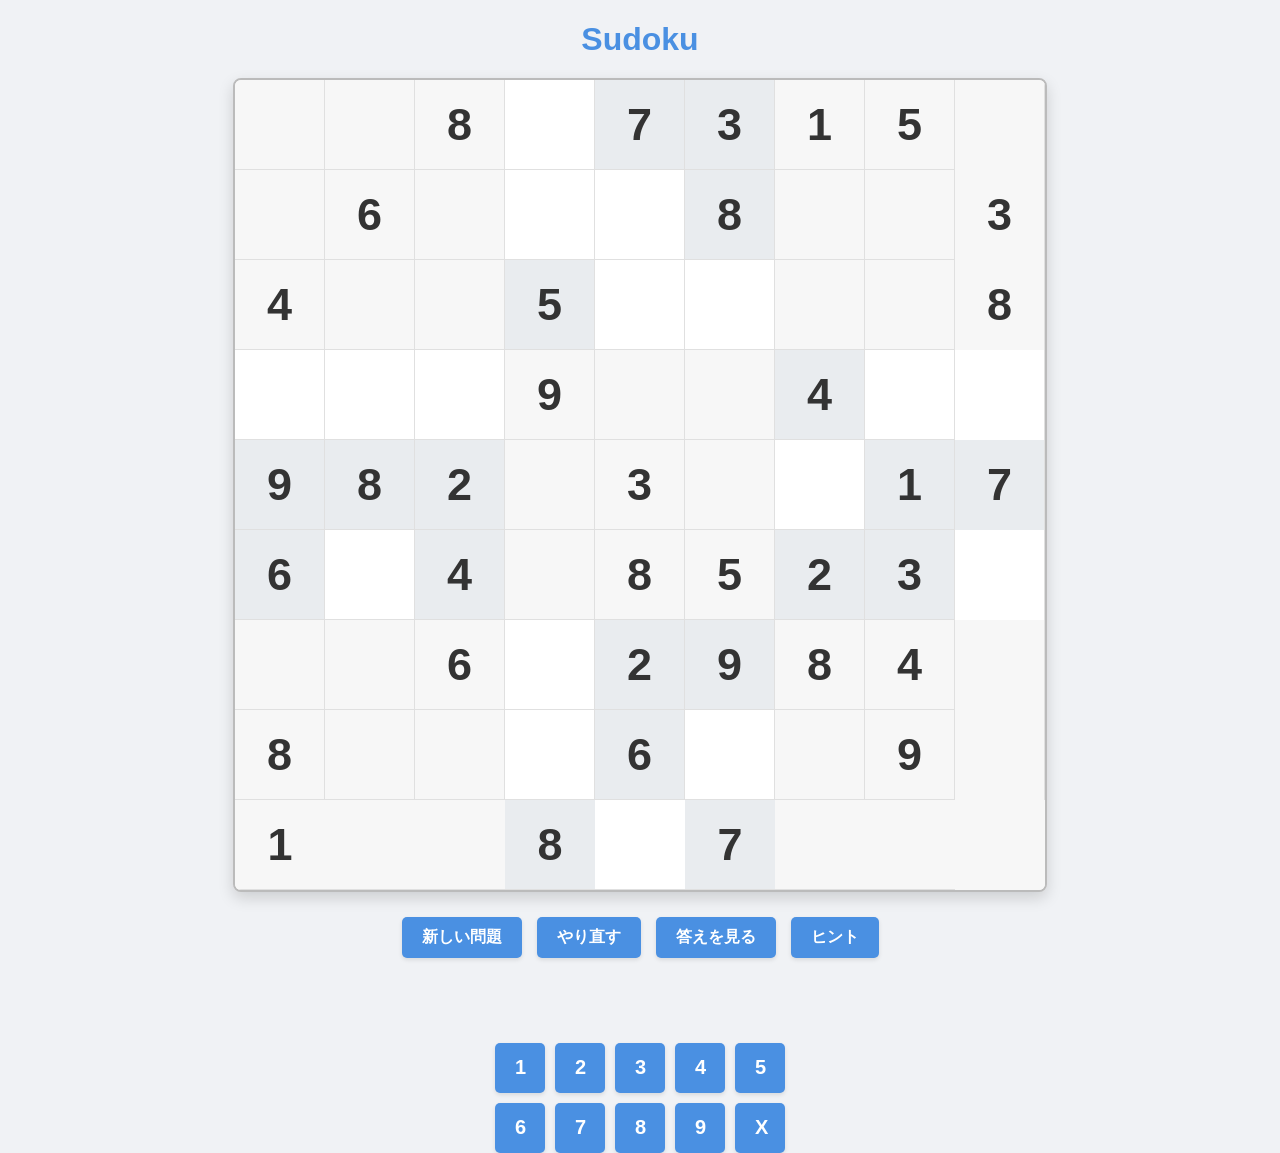
==== index.html @ c07cf0af "Fix file structure for GitHub Pages" ====
<!DOCTYPE html>
<html lang="en">
<head>
    <meta charset="UTF-8">
    <meta name="viewport" content="width=device-width, initial-scale=1.0">
    <title>Sudoku</title>
    <link rel="stylesheet" href="style.css">
</head>
<body>
    <h1>Sudoku</h1>
    <div id="game-board"></div>
    <div id="menu">
        <button id="new-game-btn">新しい問題</button>
        <button id="reset-btn">やり直す</button>
        <button id="solve-btn">答えを見る</button>
        <button id="hint-btn">ヒント</button>
    </div>
    <p id="message"></p>
    <div id="numpad"></div>
    <script src="script.js"></script>
</body>
</html>
---- style.css ----
:root {
    --board-size: 90vmin;
    --cell-size: calc(var(--board-size) / 9);
    --border-color: #e0e0e0; /* A light, clean grey */
    --board-border-color: #bbbbbb; /* A stronger grey for the main border */
    --primary-color: #4a90e2;
    --user-input-color: #28a745; /* A distinct color for user input, e.g., green */
    --background-color: #f0f2f5;
    --font-color: #333;
    --pre-filled-bg: #e9ecef;
    --error-color: #d9534f;
    --shaded-bg: #f7f7f7; /* A very subtle grey for alternating blocks */
}

body {
    font-family: 'Helvetica Neue', Arial, sans-serif;
    display: flex;
    flex-direction: column;
    align-items: center;
    justify-content: center;
    min-height: 100vh;
    margin: 0;
    background-color: var(--background-color);
    color: var(--font-color);
}

h1 {
    color: var(--primary-color);
    margin-bottom: 20px;
}

#game-board {
    display: grid;
    grid-template-columns: repeat(9, 1fr);
    width: var(--board-size);
    height: var(--board-size);
    border: 2px solid var(--board-border-color);
    border-radius: 8px;
    box-shadow: 0 6px 15px rgba(0, 0, 0, 0.15);
    background-color: white;
    overflow: hidden; /* Ensures inner cells conform to border-radius */
}

.cell {
    width: var(--cell-size);
    height: var(--cell-size);
    border-right: 1px solid var(--border-color);
    border-bottom: 1px solid var(--border-color);
    display: flex;
    align-items: center;
    justify-content: center;
    font-size: calc(var(--cell-size) * 0.5);
    box-sizing: border-box;
    position: relative;
}

/* Remove all special border handling for 3x3 sections */

/* Remove outer borders */
.cell[data-col='8'] {
    border-right: none;
}
.row:last-child .cell {
    border-bottom: none;
}

/* The new shading style for blocks */
.cell.shaded-block {
    background-color: var(--shaded-bg);
}

.pre-filled {
    font-weight: bold;
    background-color: var(--pre-filled-bg);
}

.main-value {
    color: var(--font-color); /* Default color for main value */
}

.main-value.user-input {
    color: var(--user-input-color); /* Color for user-entered numbers */
}

input {
    width: 100%;
    height: 100%;
    padding: 0;
    border: none;
    text-align: center;
    font-size: inherit;
    font-family: inherit;
    background-color: transparent;
    outline: none;
}

.note-grid {
    display: grid;
    grid-template-columns: repeat(3, 1fr);
    grid-template-rows: repeat(3, 1fr);
    width: 100%;
    height: 100%;
    position: absolute;
    top: 0;
    left: 0;
    font-size: calc(var(--cell-size) * 0.25);
    color: #666;
    pointer-events: none; /* Allows clicking through to the input */
}

.note-cell {
    display: flex;
    align-items: center;
    justify-content: center;
}

input:focus {
    background-color: rgba(74, 144, 226, 0.1);
}

.cell.selected {
    background-color: #a8c7fa;
}

.cell.highlighted {
    background-color: #dce9fd;
}

.cell.highlighted-number {
    font-weight: bold;
}

/* Ensure pre-filled cells also get highlighted */
.pre-filled.highlighted, .cell.highlighted .pre-filled {
    background-color: #dce9fd;
}
.pre-filled.selected, .cell.selected .pre-filled {
    background-color: #a8c7fa;
}

input.error {
    color: var(--error-color);
    font-weight: bold;
}

#menu {
    margin-top: 25px;
    display: flex;
    flex-wrap: wrap; /* Allow buttons to wrap on smaller screens */
    justify-content: center;
    gap: 15px;
}

button {
    padding: 10px 20px;
    font-size: 16px;
    font-weight: bold;
    color: white;
    background-color: var(--primary-color);
    border: none;
    border-radius: 5px;
    cursor: pointer;
    transition: background-color 0.2s, box-shadow 0.2s;
    box-shadow: 0 2px 4px rgba(0,0,0,0.1);
}

button:hover, button:focus {
    background-color: #357abd;
    box-shadow: 0 4px 8px rgba(0,0,0,0.15);
    outline: none;
}

.cell.hint {
    background-color: #ffe0b2; /* Light orange for hint */
    animation: hint-flash 1s ease-out;
}

@keyframes hint-flash {
    0% { background-color: #ffe0b2; }
    100% { background-color: transparent; }
}

#message {
    margin-top: 20px;
    font-size: 1.2em;
    font-weight: bold;
    color: var(--primary-color);
    height: 25px;
}

#numpad {
    margin-top: 20px;
    display: grid;
    grid-template-columns: repeat(5, 1fr);
    gap: 10px;
}

#numpad button {
    width: 50px;
    height: 50px;
    font-size: 20px;
}
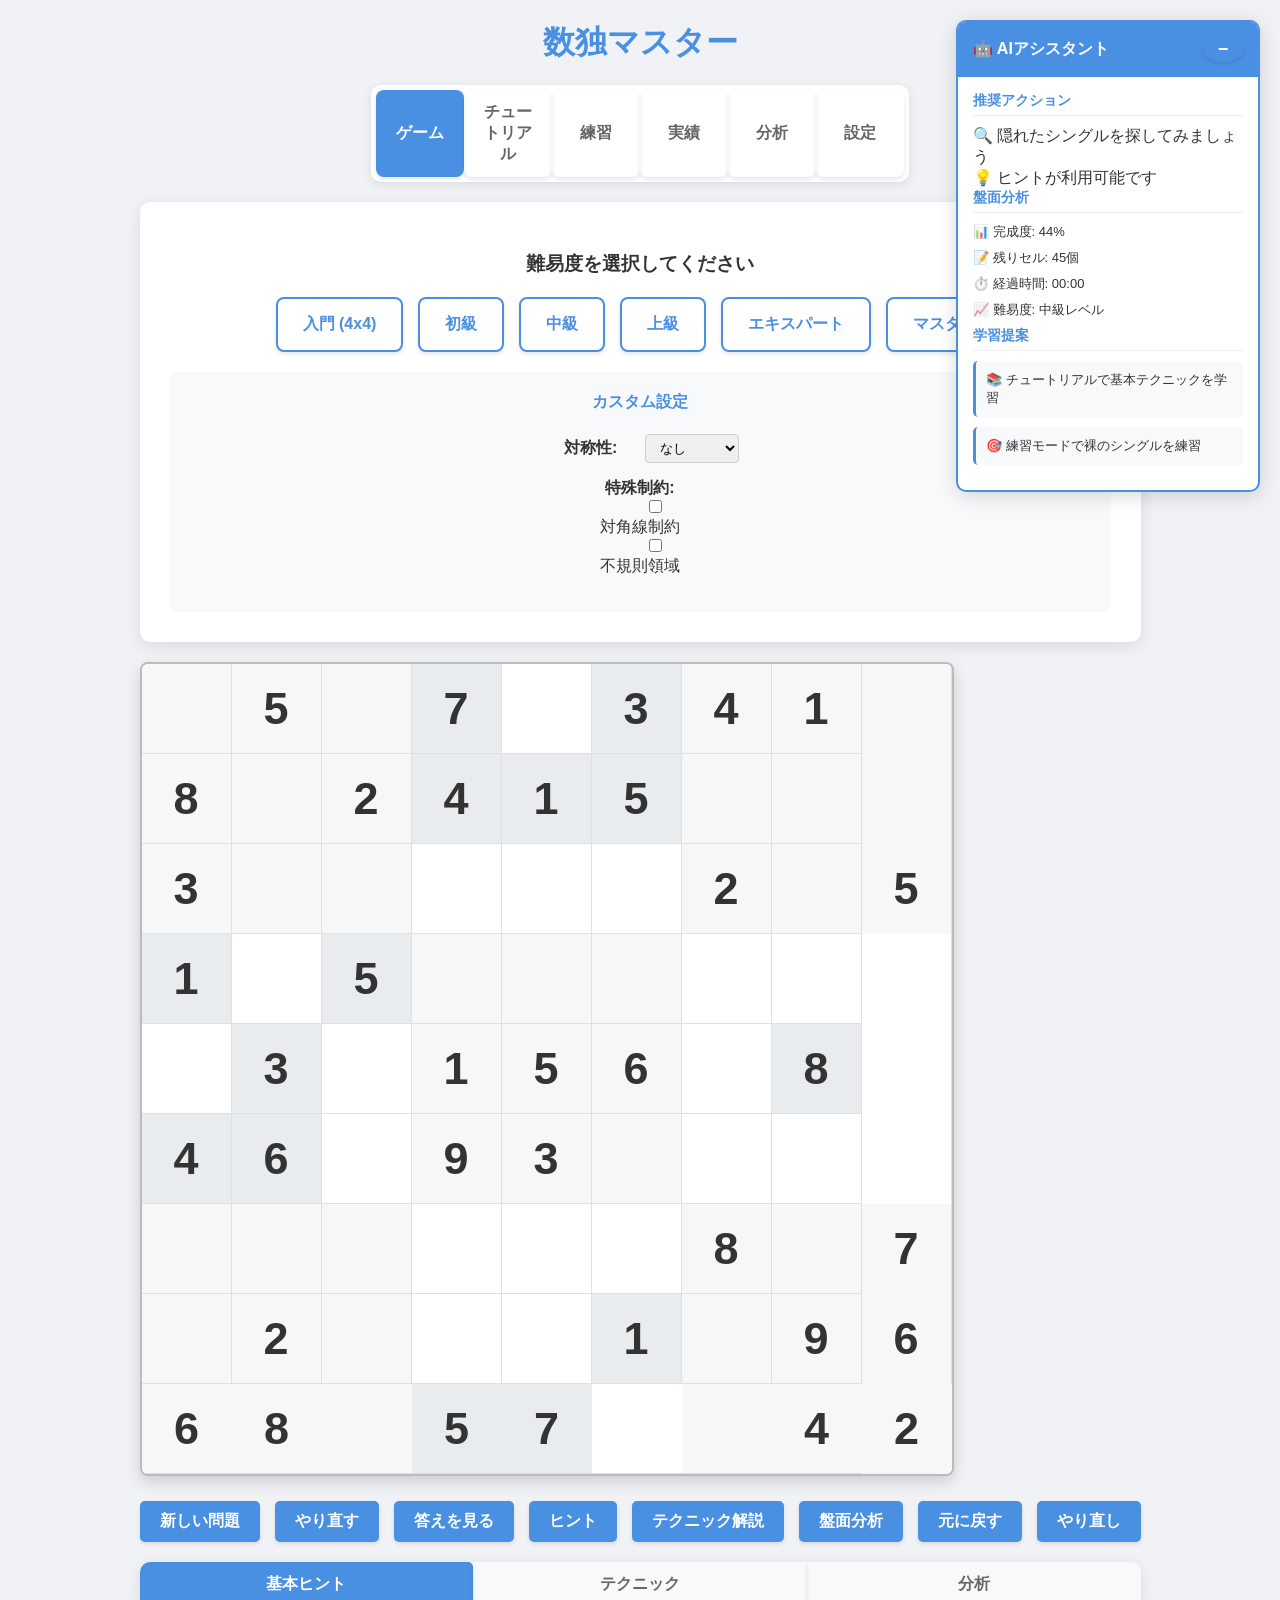
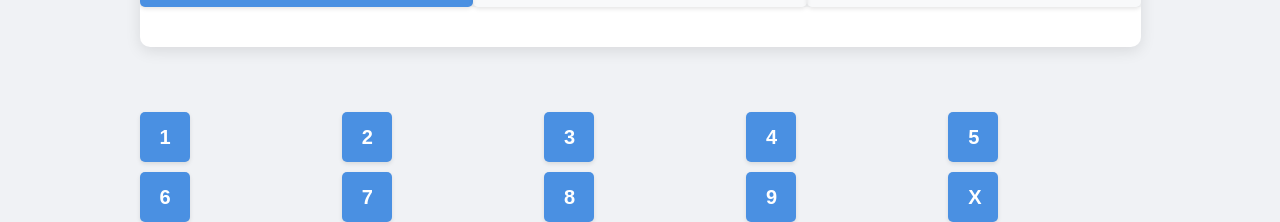
==== commit a3615ad8: "スマートフォン対応の改善とモバイルUI最適化" ====
--- a/index.html
+++ b/index.html
@@ -1,22 +1,407 @@
 <!DOCTYPE html>
-<html lang="en">
+<html lang="ja">
 <head>
     <meta charset="UTF-8">
     <meta name="viewport" content="width=device-width, initial-scale=1.0">
-    <title>Sudoku</title>
+    <title>数独マスター - 初心者からスペシャリストへ</title>
     <link rel="stylesheet" href="style.css">
 </head>
 <body>
-    <h1>Sudoku</h1>
-    <div id="game-board"></div>
-    <div id="menu">
-        <button id="new-game-btn">新しい問題</button>
-        <button id="reset-btn">やり直す</button>
-        <button id="solve-btn">答えを見る</button>
-        <button id="hint-btn">ヒント</button>
-    </div>
-    <p id="message"></p>
-    <div id="numpad"></div>
+    <h1>数独マスター</h1>
+    
+    <!-- ナビゲーションタブ -->
+    <div id="nav-tabs">
+        <button class="tab-btn active" data-tab="game">ゲーム</button>
+        <button class="tab-btn" data-tab="tutorial">チュートリアル</button>
+        <button class="tab-btn" data-tab="practice">練習</button>
+        <button class="tab-btn" data-tab="achievements">実績</button>
+        <button class="tab-btn" data-tab="analytics">分析</button>
+        <button class="tab-btn" data-tab="settings">設定</button>
+    </div>
+
+    <!-- ゲームタブ -->
+    <div id="game-tab" class="tab-content active">
+        <!-- AI アシスタントパネル -->
+        <div id="ai-assistant" class="floating-panel">
+            <div id="ai-header">
+                <h4>🤖 AIアシスタント</h4>
+                <button id="ai-toggle">−</button>
+            </div>
+            <div id="ai-content">
+                <div id="ai-suggestions">
+                    <h5>推奨アクション</h5>
+                    <div id="ai-recommendations"></div>
+                </div>
+                <div id="ai-analysis">
+                    <h5>盤面分析</h5>
+                    <div id="board-analysis"></div>
+                </div>
+                <div id="ai-learning">
+                    <h5>学習提案</h5>
+                    <div id="learning-suggestions"></div>
+                </div>
+            </div>
+        </div>
+
+        <!-- 難易度選択パネル（拡張） -->
+        <div id="difficulty-panel">
+            <h3>難易度を選択してください</h3>
+            <div id="difficulty-buttons">
+                <button class="difficulty-btn" data-level="beginner">入門 (4x4)</button>
+                <button class="difficulty-btn" data-level="easy">初級</button>
+                <button class="difficulty-btn" data-level="medium">中級</button>
+                <button class="difficulty-btn" data-level="hard">上級</button>
+                <button class="difficulty-btn" data-level="expert">エキスパート</button>
+                <button class="difficulty-btn" data-level="master">マスター</button>
+            </div>
+            
+            <!-- カスタム設定 -->
+            <div id="custom-settings">
+                <h4>カスタム設定</h4>
+                <div class="setting-group">
+                    <label>対称性:</label>
+                    <select id="symmetry-type">
+                        <option value="none">なし</option>
+                        <option value="rotational">回転対称</option>
+                        <option value="diagonal">対角対称</option>
+                    </select>
+                </div>
+                <div class="setting-group">
+                    <label>特殊制約:</label>
+                    <input type="checkbox" id="diagonal-constraint"> 対角線制約
+                    <input type="checkbox" id="irregular-regions"> 不規則領域
+                </div>
+            </div>
+        </div>
+
+        <!-- プレイヤー情報パネル（拡張） -->
+        <div id="player-info">
+            <div id="current-level">レベル: <span id="player-level">入門</span></div>
+            <div id="timer">時間: <span id="time-display">00:00</span></div>
+            <div id="progress-bar">
+                <div id="progress-fill"></div>
+                <span id="progress-text">0/10</span>
+            </div>
+            <div id="technique-tracker">
+                <span>使用テクニック: </span>
+                <div id="used-techniques"></div>
+            </div>
+        </div>
+
+        <div id="game-board"></div>
+        
+        <!-- 拡張メニュー -->
+        <div id="menu">
+            <button id="new-game-btn">新しい問題</button>
+            <button id="reset-btn">やり直す</button>
+            <button id="solve-btn">答えを見る</button>
+            <button id="hint-btn">ヒント</button>
+            <button id="technique-btn">テクニック解説</button>
+            <button id="analyze-btn">盤面分析</button>
+            <button id="undo-btn">元に戻す</button>
+            <button id="redo-btn">やり直し</button>
+        </div>
+        
+        <!-- 高度なヒントパネル -->
+        <div id="advanced-hint-panel">
+            <div id="hint-tabs">
+                <button class="hint-tab active" data-hint-type="basic">基本ヒント</button>
+                <button class="hint-tab" data-hint-type="technique">テクニック</button>
+                <button class="hint-tab" data-hint-type="analysis">分析</button>
+            </div>
+            <div id="hint-content-area">
+                <div id="basic-hint" class="hint-content active"></div>
+                <div id="technique-hint" class="hint-content"></div>
+                <div id="analysis-hint" class="hint-content"></div>
+            </div>
+        </div>
+        
+        <p id="message"></p>
+        <div id="numpad"></div>
+    </div>
+
+    <!-- チュートリアルタブ -->
+    <div id="tutorial-tab" class="tab-content">
+        <div id="tutorial-container">
+            <h2>📚 チュートリアル</h2>
+            
+            <!-- チュートリアル選択 -->
+            <div id="tutorial-selection">
+                <div class="tutorial-grid">
+                    <div class="tutorial-card" data-tutorial="basic-rules">
+                        <h3>基本ルール</h3>
+                        <p>数独の基本的なルールを学びます</p>
+                        <div class="difficulty-badge beginner">入門</div>
+                    </div>
+                    <div class="tutorial-card" data-tutorial="naked-single">
+                        <h3>裸のシングル</h3>
+                        <p>最も基本的な解法テクニック</p>
+                        <div class="difficulty-badge easy">初級</div>
+                    </div>
+                    <div class="tutorial-card" data-tutorial="hidden-single">
+                        <h3>隠れたシングル</h3>
+                        <p>行・列・ブロック内での唯一解</p>
+                        <div class="difficulty-badge easy">初級</div>
+                    </div>
+                    <div class="tutorial-card" data-tutorial="naked-pair">
+                        <h3>裸のペア</h3>
+                        <p>2つのセルに同じ候補数字</p>
+                        <div class="difficulty-badge medium">中級</div>
+                    </div>
+                </div>
+            </div>
+            
+            <!-- チュートリアル実行 -->
+            <div id="tutorial-execution" style="display: none;">
+                <h3 id="tutorial-title"></h3>
+                <div id="tutorial-content">
+                    <div id="tutorial-explanation"></div>
+                    <div id="tutorial-board"></div>
+                </div>
+                <div id="tutorial-navigation">
+                    <button id="tutorial-prev">前へ</button>
+                    <button id="tutorial-next">次へ</button>
+                    <button id="tutorial-back">戻る</button>
+                </div>
+            </div>
+        </div>
+    </div>
+
+    <!-- 練習タブ -->
+    <div id="practice-tab" class="tab-content">
+        <div id="practice-container">
+            <h2>🎯 練習モード</h2>
+            
+            <!-- 練習選択 -->
+            <div id="practice-selection">
+                <h3>練習したいテクニックを選択</h3>
+                <select id="technique-selector">
+                    <option value="naked-single">裸のシングル</option>
+                    <option value="hidden-single">隠れたシングル</option>
+                    <option value="naked-pair">裸のペア</option>
+                    <option value="pointing-pair">ポインティングペア</option>
+                </select>
+                <button id="start-practice">練習開始</button>
+                
+                <div id="practice-stats">
+                    <h4>練習統計</h4>
+                    <div class="stat-item">
+                        <span>現在のテクニック:</span>
+                        <span id="current-technique">-</span>
+                    </div>
+                    <div class="stat-item">
+                        <span>進捗:</span>
+                        <span id="practice-progress">0/10</span>
+                    </div>
+                    <div class="stat-item">
+                        <span>正解率:</span>
+                        <span id="practice-accuracy">0%</span>
+                    </div>
+                </div>
+            </div>
+            
+            <!-- 練習エリア -->
+            <div id="practice-area" style="display: none;">
+                <div id="practice-board"></div>
+                <div id="practice-controls">
+                    <button id="practice-hint">ヒント</button>
+                    <button id="practice-skip">スキップ</button>
+                    <button id="practice-finish">終了</button>
+                </div>
+            </div>
+        </div>
+    </div>
+
+    <!-- 実績タブ -->
+    <div id="achievements-tab" class="tab-content">
+        <div id="achievements-container">
+            <h2>🏆 実績・バッジ</h2>
+            
+            <!-- プレイヤー統計 -->
+            <div id="player-statistics">
+                <h3>プレイヤー統計</h3>
+                <div class="stats-grid">
+                    <div class="stat-card">
+                        <h4>解決した問題</h4>
+                        <span id="total-solved" class="stat-number">0</span>
+                    </div>
+                    <div class="stat-card">
+                        <h4>平均時間</h4>
+                        <span id="average-time" class="stat-number">--:--</span>
+                    </div>
+                    <div class="stat-card">
+                        <h4>習得テクニック</h4>
+                        <span id="learned-techniques" class="stat-number">0/10</span>
+                    </div>
+                    <div class="stat-card">
+                        <h4>現在のランク</h4>
+                        <span id="current-rank" class="stat-number">初心者</span>
+                    </div>
+                </div>
+            </div>
+            
+            <!-- バッジ表示 -->
+            <div id="badges-section">
+                <h3>獲得バッジ</h3>
+                <div id="badges-grid"></div>
+            </div>
+            
+            <!-- テクニック進捗 -->
+            <div id="technique-progress">
+                <h3>テクニック習得状況</h3>
+                <div id="technique-list"></div>
+            </div>
+        </div>
+    </div>
+
+    <!-- 分析タブ -->
+    <div id="analytics-tab" class="tab-content">
+        <div id="analytics-container">
+            <h2>📊 詳細分析</h2>
+            
+            <!-- パフォーマンス分析 -->
+            <div id="performance-section">
+                <h3>パフォーマンス分析</h3>
+                <div id="performance-charts">
+                    <div class="chart-container">
+                        <h4>解答時間の推移</h4>
+                        <canvas id="time-chart"></canvas>
+                    </div>
+                    <div class="chart-container">
+                        <h4>難易度別正解率</h4>
+                        <canvas id="accuracy-chart"></canvas>
+                    </div>
+                    <div class="chart-container">
+                        <h4>テクニック使用頻度</h4>
+                        <canvas id="technique-chart"></canvas>
+                    </div>
+                </div>
+            </div>
+            
+            <!-- 学習進捗 -->
+            <div id="learning-progress">
+                <h3>学習進捗</h3>
+                <div id="skill-radar">
+                    <canvas id="skill-chart"></canvas>
+                </div>
+                <div id="weakness-analysis">
+                    <h4>弱点分析</h4>
+                    <div id="weakness-list"></div>
+                </div>
+                <div id="improvement-suggestions">
+                    <h4>改善提案</h4>
+                    <div id="suggestions-list"></div>
+                </div>
+            </div>
+            
+            <!-- 比較分析 -->
+            <div id="comparison-section">
+                <h3>比較分析</h3>
+                <div id="peer-comparison">
+                    <h4>同レベルプレイヤーとの比較</h4>
+                    <div id="comparison-chart"></div>
+                </div>
+            </div>
+        </div>
+    </div>
+
+    <!-- 設定タブ -->
+    <div id="settings-tab" class="tab-content">
+        <div id="settings-container">
+            <h2>⚙️ 設定</h2>
+            
+            <!-- ゲーム設定 -->
+            <div class="settings-section">
+                <h3>ゲーム設定</h3>
+                <div class="setting-item">
+                    <label>自動候補数字表示:</label>
+                    <input type="checkbox" id="auto-candidates" checked>
+                </div>
+                <div class="setting-item">
+                    <label>エラー即時表示:</label>
+                    <input type="checkbox" id="instant-error" checked>
+                </div>
+                <div class="setting-item">
+                    <label>ヒントの詳細度:</label>
+                    <select id="hint-detail">
+                        <option value="minimal">最小限</option>
+                        <option value="moderate" selected>適度</option>
+                        <option value="detailed">詳細</option>
+                    </select>
+                </div>
+                <div class="setting-item">
+                    <label>AI支援レベル:</label>
+                    <select id="ai-assistance">
+                        <option value="off">オフ</option>
+                        <option value="minimal">最小限</option>
+                        <option value="moderate" selected>適度</option>
+                        <option value="full">フル</option>
+                    </select>
+                </div>
+            </div>
+            
+            <!-- 表示設定 -->
+            <div class="settings-section">
+                <h3>表示設定</h3>
+                <div class="setting-item">
+                    <label>テーマ:</label>
+                    <select id="theme-selector">
+                        <option value="light" selected>ライト</option>
+                        <option value="dark">ダーク</option>
+                        <option value="blue">ブルー</option>
+                        <option value="green">グリーン</option>
+                    </select>
+                </div>
+                <div class="setting-item">
+                    <label>アニメーション:</label>
+                    <input type="checkbox" id="animations" checked>
+                </div>
+                <div class="setting-item">
+                    <label>音効:</label>
+                    <input type="checkbox" id="sound-effects">
+                </div>
+            </div>
+            
+            <!-- 学習設定 -->
+            <div class="settings-section">
+                <h3>学習設定</h3>
+                <div class="setting-item">
+                    <label>学習目標:</label>
+                    <select id="learning-goal">
+                        <option value="speed">スピード重視</option>
+                        <option value="technique" selected>テクニック習得</option>
+                        <option value="accuracy">正確性重視</option>
+                    </select>
+                </div>
+                <div class="setting-item">
+                    <label>1日の目標問題数:</label>
+                    <input type="number" id="daily-goal" value="3" min="1" max="20">
+                </div>
+            </div>
+            
+            <!-- データ管理 -->
+            <div class="settings-section">
+                <h3>データ管理</h3>
+                <button id="export-data">データをエクスポート</button>
+                <button id="import-data">データをインポート</button>
+                <button id="reset-progress" class="danger-btn">進捗をリセット</button>
+            </div>
+        </div>
+    </div>
+    
+    <!-- 高度なテクニック解説モーダル -->
+    <div id="advanced-technique-modal" class="modal">
+        <div class="modal-content large">
+            <span class="close">&times;</span>
+            <h2 id="technique-modal-title"></h2>
+            <div id="technique-modal-content">
+                <div id="technique-description"></div>
+                <div id="technique-examples"></div>
+                <div id="technique-practice"></div>
+            </div>
+        </div>
+    </div>
+    
     <script src="script.js"></script>
 </body>
 </html>
--- a/style.css
+++ b/style.css
@@ -199,4 +199,1335 @@
     width: 50px;
     height: 50px;
     font-size: 20px;
+}
+
+
+/* 難易度選択パネル */
+#difficulty-panel {
+    background: white;
+    padding: 30px;
+    border-radius: 10px;
+    box-shadow: 0 4px 15px rgba(0,0,0,0.1);
+    margin-bottom: 20px;
+    text-align: center;
+}
+
+#difficulty-buttons {
+    display: flex;
+    flex-wrap: wrap;
+    gap: 15px;
+    justify-content: center;
+    margin-top: 20px;
+}
+
+.difficulty-btn {
+    padding: 15px 25px;
+    font-size: 16px;
+    font-weight: bold;
+    border: 2px solid var(--primary-color);
+    background: white;
+    color: var(--primary-color);
+    border-radius: 8px;
+    cursor: pointer;
+    transition: all 0.3s ease;
+}
+
+.difficulty-btn:hover {
+    background: var(--primary-color);
+    color: white;
+    transform: translateY(-2px);
+}
+
+/* プレイヤー情報パネル */
+#player-info {
+    display: flex;
+    justify-content: space-between;
+    align-items: center;
+    background: white;
+    padding: 15px 25px;
+    border-radius: 10px;
+    box-shadow: 0 2px 10px rgba(0,0,0,0.1);
+    margin-bottom: 20px;
+    font-weight: bold;
+}
+
+#timer {
+    font-size: 1.2em;
+    color: var(--primary-color);
+}
+
+#progress-bar {
+    position: relative;
+    width: 200px;
+    height: 20px;
+    background: #e0e0e0;
+    border-radius: 10px;
+    overflow: hidden;
+}
+
+#progress-fill {
+    height: 100%;
+    background: linear-gradient(90deg, var(--primary-color), #28a745);
+    transition: width 0.5s ease;
+    border-radius: 10px;
+}
+
+#progress-text {
+    position: absolute;
+    top: 50%;
+    left: 50%;
+    transform: translate(-50%, -50%);
+    font-size: 12px;
+    color: white;
+    text-shadow: 1px 1px 2px rgba(0,0,0,0.5);
+}
+
+/* ヒントパネル */
+#hint-panel {
+    display: none;
+    background: #fff3cd;
+    border: 2px solid #ffeaa7;
+    border-radius: 10px;
+    padding: 20px;
+    margin: 20px 0;
+    box-shadow: 0 4px 10px rgba(0,0,0,0.1);
+}
+
+#hint-panel h4 {
+    margin-top: 0;
+    color: #856404;
+}
+
+#hint-content {
+    font-size: 1.1em;
+    margin-bottom: 10px;
+    color: #333;
+}
+
+#technique-explanation {
+    font-style: italic;
+    color: #666;
+    border-top: 1px solid #ffeaa7;
+    padding-top: 10px;
+}
+
+/* モーダル */
+.modal {
+    display: none;
+    position: fixed;
+    z-index: 1000;
+    left: 0;
+    top: 0;
+    width: 100%;
+    height: 100%;
+    background-color: rgba(0,0,0,0.5);
+}
+
+.modal-content {
+    background-color: white;
+    margin: 5% auto;
+    padding: 30px;
+    border-radius: 10px;
+    width: 80%;
+    max-width: 600px;
+    position: relative;
+}
+
+.close {
+    position: absolute;
+    right: 20px;
+    top: 15px;
+    font-size: 28px;
+    font-weight: bold;
+    cursor: pointer;
+}
+
+.close:hover {
+    color: var(--primary-color);
+}
+
+/* レスポンシブ対応 */
+@media (max-width: 768px) {
+    #player-info {
+        flex-direction: column;
+        gap: 15px;
+    }
+    
+    #difficulty-buttons {
+        flex-direction: column;
+        align-items: center;
+    }
+    
+    .difficulty-btn {
+        width: 200px;
+    }
+}
+
+/* タブナビゲーション */
+#nav-tabs {
+    display: flex;
+    justify-content: center;
+    margin-bottom: 20px;
+    background: white;
+    border-radius: 10px;
+    padding: 5px;
+    box-shadow: 0 2px 10px rgba(0,0,0,0.1);
+}
+
+.tab-btn {
+    flex: 1;
+    padding: 12px 20px;
+    border: none;
+    background: transparent;
+    color: #666;
+    font-weight: bold;
+    border-radius: 8px;
+    cursor: pointer;
+    transition: all 0.3s ease;
+}
+
+.tab-btn.active {
+    background: var(--primary-color);
+    color: white;
+}
+
+.tab-btn:hover:not(.active) {
+    background: #f0f0f0;
+}
+
+/* タブコンテンツ */
+.tab-content {
+    display: none;
+}
+
+.tab-content.active {
+    display: block;
+}
+
+/* チュートリアルスタイル */
+#tutorial-container {
+    max-width: 1000px;
+    margin: 0 auto;
+}
+
+#tutorial-selection {
+    display: grid;
+    grid-template-columns: repeat(auto-fit, minmax(250px, 1fr));
+    gap: 20px;
+    margin-top: 20px;
+}
+
+.tutorial-card {
+    background: white;
+    border-radius: 10px;
+    padding: 20px;
+    box-shadow: 0 4px 15px rgba(0,0,0,0.1);
+    cursor: pointer;
+    transition: transform 0.3s ease, box-shadow 0.3s ease;
+    position: relative;
+}
+
+.tutorial-card:hover {
+    transform: translateY(-5px);
+    box-shadow: 0 8px 25px rgba(0,0,0,0.15);
+}
+
+.tutorial-card h3 {
+    margin-top: 0;
+    color: var(--primary-color);
+}
+
+.difficulty-badge {
+    position: absolute;
+    top: 10px;
+    right: 10px;
+    padding: 4px 8px;
+    border-radius: 12px;
+    font-size: 12px;
+    font-weight: bold;
+    color: white;
+}
+
+.difficulty-badge.beginner { background: #28a745; }
+.difficulty-badge.easy { background: #17a2b8; }
+.difficulty-badge.medium { background: #ffc107; color: #333; }
+.difficulty-badge.hard { background: #fd7e14; }
+.difficulty-badge.expert { background: #dc3545; }
+
+/* チュートリアル実行画面 */
+#tutorial-execution {
+    background: white;
+    border-radius: 10px;
+    padding: 20px;
+    box-shadow: 0 4px 15px rgba(0,0,0,0.1);
+}
+
+#tutorial-header {
+    display: flex;
+    justify-content: space-between;
+    align-items: center;
+    margin-bottom: 20px;
+    border-bottom: 2px solid #f0f0f0;
+    padding-bottom: 10px;
+}
+
+#tutorial-close {
+    background: none;
+    border: none;
+    font-size: 24px;
+    cursor: pointer;
+    color: #999;
+}
+
+#tutorial-close:hover {
+    color: #333;
+}
+
+#tutorial-board {
+    display: grid;
+    grid-template-columns: repeat(9, 1fr);
+    gap: 1px;
+    width: 400px;
+    height: 400px;
+    margin: 20px auto;
+    border: 2px solid var(--board-border-color);
+    border-radius: 8px;
+    overflow: hidden;
+}
+
+.tutorial-cell {
+    display: flex;
+    align-items: center;
+    justify-content: center;
+    background: white;
+    font-size: 18px;
+    font-weight: bold;
+}
+
+.tutorial-highlight {
+    background: #ffeb3b !important;
+    animation: pulse 1s infinite;
+}
+
+.tutorial-row-highlight {
+    background: #e3f2fd !important;
+}
+
+.tutorial-col-highlight {
+    background: #f3e5f5 !important;
+}
+
+@keyframes pulse {
+    0%, 100% { opacity: 1; }
+    50% { opacity: 0.7; }
+}
+
+#tutorial-controls {
+    display: flex;
+    justify-content: center;
+    gap: 15px;
+    margin-top: 20px;
+}
+
+/* 練習モードスタイル */
+#practice-container {
+    max-width: 800px;
+    margin: 0 auto;
+}
+
+#practice-selection {
+    background: white;
+    padding: 30px;
+    border-radius: 10px;
+    box-shadow: 0 4px 15px rgba(0,0,0,0.1);
+    text-align: center;
+}
+
+#technique-selector {
+    padding: 10px 15px;
+    border: 2px solid var(--primary-color);
+    border-radius: 5px;
+    font-size: 16px;
+    margin: 0 10px;
+}
+
+#practice-info {
+    display: flex;
+    justify-content: space-around;
+    background: #f8f9fa;
+    padding: 15px;
+    border-radius: 8px;
+    margin-bottom: 20px;
+    font-weight: bold;
+}
+
+/* 練習ボードのスタイル */
+#practice-board {
+    display: grid;
+    grid-template-columns: repeat(9, 1fr);
+    width: var(--board-size);
+    height: var(--board-size);
+    border: 2px solid var(--board-border-color);
+    border-radius: 8px;
+    box-shadow: 0 6px 15px rgba(0, 0, 0, 0.15);
+    background-color: white;
+    overflow: hidden;
+    margin: 20px auto;
+}
+
+/* 練習ボード内のセルスタイル */
+#practice-board .cell {
+    width: var(--cell-size);
+    height: var(--cell-size);
+    border-right: 1px solid var(--border-color);
+    border-bottom: 1px solid var(--border-color);
+    display: flex;
+    align-items: center;
+    justify-content: center;
+    font-size: calc(var(--cell-size) * 0.5);
+    box-sizing: border-box;
+    position: relative;
+}
+
+/* 練習ボードの外枠ボーダー調整 */
+#practice-board .cell[data-col='8'] {
+    border-right: none;
+}
+
+#practice-board .row:last-child .cell {
+    border-bottom: none;
+}
+
+/* 練習ボードのシェーディング */
+#practice-board .cell.shaded-block {
+    background-color: var(--shaded-bg);
+}
+
+/* 練習ボードの事前入力セル */
+#practice-board .pre-filled {
+    font-weight: bold;
+    background-color: var(--pre-filled-bg);
+}
+
+/* 練習ボードのユーザー入力 */
+#practice-board .main-value.user-input {
+    color: var(--user-input-color);
+}
+
+/* 練習ボードの選択・ハイライト */
+#practice-board .cell.selected {
+    background-color: #a8c7fa;
+}
+
+#practice-board .cell.highlighted {
+    background-color: #dce9fd;
+}
+
+/* 練習ボードのノートグリッド */
+#practice-board .note-grid {
+    display: grid;
+    grid-template-columns: repeat(3, 1fr);
+    grid-template-rows: repeat(3, 1fr);
+    width: 100%;
+    height: 100%;
+    position: absolute;
+    top: 0;
+    left: 0;
+    font-size: calc(var(--cell-size) * 0.25);
+    color: #666;
+    pointer-events: none;
+}
+
+#practice-board .note-cell {
+    display: flex;
+    align-items: center;
+    justify-content: center;
+}
+
+/* 実績・バッジスタイル */
+#achievements-container {
+    max-width: 1000px;
+    margin: 0 auto;
+}
+
+#player-stats {
+    display: grid;
+    grid-template-columns: repeat(auto-fit, minmax(200px, 1fr));
+    gap: 20px;
+    margin-bottom: 30px;
+}
+
+.stat-card {
+    background: white;
+    padding: 20px;
+    border-radius: 10px;
+    box-shadow: 0 4px 15px rgba(0,0,0,0.1);
+    text-align: center;
+}
+
+.stat-card h3 {
+    margin-top: 0;
+    color: #666;
+    font-size: 14px;
+}
+
+.stat-value {
+    font-size: 2em;
+    font-weight: bold;
+    color: var(--primary-color);
+}
+
+#badges-grid {
+    display: grid;
+    grid-template-columns: repeat(auto-fit, minmax(200px, 1fr));
+    gap: 15px;
+    margin-bottom: 30px;
+}
+
+.badge {
+    background: white;
+    padding: 15px;
+    border-radius: 10px;
+    box-shadow: 0 2px 10px rgba(0,0,0,0.1);
+    text-align: center;
+    transition: transform 0.3s ease;
+}
+
+.badge.earned {
+    border: 2px solid #28a745;
+}
+
+.badge.locked {
+    opacity: 0.5;
+    border: 2px solid #ccc;
+}
+
+.badge:hover {
+    transform: translateY(-2px);
+}
+
+.badge-icon {
+    font-size: 2em;
+    margin-bottom: 10px;
+}
+
+.badge-name {
+    font-weight: bold;
+    margin-bottom: 5px;
+}
+
+.badge-description {
+    font-size: 12px;
+    color: #666;
+}
+
+#technique-list {
+    background: white;
+    border-radius: 10px;
+    overflow: hidden;
+    box-shadow: 0 4px 15px rgba(0,0,0,0.1);
+}
+
+.technique-item {
+    display: flex;
+    justify-content: space-between;
+    align-items: center;
+    padding: 15px 20px;
+    border-bottom: 1px solid #f0f0f0;
+}
+
+.technique-item:last-child {
+    border-bottom: none;
+}
+
+.technique-item.learned {
+    background: #f8fff8;
+}
+
+.technique-name {
+    font-weight: bold;
+}
+
+.technique-difficulty {
+    padding: 4px 8px;
+    border-radius: 12px;
+    font-size: 12px;
+    background: #f0f0f0;
+}
+
+.technique-status {
+    font-weight: bold;
+}
+
+.technique-item.learned .technique-status {
+    color: #28a745;
+}
+
+.technique-item.not-learned .technique-status {
+    color: #999;
+}
+
+/* レスポンシブ対応 */
+@media (max-width: 768px) {
+    #nav-tabs {
+        flex-direction: column;
+    }
+    
+    .tab-btn {
+        margin-bottom: 5px;
+    }
+    
+    #tutorial-board {
+        width: 300px;
+        height: 300px;
+    }
+    
+    #player-stats {
+        grid-template-columns: repeat(2, 1fr);
+    }
+    
+    #badges-grid {
+        grid-template-columns: 1fr;
+    }
+}
+
+/* AI アシスタントパネル */
+#ai-assistant {
+    position: fixed;
+    top: 20px;
+    right: 20px;
+    width: 300px;
+    background: white;
+    border-radius: 10px;
+    box-shadow: 0 4px 20px rgba(0,0,0,0.15);
+    z-index: 1000;
+    border: 2px solid var(--primary-color);
+}
+
+#ai-header {
+    display: flex;
+    justify-content: space-between;
+    align-items: center;
+    padding: 15px;
+    background: var(--primary-color);
+    color: white;
+    border-radius: 8px 8px 0 0;
+}
+
+#ai-header h4 {
+    margin: 0;
+    font-size: 16px;
+}
+
+#ai-toggle {
+    background: none;
+    border: none;
+    color: white;
+    font-size: 18px;
+    cursor: pointer;
+    width: 25px;
+    height: 25px;
+    border-radius: 50%;
+    display: flex;
+    align-items: center;
+    justify-content: center;
+}
+
+#ai-toggle:hover {
+    background: rgba(255,255,255,0.2);
+}
+
+#ai-content {
+    padding: 15px;
+    max-height: 400px;
+    overflow-y: auto;
+}
+
+#ai-content h5 {
+    margin: 0 0 10px 0;
+    color: var(--primary-color);
+    font-size: 14px;
+    border-bottom: 1px solid #eee;
+    padding-bottom: 5px;
+}
+
+.ai-suggestion, .learning-suggestion {
+    background: #f8f9fa;
+    padding: 10px;
+    border-radius: 5px;
+    margin-bottom: 10px;
+    font-size: 13px;
+    border-left: 3px solid var(--primary-color);
+}
+
+.analysis-item {
+    margin-bottom: 8px;
+    font-size: 13px;
+}
+
+/* 高度なヒントパネル */
+#advanced-hint-panel {
+    background: white;
+    border-radius: 10px;
+    box-shadow: 0 4px 15px rgba(0,0,0,0.1);
+    margin: 20px 0;
+    overflow: hidden;
+}
+
+#hint-tabs {
+    display: flex;
+    background: #f8f9fa;
+}
+
+.hint-tab {
+    flex: 1;
+    padding: 12px;
+    border: none;
+    background: transparent;
+    cursor: pointer;
+    font-weight: bold;
+    color: #666;
+    transition: all 0.3s ease;
+}
+
+.hint-tab.active {
+    background: var(--primary-color);
+    color: white;
+}
+
+#hint-content-area {
+    padding: 20px;
+}
+
+.hint-content {
+    display: none;
+}
+
+.hint-content.active {
+    display: block;
+}
+
+/* 分析タブのスタイル */
+#analytics-container {
+    max-width: 1200px;
+    margin: 0 auto;
+}
+
+#performance-charts {
+    display: grid;
+    grid-template-columns: repeat(auto-fit, minmax(300px, 1fr));
+    gap: 20px;
+    margin-bottom: 30px;
+}
+
+.chart-container {
+    background: white;
+    padding: 20px;
+    border-radius: 10px;
+    box-shadow: 0 4px 15px rgba(0,0,0,0.1);
+}
+
+.chart-container h4 {
+    margin-top: 0;
+    color: var(--primary-color);
+    text-align: center;
+}
+
+.chart-container canvas {
+    width: 100% !important;
+    height: 200px !important;
+}
+
+#learning-progress {
+    display: grid;
+    grid-template-columns: 1fr 1fr;
+    gap: 20px;
+    margin-bottom: 30px;
+}
+
+#skill-radar {
+    background: white;
+    padding: 20px;
+    border-radius: 10px;
+    box-shadow: 0 4px 15px rgba(0,0,0,0.1);
+}
+
+#weakness-analysis, #improvement-suggestions {
+    background: white;
+    padding: 20px;
+    border-radius: 10px;
+    box-shadow: 0 4px 15px rgba(0,0,0,0.1);
+}
+
+#weakness-list, #suggestions-list {
+    margin-top: 15px;
+}
+
+.weakness-item, .suggestion-item {
+    background: #fff3cd;
+    border: 1px solid #ffeaa7;
+    padding: 10px;
+    border-radius: 5px;
+    margin-bottom: 10px;
+}
+
+.suggestion-item {
+    background: #d4edda;
+    border-color: #c3e6cb;
+}
+
+/* 設定タブのスタイル */
+#settings-container {
+    max-width: 800px;
+    margin: 0 auto;
+}
+
+.settings-section {
+    background: white;
+    padding: 25px;
+    border-radius: 10px;
+    box-shadow: 0 4px 15px rgba(0,0,0,0.1);
+    margin-bottom: 20px;
+}
+
+.settings-section h3 {
+    margin-top: 0;
+    color: var(--primary-color);
+    border-bottom: 2px solid #f0f0f0;
+    padding-bottom: 10px;
+}
+
+.setting-item {
+    display: flex;
+    justify-content: space-between;
+    align-items: center;
+    padding: 12px 0;
+    border-bottom: 1px solid #f0f0f0;
+}
+
+.setting-item:last-child {
+    border-bottom: none;
+}
+
+.setting-item label {
+    font-weight: bold;
+    color: #333;
+}
+
+.setting-item input, .setting-item select {
+    padding: 8px 12px;
+    border: 2px solid #e0e0e0;
+    border-radius: 5px;
+    font-size: 14px;
+}
+
+.setting-item input:focus, .setting-item select:focus {
+    outline: none;
+    border-color: var(--primary-color);
+}
+
+.danger-btn {
+    background-color: #dc3545 !important;
+    color: white;
+}
+
+.danger-btn:hover {
+    background-color: #c82333 !important;
+}
+
+/* カスタム設定 */
+#custom-settings {
+    background: #f8f9fa;
+    padding: 20px;
+    border-radius: 8px;
+    margin-top: 20px;
+}
+
+#custom-settings h4 {
+    margin-top: 0;
+    color: var(--primary-color);
+}
+
+.setting-group {
+    margin-bottom: 15px;
+}
+
+.setting-group label {
+    display: inline-block;
+    width: 100px;
+    font-weight: bold;
+}
+
+.setting-group select {
+    padding: 5px 10px;
+    border: 1px solid #ccc;
+    border-radius: 4px;
+}
+
+.setting-group input[type="checkbox"] {
+    margin: 0 5px 0 15px;
+}
+
+/* テクニック追跡 */
+#technique-tracker {
+    display: flex;
+    align-items: center;
+    gap: 10px;
+}
+
+#used-techniques {
+    display: flex;
+    gap: 5px;
+}
+
+.technique-badge {
+    background: var(--primary-color);
+    color: white;
+    padding: 2px 8px;
+    border-radius: 12px;
+    font-size: 11px;
+    font-weight: bold;
+}
+
+/* 高度なテクニック解説モーダル */
+.modal-content.large {
+    width: 90%;
+    max-width: 900px;
+    max-height: 80vh;
+    overflow-y: auto;
+}
+
+#technique-modal-content {
+    display: grid;
+    grid-template-columns: 1fr 1fr;
+    gap: 20px;
+    margin-top: 20px;
+}
+
+#technique-description {
+    background: #f8f9fa;
+    padding: 20px;
+    border-radius: 8px;
+}
+
+#technique-examples {
+    background: #fff3cd;
+    padding: 20px;
+    border-radius: 8px;
+}
+
+#technique-practice {
+    grid-column: 1 / -1;
+    background: #d4edda;
+    padding: 20px;
+    border-radius: 8px;
+    text-align: center;
+}
+
+/* ダークテーマ対応 */
+[data-theme="dark"] {
+    --primary-color: #64b5f6;
+    --background-color: #121212;
+    --font-color: #ffffff;
+    --board-bg: #1e1e1e;
+    --border-color: #333;
+}
+
+[data-theme="dark"] .modal-content,
+[data-theme="dark"] #ai-assistant,
+[data-theme="dark"] .settings-section,
+[data-theme="dark"] .chart-container {
+    background: #1e1e1e;
+    color: #ffffff;
+}
+
+[data-theme="dark"] .setting-item {
+    border-bottom-color: #333;
+}
+
+/* アニメーション */
+@keyframes slideInRight {
+    from {
+        transform: translateX(100%);
+        opacity: 0;
+    }
+    to {
+        transform: translateX(0);
+        opacity: 1;
+    }
+}
+
+.slide-in-right {
+    animation: slideInRight 0.3s ease-out;
+}
+
+@keyframes fadeInUp {
+    from {
+        transform: translateY(20px);
+        opacity: 0;
+    }
+    to {
+        transform: translateY(0);
+        opacity: 1;
+    }
+}
+
+.fade-in-up {
+    animation: fadeInUp 0.4s ease-out;
+}
+
+/* レスポンシブ対応 */
+@media (max-width: 1024px) {
+    #ai-assistant {
+        position: relative;
+        width: 100%;
+        margin-bottom: 20px;
+    }
+    
+    #technique-modal-content {
+        grid-template-columns: 1fr;
+    }
+    
+    #learning-progress {
+        grid-template-columns: 1fr;
+    }
+}
+
+@media (max-width: 768px) {
+    #performance-charts {
+        grid-template-columns: 1fr;
+    }
+    
+    .setting-item {
+        flex-direction: column;
+        align-items: flex-start;
+        gap: 10px;
+    }
+    
+    #ai-content {
+        max-height: 300px;
+    }
+}
+
+/* モバイル対応の大幅改善 */
+@media (max-width: 480px) {
+    /* 基本レイアウト */
+    body {
+        padding: 10px;
+        font-size: 16px; /* iOS Safariでのズーム防止 */
+    }
+    
+    h1 {
+        font-size: 1.8em;
+        margin-bottom: 15px;
+        text-align: center;
+    }
+    
+    /* ゲームボードのモバイル最適化 */
+    :root {
+        --board-size: 95vw; /* より大きなボードサイズ */
+        --cell-size: calc(var(--board-size) / 9);
+    }
+    
+    #game-board {
+        margin: 15px auto;
+        border-width: 3px; /* より太いボーダー */
+    }
+    
+    .cell {
+        font-size: calc(var(--cell-size) * 0.6); /* より大きな文字 */
+        min-height: 40px; /* 最小タッチターゲットサイズ */
+        border-width: 1.5px;
+    }
+    
+    /* タッチ操作の改善 */
+    .cell:active {
+        background-color: rgba(74, 144, 226, 0.3);
+        transform: scale(0.95);
+        transition: all 0.1s ease;
+    }
+    
+    /* ナンバーパッドの最適化 */
+    #numpad {
+        grid-template-columns: repeat(3, 1fr);
+        gap: 15px;
+        margin: 20px auto;
+        max-width: 300px;
+    }
+    
+    #numpad button {
+        width: 60px;
+        height: 60px;
+        font-size: 24px;
+        font-weight: bold;
+        border-radius: 10px;
+        box-shadow: 0 3px 6px rgba(0,0,0,0.2);
+    }
+    
+    #numpad button:active {
+        transform: scale(0.9);
+        box-shadow: 0 1px 3px rgba(0,0,0,0.3);
+    }
+    
+    /* メニューボタンの最適化 */
+    #menu {
+        display: grid;
+        grid-template-columns: repeat(2, 1fr);
+        gap: 10px;
+        margin: 20px auto;
+        max-width: 350px;
+    }
+    
+    #menu button {
+        padding: 15px 10px;
+        font-size: 14px;
+        min-height: 48px; /* タッチターゲットサイズ */
+        border-radius: 8px;
+    }
+    
+    /* タブナビゲーションの改善 */
+    #nav-tabs {
+        flex-wrap: wrap;
+        gap: 5px;
+        padding: 8px;
+    }
+    
+    .tab-btn {
+        flex: 1;
+        min-width: 80px;
+        padding: 12px 8px;
+        font-size: 13px;
+        border-radius: 6px;
+    }
+    
+    /* AIアシスタントパネルの最適化 */
+    #ai-assistant {
+        position: static;
+        width: 100%;
+        margin-bottom: 15px;
+        border-radius: 10px;
+    }
+    
+    #ai-content {
+        max-height: 200px;
+        overflow-y: auto;
+    }
+    
+    /* 難易度選択の改善 */
+    #difficulty-panel {
+        padding: 20px 15px;
+        margin-bottom: 15px;
+    }
+    
+    #difficulty-buttons {
+        grid-template-columns: repeat(2, 1fr);
+        gap: 10px;
+    }
+    
+    .difficulty-btn {
+        padding: 15px 8px;
+        font-size: 14px;
+        min-height: 50px;
+    }
+    
+    /* プレイヤー情報パネルの最適化 */
+    #player-info {
+        flex-direction: column;
+        gap: 10px;
+        padding: 15px;
+        font-size: 14px;
+    }
+    
+    #progress-bar {
+        width: 100%;
+        height: 25px;
+    }
+    
+    /* ヒントパネルの最適化 */
+    #advanced-hint-panel {
+        margin: 15px 0;
+        padding: 15px;
+        border-radius: 10px;
+    }
+    
+    #hint-tabs {
+        display: flex;
+        gap: 5px;
+        margin-bottom: 15px;
+    }
+    
+    .hint-tab {
+        flex: 1;
+        padding: 10px 5px;
+        font-size: 12px;
+        border-radius: 6px;
+    }
+    
+    /* チュートリアルの最適化 */
+    #tutorial-selection {
+        grid-template-columns: 1fr;
+        gap: 15px;
+    }
+    
+    .tutorial-card {
+        padding: 20px 15px;
+    }
+    
+    #tutorial-board {
+        width: 90vw;
+        height: 90vw;
+        max-width: 350px;
+        max-height: 350px;
+    }
+    
+    .tutorial-cell {
+        font-size: 16px;
+    }
+    
+    /* 練習モードの最適化 */
+    #practice-container {
+        padding: 0 10px;
+    }
+    
+    #practice-selection {
+        padding: 20px 15px;
+    }
+    
+    #technique-selector {
+        width: 100%;
+        padding: 12px;
+        font-size: 16px;
+        margin: 10px 0;
+    }
+    
+    /* モーダルの最適化 */
+    .modal-content {
+        width: 95%;
+        margin: 10% auto;
+        padding: 20px 15px;
+        max-height: 80vh;
+        overflow-y: auto;
+    }
+    
+    /* 設定画面の最適化 */
+    .settings-section {
+        padding: 15px;
+        margin-bottom: 15px;
+    }
+    
+    .setting-item {
+        flex-direction: column;
+        align-items: flex-start;
+        gap: 8px;
+        padding: 15px 0;
+    }
+    
+    .setting-item input,
+    .setting-item select {
+        width: 100%;
+        padding: 12px;
+        font-size: 16px;
+    }
+    
+    /* メッセージ表示の改善 */
+    #message {
+        font-size: 1.1em;
+        text-align: center;
+        padding: 10px;
+        margin: 15px 0;
+        border-radius: 8px;
+        background: rgba(74, 144, 226, 0.1);
+    }
+    
+    /* スクロール改善 */
+    .tab-content {
+        padding-bottom: 50px; /* 下部余白を追加 */
+    }
+}
+
+/* 極小画面（320px以下）の追加対応 */
+@media (max-width: 320px) {
+    :root {
+        --board-size: 98vw;
+    }
+    
+    h1 {
+        font-size: 1.5em;
+    }
+    
+    .cell {
+        font-size: calc(var(--cell-size) * 0.55);
+        min-height: 35px;
+    }
+    
+    #numpad button {
+        width: 50px;
+        height: 50px;
+        font-size: 20px;
+    }
+    
+    #menu {
+        grid-template-columns: 1fr;
+        max-width: 280px;
+    }
+    
+    .tab-btn {
+        font-size: 11px;
+        padding: 10px 5px;
+    }
+}
+
+/* タッチデバイス専用の改善 */
+@media (hover: none) and (pointer: coarse) {
+    /* タッチフィードバックの改善 */
+    button:active,
+    .cell:active,
+    .tab-btn:active {
+        transform: scale(0.95);
+        transition: transform 0.1s ease;
+    }
+    
+    /* ホバー効果を無効化 */
+    button:hover,
+    .cell:hover,
+    .tab-btn:hover {
+        transform: none;
+    }
+    
+    /* タッチ操作の視覚的フィードバック */
+    .cell {
+        -webkit-tap-highlight-color: rgba(74, 144, 226, 0.3);
+        tap-highlight-color: rgba(74, 144, 226, 0.3);
+    }
+}
+
+/* 横向き画面での調整 */
+@media (max-width: 768px) and (orientation: landscape) {
+    body {
+        padding: 5px;
+    }
+    
+    :root {
+        --board-size: 70vh;
+    }
+    
+    #nav-tabs {
+        margin-bottom: 10px;
+    }
+    
+    #player-info {
+        flex-direction: row;
+        flex-wrap: wrap;
+        gap: 10px;
+    }
+    
+    #menu {
+        grid-template-columns: repeat(4, 1fr);
+        gap: 8px;
+    }
+    
+    #menu button {
+        padding: 10px 5px;
+        font-size: 12px;
+    }
 }
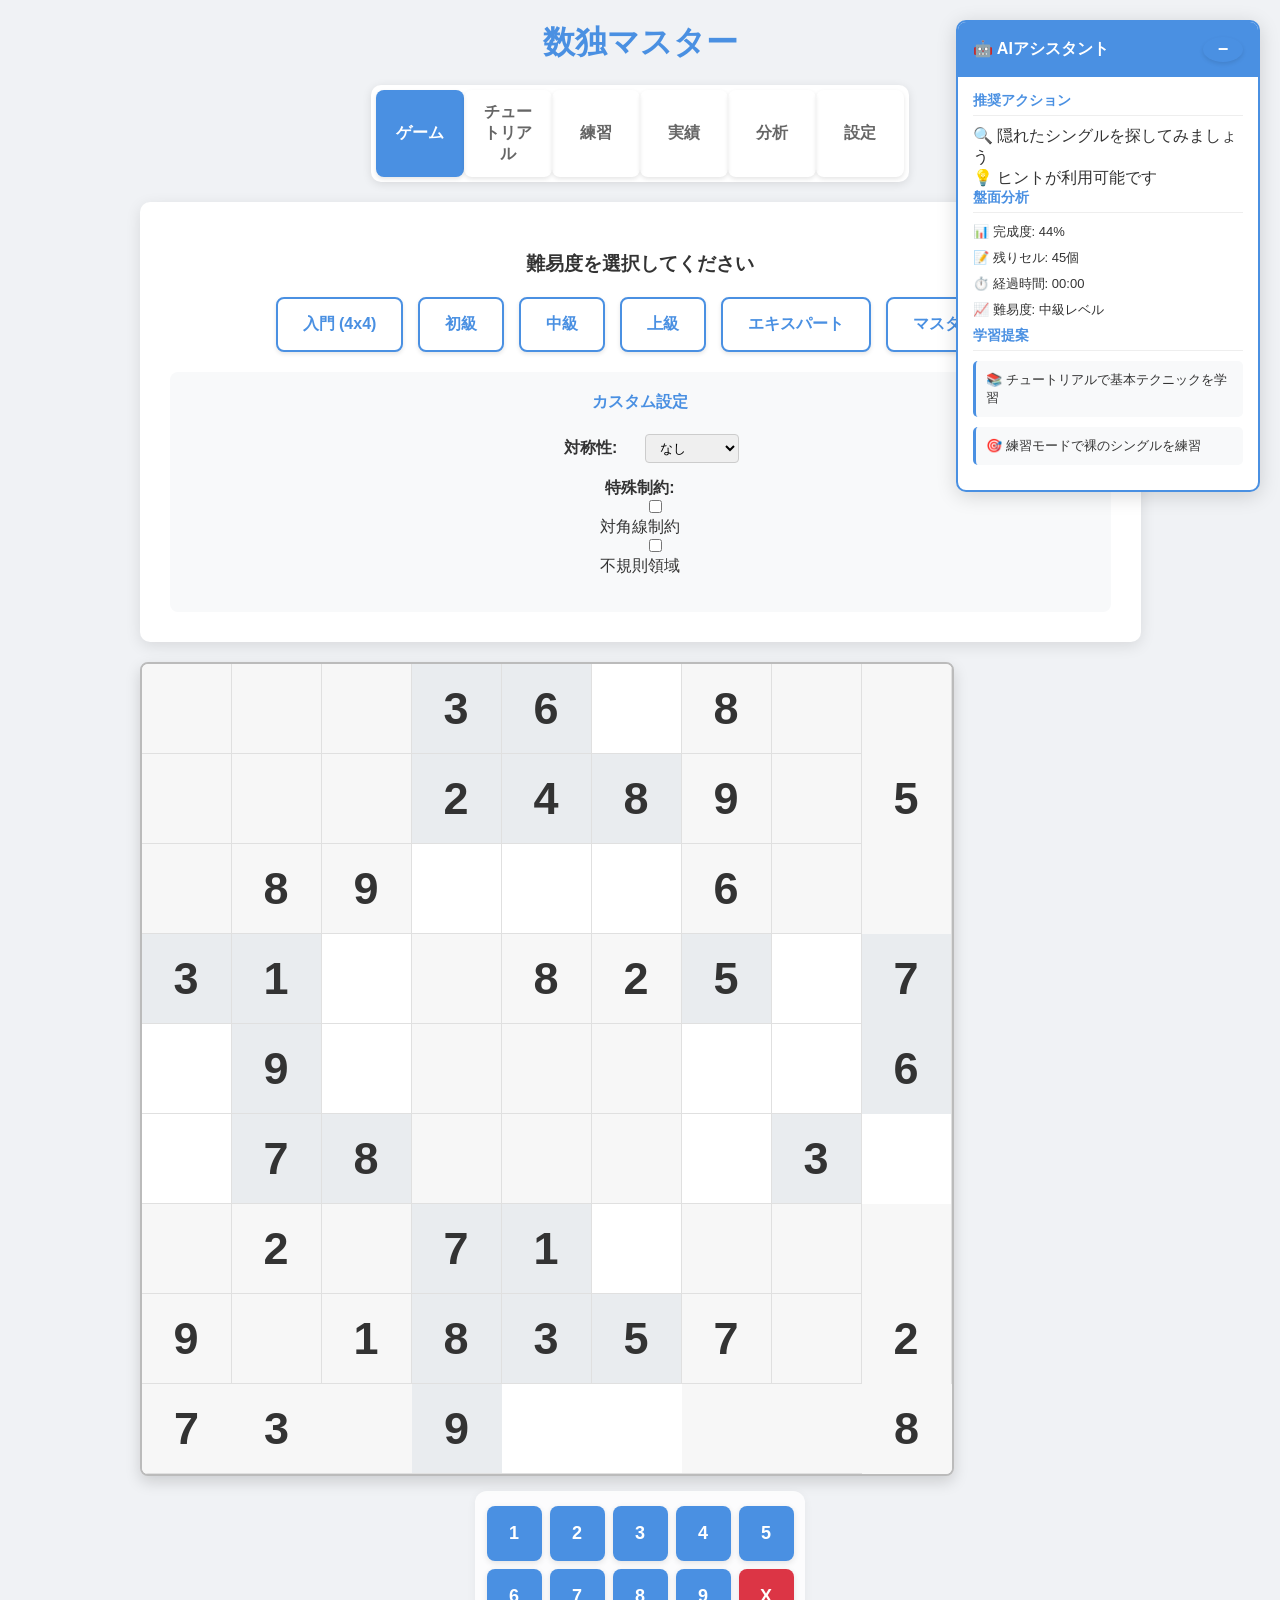
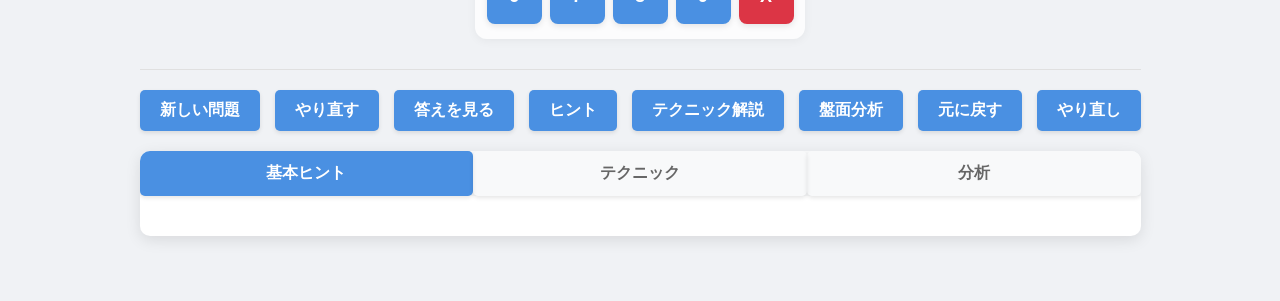
==== commit 3e4f4424: "Update Sudoku app with mobile optimizations and completed area highlighting" ====
--- a/index.html
+++ b/index.html
@@ -90,6 +90,9 @@
 
         <div id="game-board"></div>
         
+        <!-- 数字パッドをゲームボードの直下に移動 -->
+        <div id="numpad"></div>
+        
         <!-- 拡張メニュー -->
         <div id="menu">
             <button id="new-game-btn">新しい問題</button>
@@ -117,7 +120,6 @@
         </div>
         
         <p id="message"></p>
-        <div id="numpad"></div>
     </div>
 
     <!-- チュートリアルタブ -->
--- a/style.css
+++ b/style.css
@@ -144,7 +144,9 @@
 }
 
 #menu {
-    margin-top: 25px;
+    margin-top: 30px; /* 数字パッドとの間隔を確保 */
+    padding-top: 20px;
+    border-top: 1px solid #e0e0e0; /* 視覚的な区切り線 */
     display: flex;
     flex-wrap: wrap; /* Allow buttons to wrap on smaller screens */
     justify-content: center;
@@ -188,17 +190,65 @@
     height: 25px;
 }
 
+/* 数字パッドのレイアウト改善 */
 #numpad {
-    margin-top: 20px;
+    margin: 15px auto; /* ゲームボードとの間隔を調整 */
     display: grid;
     grid-template-columns: repeat(5, 1fr);
-    gap: 10px;
+    gap: 8px;
+    max-width: 300px; /* 最大幅を制限 */
+    justify-content: center;
+    background-color: rgba(255, 255, 255, 0.8);
+    padding: 15px;
+    border-radius: 12px;
+    box-shadow: 0 2px 10px rgba(0,0,0,0.05);
 }
 
 #numpad button {
-    width: 50px;
-    height: 50px;
-    font-size: 20px;
+    width: 55px;
+    height: 55px;
+    font-size: 18px;
+    font-weight: bold;
+    border-radius: 8px;
+    transition: all 0.2s ease;
+    box-shadow: 0 2px 6px rgba(0,0,0,0.1);
+}
+
+#numpad button:hover {
+    transform: translateY(-2px);
+    box-shadow: 0 4px 12px rgba(0,0,0,0.2);
+}
+
+#numpad button:active {
+    transform: translateY(0);
+    box-shadow: 0 2px 4px rgba(0,0,0,0.1);
+}
+
+/* フォーカス時の視覚的フィードバック */
+#numpad button:focus {
+    outline: 3px solid #4a90e2;
+    outline-offset: 2px;
+}
+
+/* 選択されたセルがない場合の数字パッド無効化 */
+#numpad.disabled button {
+    opacity: 0.5;
+    cursor: not-allowed;
+}
+
+#numpad.disabled button:hover {
+    transform: none;
+    box-shadow: 0 2px 6px rgba(0,0,0,0.1);
+}
+
+/* 消去ボタン（X）の特別なスタイル */
+#numpad button:last-child {
+    background-color: #dc3545;
+    color: white;
+}
+
+#numpad button:last-child:hover {
+    background-color: #c82333;
 }
 
 
@@ -767,6 +817,93 @@
     color: #999;
 }
 
+/* 完成した行、列、ブロックのスタイル */
+.cell.completed-row {
+    background-color: #e8f5e8 !important; /* 薄い緑 */
+    border: 1px solid #4caf50;
+}
+
+.cell.completed-col {
+    background-color: #e3f2fd !important; /* 薄い青 */
+    border: 1px solid #2196f3;
+}
+
+.cell.completed-block {
+    background-color: #fff3e0 !important; /* 薄いオレンジ */
+    border: 1px solid #ff9800;
+}
+
+/* 複数の完成条件を満たす場合の優先順位 */
+.cell.completed-row.completed-col {
+    background-color: #f3e5f5 !important; /* 薄い紫（行+列） */
+    border: 1px solid #9c27b0;
+}
+
+.cell.completed-row.completed-block {
+    background-color: #e0f2f1 !important; /* 薄いティール（行+ブロック） */
+    border: 1px solid #009688;
+}
+
+.cell.completed-col.completed-block {
+    background-color: #fce4ec !important; /* 薄いピンク（列+ブロック） */
+    border: 1px solid #e91e63;
+}
+
+.cell.completed-row.completed-col.completed-block {
+    background-color: #fff9c4 !important; /* 薄い黄色（全て完成） */
+    border: 2px solid #ffc107;
+    box-shadow: 0 0 8px rgba(255, 193, 7, 0.5);
+}
+
+/* アニメーション効果 */
+.cell.completed-row,
+.cell.completed-col,
+.cell.completed-block {
+    transition: all 0.3s ease;
+    animation: completedPulse 1s ease-out;
+}
+
+@keyframes completedPulse {
+    0% {
+        transform: scale(1);
+        box-shadow: 0 0 0 rgba(76, 175, 80, 0.7);
+    }
+    50% {
+        transform: scale(1.05);
+        box-shadow: 0 0 10px rgba(76, 175, 80, 0.7);
+    }
+    100% {
+        transform: scale(1);
+        box-shadow: 0 0 0 rgba(76, 175, 80, 0);
+    }
+}
+
+/* 事前入力セルの完成スタイル */
+.cell.pre-filled.completed-row,
+.cell.pre-filled.completed-col,
+.cell.pre-filled.completed-block {
+    font-weight: bold;
+    color: #2e7d32;
+}
+
+/* ダークモード対応 */
+@media (prefers-color-scheme: dark) {
+    .cell.completed-row {
+        background-color: #2e5d2e !important;
+        border-color: #4caf50;
+    }
+    
+    .cell.completed-col {
+        background-color: #1e3a5f !important;
+        border-color: #2196f3;
+    }
+    
+    .cell.completed-block {
+        background-color: #5f3e1e !important;
+        border-color: #ff9800;
+    }
+}
+
 /* レスポンシブ対応 */
 @media (max-width: 768px) {
     #nav-tabs {
@@ -1176,6 +1313,106 @@
     animation: fadeInUp 0.4s ease-out;
 }
 
+/* メッセージスタイル */
+.message {
+    padding: 12px;
+    border-radius: 8px;
+    margin: 8px;
+    text-align: center;
+    font-weight: bold;
+    transition: all 0.3s ease;
+}
+
+.message.success {
+    background-color: #d4edda;
+    color: #155724;
+    border: 1px solid #c3e6cb;
+}
+
+.message.warning {
+    background-color: #fff3cd;
+    color: #856404;
+    border: 1px solid #ffeaa7;
+}
+
+.message.info {
+    background-color: #d1ecf1;
+    color: #0c5460;
+    border: 1px solid #bee5eb;
+}
+
+/* セル選択時のアニメーション強化 */
+.cell.selected {
+    background-color: #2196F3 !important;
+    color: white;
+    transform: scale(1.05);
+    box-shadow: 0 4px 12px rgba(33, 150, 243, 0.4);
+    z-index: 10;
+    transition: all 0.2s ease;
+}
+
+/* 数字入力時のアニメーション */
+.cell.just-filled {
+    animation: cellFill 0.5s ease;
+}
+
+@keyframes cellFill {
+    0% { transform: scale(1); }
+    50% { transform: scale(1.1); background-color: #4CAF50; }
+    100% { transform: scale(1); }
+}
+
+/* エラー時のアニメーション */
+.cell.error-shake {
+    animation: errorShake 0.5s ease;
+}
+
+@keyframes errorShake {
+    0%, 100% { transform: translateX(0); }
+    25% { transform: translateX(-5px); }
+    75% { transform: translateX(5px); }
+}
+
+/* 成功時のパルスアニメーション */
+.cell.success-pulse {
+    animation: successPulse 0.6s ease;
+}
+
+@keyframes successPulse {
+    0% { transform: scale(1); box-shadow: 0 0 0 0 rgba(76, 175, 80, 0.7); }
+    50% { transform: scale(1.05); box-shadow: 0 0 0 10px rgba(76, 175, 80, 0); }
+    100% { transform: scale(1); box-shadow: 0 0 0 0 rgba(76, 175, 80, 0); }
+}
+
+/* ヒント表示時のグロー効果 */
+.cell.hint-glow {
+    animation: hintGlow 1.5s ease-in-out;
+}
+
+@keyframes hintGlow {
+    0%, 100% { box-shadow: 0 0 5px rgba(255, 193, 7, 0.5); }
+    50% { box-shadow: 0 0 20px rgba(255, 193, 7, 0.8); }
+}
+
+/* 関連セルのハイライト強化 */
+.cell.related-highlight {
+    background-color: rgba(33, 150, 243, 0.1);
+    border: 2px solid rgba(33, 150, 243, 0.3);
+    transition: all 0.2s ease;
+}
+
+/* 競合セルの警告表示 */
+.cell.conflict-warning {
+    background-color: rgba(244, 67, 54, 0.1);
+    border: 2px solid rgba(244, 67, 54, 0.3);
+    animation: conflictPulse 1s infinite;
+}
+
+@keyframes conflictPulse {
+    0%, 100% { opacity: 1; }
+    50% { opacity: 0.7; }
+}
+
 /* レスポンシブ対応 */
 @media (max-width: 1024px) {
     #ai-assistant {
@@ -1209,7 +1446,7 @@
     }
 }
 
-/* モバイル対応の大幅改善 */
+/* モバイル専用レイアウト */
 @media (max-width: 480px) {
     /* 基本レイアウト */
     body {
@@ -1229,8 +1466,15 @@
         --cell-size: calc(var(--board-size) / 9);
     }
     
+    /* ゲームボードを画面に最適化 */
     #game-board {
-        margin: 15px auto;
+        width: 95vw;
+        max-width: 400px;
+        margin: 10px auto;
+        padding: 10px;
+        background: white;
+        border-radius: 12px;
+        box-shadow: 0 4px 20px rgba(0,0,0,0.1);
         border-width: 3px; /* より太いボーダー */
     }
     
@@ -1250,23 +1494,31 @@
     /* ナンバーパッドの最適化 */
     #numpad {
         grid-template-columns: repeat(3, 1fr);
-        gap: 15px;
-        margin: 20px auto;
-        max-width: 300px;
+        gap: 6px;
+        margin: 10px auto;
+        max-width: 280px;
     }
     
     #numpad button {
-        width: 60px;
-        height: 60px;
-        font-size: 24px;
+        width: 50px;
+        height: 50px;
+        font-size: 16px;
         font-weight: bold;
         border-radius: 10px;
         box-shadow: 0 3px 6px rgba(0,0,0,0.2);
+        margin: 4px;
     }
     
     #numpad button:active {
         transform: scale(0.9);
         box-shadow: 0 1px 3px rgba(0,0,0,0.3);
+        background-color: #2196F3;
+        color: white;
+    }
+    
+    /* ゲームボードとの視覚的な関連性を強化 */
+    #game-board {
+        margin-bottom: 5px;
     }
     
     /* メニューボタンの最適化 */
@@ -1286,6 +1538,17 @@
     }
     
     /* タブナビゲーションの改善 */
+    .tab-nav {
+        position: fixed;
+        bottom: 0;
+        left: 0;
+        right: 0;
+        background: white;
+        border-top: 1px solid #ddd;
+        padding: 8px;
+        z-index: 1000;
+    }
+    
     #nav-tabs {
         flex-wrap: wrap;
         gap: 5px;
@@ -1294,10 +1557,40 @@
     
     .tab-btn {
         flex: 1;
+        padding: 12px 8px;
+        font-size: 12px;
+        border-radius: 8px;
+        margin: 0 2px;
         min-width: 80px;
-        padding: 12px 8px;
-        font-size: 13px;
-        border-radius: 6px;
+    }
+    
+    /* コンテンツエリアの調整 */
+    .tab-content {
+        padding-bottom: 80px; /* タブナビ分の余白 */
+        overflow-y: auto;
+        max-height: calc(100vh - 80px);
+    }
+    
+    /* プレイヤー情報の簡素化 */
+    #player-info {
+        display: flex;
+        justify-content: space-between;
+        padding: 8px 16px;
+        background: #f5f5f5;
+        border-radius: 8px;
+        margin: 8px;
+        font-size: 14px;
+    }
+    
+    #time-display {
+        font-size: 18px;
+        font-weight: bold;
+        color: #2196F3;
+    }
+    
+    #progress-bar {
+        width: 100%;
+        height: 25px;
     }
     
     /* AIアシスタントパネルの最適化 */
@@ -1328,19 +1621,6 @@
         padding: 15px 8px;
         font-size: 14px;
         min-height: 50px;
-    }
-    
-    /* プレイヤー情報パネルの最適化 */
-    #player-info {
-        flex-direction: column;
-        gap: 10px;
-        padding: 15px;
-        font-size: 14px;
-    }
-    
-    #progress-bar {
-        width: 100%;
-        height: 25px;
     }
     
     /* ヒントパネルの最適化 */
@@ -1438,11 +1718,6 @@
         border-radius: 8px;
         background: rgba(74, 144, 226, 0.1);
     }
-    
-    /* スクロール改善 */
-    .tab-content {
-        padding-bottom: 50px; /* 下部余白を追加 */
-    }
 }
 
 /* 極小画面（320px以下）の追加対応 */
@@ -1465,6 +1740,48 @@
         height: 50px;
         font-size: 20px;
     }
+
+/* タブレット向けの最適化 */
+@media (min-width: 481px) and (max-width: 768px) {
+    #numpad {
+        margin: 20px auto;
+        gap: 10px;
+        max-width: 350px;
+    }
+    
+    #numpad button {
+        width: 60px;
+        height: 60px;
+        font-size: 20px;
+    }
+}
+
+/* デスクトップ向けの最適化 */
+@media (min-width: 769px) {
+    #numpad {
+        margin: 25px auto;
+        gap: 12px;
+        max-width: 400px;
+    }
+    
+    #numpad button {
+        width: 65px;
+        height: 65px;
+        font-size: 22px;
+    }
+}
+
+/* 数字パッドとゲームボードの視覚的統一 */
+#game-board, #numpad {
+    border-radius: 8px;
+}
+
+/* メニューボタンとの区別 */
+#menu {
+    margin-top: 30px; /* 数字パッドとの間隔を確保 */
+    padding-top: 20px;
+    border-top: 1px solid #e0e0e0; /* 視覚的な区切り線 */
+}
     
     #menu {
         grid-template-columns: 1fr;
@@ -1477,27 +1794,123 @@
     }
 }
 
-/* タッチデバイス専用の改善 */
+/* スマートフォン最適化 */
+@media (max-width: 480px) {
+    /* パフォーマンス最適化 */
+    * {
+        -webkit-transform: translateZ(0);
+        transform: translateZ(0);
+        -webkit-backface-visibility: hidden;
+        backface-visibility: hidden;
+    }
+    
+    /* アニメーションの簡素化 */
+    .cell {
+        transition: background-color 0.1s ease !important;
+    }
+    
+    /* 不要なエフェクトを無効化 */
+    .cell:hover {
+        transform: none !important;
+        box-shadow: none !important;
+    }
+    
+    /* フォントレンダリング最適化 */
+    body {
+        -webkit-font-smoothing: antialiased;
+        -moz-osx-font-smoothing: grayscale;
+        text-rendering: optimizeSpeed;
+    }
+    
+    /* スクロール最適化 */
+    body {
+        -webkit-overflow-scrolling: touch;
+        overflow-scrolling: touch;
+    }
+    
+    /* タッチ操作最適化 */
+    .cell, button {
+        -webkit-tap-highlight-color: transparent;
+        -webkit-touch-callout: none;
+        -webkit-user-select: none;
+        user-select: none;
+    }
+    
+    /* メモリ使用量削減 */
+    .note-grid {
+        will-change: auto;
+    }
+    
+    /* レイアウト最適化 */
+    #game-board {
+        contain: layout style paint;
+    }
+}
+
+/* 極小画面用の追加最適化 */
+@media (max-width: 320px) {
+    /* さらなるパフォーマンス向上 */
+    .cell {
+        transition: none !important;
+    }
+    
+    /* 影効果を無効化 */
+    * {
+        box-shadow: none !important;
+        text-shadow: none !important;
+    }
+}
+
+/* タッチデバイス専用最適化 */
 @media (hover: none) and (pointer: coarse) {
-    /* タッチフィードバックの改善 */
-    button:active,
-    .cell:active,
-    .tab-btn:active {
+    /* セルのタッチ領域拡大 */
+    .cell {
+        cursor: default;
+        min-height: 50px;
+        min-width: 50px;
+        padding: 8px;
+        margin: 2px;
+        border-radius: 8px;
+        transition: all 0.2s ease;
+    }
+    
+    /* タッチフィードバック強化 */
+    .cell:active {
+        background-color: #4CAF50 !important;
+        transform: scale(1.05);
+        box-shadow: 0 4px 12px rgba(76, 175, 80, 0.3);
+    }
+    
+    /* 数字パッドの改善 */
+    #numpad button {
+        min-height: 60px;
+        min-width: 60px;
+        font-size: 24px;
+        margin: 4px;
+        border-radius: 12px;
+        box-shadow: 0 2px 8px rgba(0,0,0,0.1);
+    }
+    
+    #numpad button:active {
         transform: scale(0.95);
-        transition: transform 0.1s ease;
-    }
-    
-    /* ホバー効果を無効化 */
-    button:hover,
-    .cell:hover,
-    .tab-btn:hover {
-        transform: none;
-    }
-    
-    /* タッチ操作の視覚的フィードバック */
-    .cell {
-        -webkit-tap-highlight-color: rgba(74, 144, 226, 0.3);
-        tap-highlight-color: rgba(74, 144, 226, 0.3);
+        background-color: #2196F3;
+        color: white;
+    }
+    
+    /* メニューボタンの改善 */
+    button {
+        cursor: default;
+        min-height: 48px;
+        min-width: 48px;
+        padding: 12px 20px;
+        font-size: 16px;
+        border-radius: 8px;
+        margin: 4px;
+    }
+    
+    button:active {
+        transform: scale(0.95);
+        opacity: 0.8;
     }
 }
 
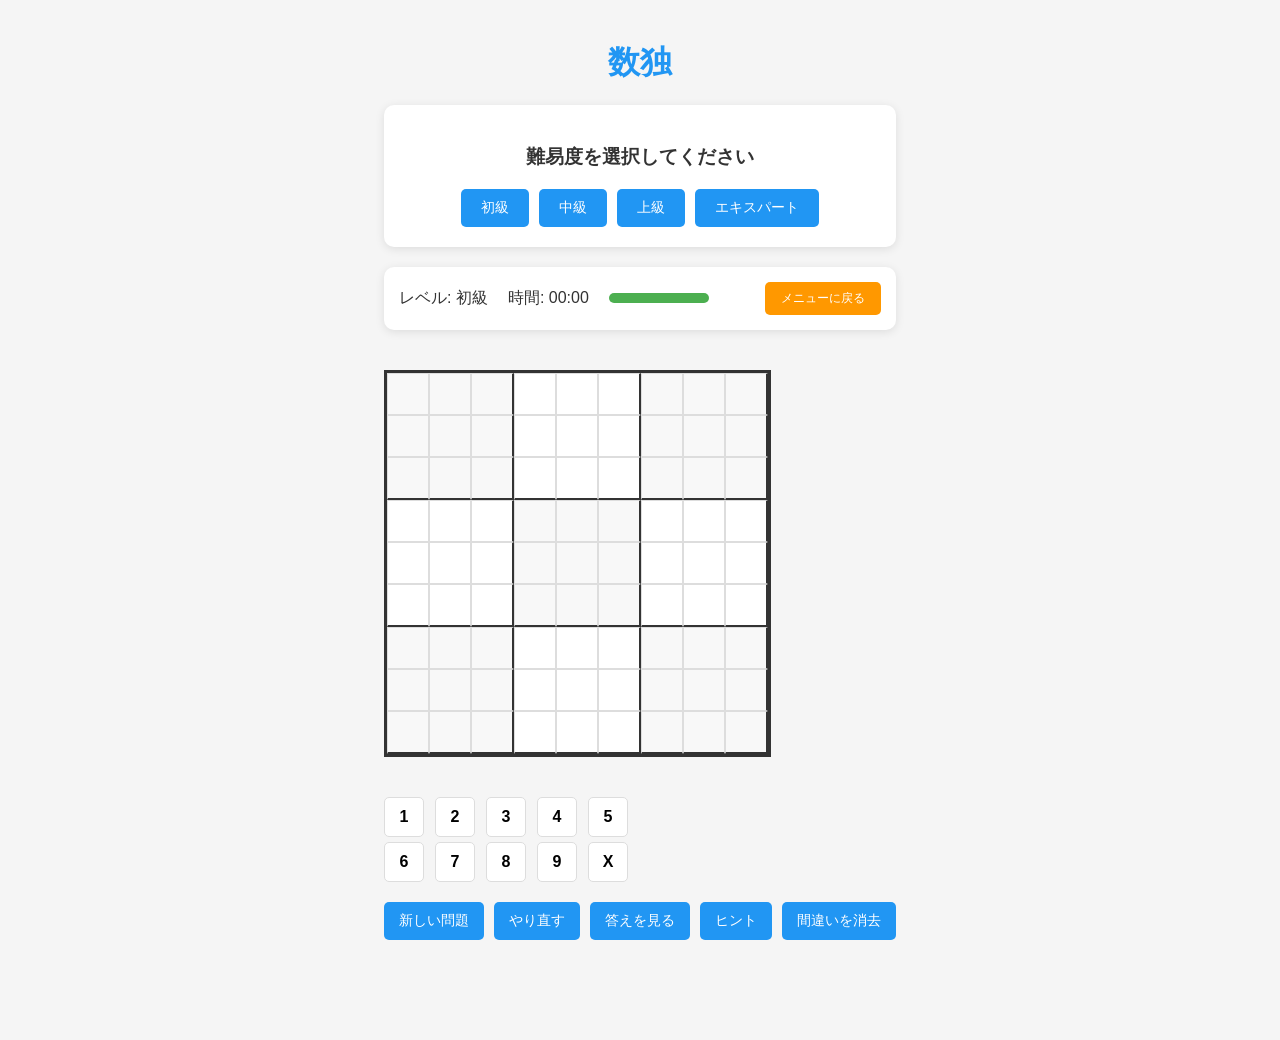
==== commit c0693e2b: "Initial commit: Feature-rich Sudoku game with multiple difficulty levels" ====
--- a/index.html
+++ b/index.html
@@ -3,405 +3,51 @@
 <head>
     <meta charset="UTF-8">
     <meta name="viewport" content="width=device-width, initial-scale=1.0">
-    <title>数独マスター - 初心者からスペシャリストへ</title>
+    <title>数独</title>
     <link rel="stylesheet" href="style.css">
 </head>
 <body>
-    <h1>数独マスター</h1>
+    <h1>数独</h1>
     
-    <!-- ナビゲーションタブ -->
-    <div id="nav-tabs">
-        <button class="tab-btn active" data-tab="game">ゲーム</button>
-        <button class="tab-btn" data-tab="tutorial">チュートリアル</button>
-        <button class="tab-btn" data-tab="practice">練習</button>
-        <button class="tab-btn" data-tab="achievements">実績</button>
-        <button class="tab-btn" data-tab="analytics">分析</button>
-        <button class="tab-btn" data-tab="settings">設定</button>
-    </div>
-
-    <!-- ゲームタブ -->
-    <div id="game-tab" class="tab-content active">
-        <!-- AI アシスタントパネル -->
-        <div id="ai-assistant" class="floating-panel">
-            <div id="ai-header">
-                <h4>🤖 AIアシスタント</h4>
-                <button id="ai-toggle">−</button>
-            </div>
-            <div id="ai-content">
-                <div id="ai-suggestions">
-                    <h5>推奨アクション</h5>
-                    <div id="ai-recommendations"></div>
-                </div>
-                <div id="ai-analysis">
-                    <h5>盤面分析</h5>
-                    <div id="board-analysis"></div>
-                </div>
-                <div id="ai-learning">
-                    <h5>学習提案</h5>
-                    <div id="learning-suggestions"></div>
-                </div>
-            </div>
-        </div>
-
-        <!-- 難易度選択パネル（拡張） -->
+    <!-- ゲームタブのみ（タブ機能削除） -->
+    <div id="game-content">
+        <!-- 難易度選択パネル（簡素化） -->
         <div id="difficulty-panel">
             <h3>難易度を選択してください</h3>
             <div id="difficulty-buttons">
-                <button class="difficulty-btn" data-level="beginner">入門 (4x4)</button>
                 <button class="difficulty-btn" data-level="easy">初級</button>
                 <button class="difficulty-btn" data-level="medium">中級</button>
                 <button class="difficulty-btn" data-level="hard">上級</button>
                 <button class="difficulty-btn" data-level="expert">エキスパート</button>
-                <button class="difficulty-btn" data-level="master">マスター</button>
-            </div>
-            
-            <!-- カスタム設定 -->
-            <div id="custom-settings">
-                <h4>カスタム設定</h4>
-                <div class="setting-group">
-                    <label>対称性:</label>
-                    <select id="symmetry-type">
-                        <option value="none">なし</option>
-                        <option value="rotational">回転対称</option>
-                        <option value="diagonal">対角対称</option>
-                    </select>
-                </div>
-                <div class="setting-group">
-                    <label>特殊制約:</label>
-                    <input type="checkbox" id="diagonal-constraint"> 対角線制約
-                    <input type="checkbox" id="irregular-regions"> 不規則領域
-                </div>
             </div>
         </div>
 
-        <!-- プレイヤー情報パネル（拡張） -->
+        <!-- プレイヤー情報パネル（簡素化） -->
         <div id="player-info">
-            <div id="current-level">レベル: <span id="player-level">入門</span></div>
+            <div id="current-level">レベル: <span id="player-level">初級</span></div>
             <div id="timer">時間: <span id="time-display">00:00</span></div>
             <div id="progress-bar">
                 <div id="progress-fill"></div>
                 <span id="progress-text">0/10</span>
             </div>
-            <div id="technique-tracker">
-                <span>使用テクニック: </span>
-                <div id="used-techniques"></div>
-            </div>
+            <button id="back-to-menu-btn">メニューに戻る</button>
         </div>
 
         <div id="game-board"></div>
         
-        <!-- 数字パッドをゲームボードの直下に移動 -->
+        <!-- 数字パッド -->
         <div id="numpad"></div>
         
-        <!-- 拡張メニュー -->
+        <!-- 基本メニュー（簡素化） -->
         <div id="menu">
             <button id="new-game-btn">新しい問題</button>
             <button id="reset-btn">やり直す</button>
             <button id="solve-btn">答えを見る</button>
             <button id="hint-btn">ヒント</button>
-            <button id="technique-btn">テクニック解説</button>
-            <button id="analyze-btn">盤面分析</button>
-            <button id="undo-btn">元に戻す</button>
-            <button id="redo-btn">やり直し</button>
-        </div>
-        
-        <!-- 高度なヒントパネル -->
-        <div id="advanced-hint-panel">
-            <div id="hint-tabs">
-                <button class="hint-tab active" data-hint-type="basic">基本ヒント</button>
-                <button class="hint-tab" data-hint-type="technique">テクニック</button>
-                <button class="hint-tab" data-hint-type="analysis">分析</button>
-            </div>
-            <div id="hint-content-area">
-                <div id="basic-hint" class="hint-content active"></div>
-                <div id="technique-hint" class="hint-content"></div>
-                <div id="analysis-hint" class="hint-content"></div>
-            </div>
+            <button id="clear-errors-btn">間違いを消去</button>
         </div>
         
         <p id="message"></p>
-    </div>
-
-    <!-- チュートリアルタブ -->
-    <div id="tutorial-tab" class="tab-content">
-        <div id="tutorial-container">
-            <h2>📚 チュートリアル</h2>
-            
-            <!-- チュートリアル選択 -->
-            <div id="tutorial-selection">
-                <div class="tutorial-grid">
-                    <div class="tutorial-card" data-tutorial="basic-rules">
-                        <h3>基本ルール</h3>
-                        <p>数独の基本的なルールを学びます</p>
-                        <div class="difficulty-badge beginner">入門</div>
-                    </div>
-                    <div class="tutorial-card" data-tutorial="naked-single">
-                        <h3>裸のシングル</h3>
-                        <p>最も基本的な解法テクニック</p>
-                        <div class="difficulty-badge easy">初級</div>
-                    </div>
-                    <div class="tutorial-card" data-tutorial="hidden-single">
-                        <h3>隠れたシングル</h3>
-                        <p>行・列・ブロック内での唯一解</p>
-                        <div class="difficulty-badge easy">初級</div>
-                    </div>
-                    <div class="tutorial-card" data-tutorial="naked-pair">
-                        <h3>裸のペア</h3>
-                        <p>2つのセルに同じ候補数字</p>
-                        <div class="difficulty-badge medium">中級</div>
-                    </div>
-                </div>
-            </div>
-            
-            <!-- チュートリアル実行 -->
-            <div id="tutorial-execution" style="display: none;">
-                <h3 id="tutorial-title"></h3>
-                <div id="tutorial-content">
-                    <div id="tutorial-explanation"></div>
-                    <div id="tutorial-board"></div>
-                </div>
-                <div id="tutorial-navigation">
-                    <button id="tutorial-prev">前へ</button>
-                    <button id="tutorial-next">次へ</button>
-                    <button id="tutorial-back">戻る</button>
-                </div>
-            </div>
-        </div>
-    </div>
-
-    <!-- 練習タブ -->
-    <div id="practice-tab" class="tab-content">
-        <div id="practice-container">
-            <h2>🎯 練習モード</h2>
-            
-            <!-- 練習選択 -->
-            <div id="practice-selection">
-                <h3>練習したいテクニックを選択</h3>
-                <select id="technique-selector">
-                    <option value="naked-single">裸のシングル</option>
-                    <option value="hidden-single">隠れたシングル</option>
-                    <option value="naked-pair">裸のペア</option>
-                    <option value="pointing-pair">ポインティングペア</option>
-                </select>
-                <button id="start-practice">練習開始</button>
-                
-                <div id="practice-stats">
-                    <h4>練習統計</h4>
-                    <div class="stat-item">
-                        <span>現在のテクニック:</span>
-                        <span id="current-technique">-</span>
-                    </div>
-                    <div class="stat-item">
-                        <span>進捗:</span>
-                        <span id="practice-progress">0/10</span>
-                    </div>
-                    <div class="stat-item">
-                        <span>正解率:</span>
-                        <span id="practice-accuracy">0%</span>
-                    </div>
-                </div>
-            </div>
-            
-            <!-- 練習エリア -->
-            <div id="practice-area" style="display: none;">
-                <div id="practice-board"></div>
-                <div id="practice-controls">
-                    <button id="practice-hint">ヒント</button>
-                    <button id="practice-skip">スキップ</button>
-                    <button id="practice-finish">終了</button>
-                </div>
-            </div>
-        </div>
-    </div>
-
-    <!-- 実績タブ -->
-    <div id="achievements-tab" class="tab-content">
-        <div id="achievements-container">
-            <h2>🏆 実績・バッジ</h2>
-            
-            <!-- プレイヤー統計 -->
-            <div id="player-statistics">
-                <h3>プレイヤー統計</h3>
-                <div class="stats-grid">
-                    <div class="stat-card">
-                        <h4>解決した問題</h4>
-                        <span id="total-solved" class="stat-number">0</span>
-                    </div>
-                    <div class="stat-card">
-                        <h4>平均時間</h4>
-                        <span id="average-time" class="stat-number">--:--</span>
-                    </div>
-                    <div class="stat-card">
-                        <h4>習得テクニック</h4>
-                        <span id="learned-techniques" class="stat-number">0/10</span>
-                    </div>
-                    <div class="stat-card">
-                        <h4>現在のランク</h4>
-                        <span id="current-rank" class="stat-number">初心者</span>
-                    </div>
-                </div>
-            </div>
-            
-            <!-- バッジ表示 -->
-            <div id="badges-section">
-                <h3>獲得バッジ</h3>
-                <div id="badges-grid"></div>
-            </div>
-            
-            <!-- テクニック進捗 -->
-            <div id="technique-progress">
-                <h3>テクニック習得状況</h3>
-                <div id="technique-list"></div>
-            </div>
-        </div>
-    </div>
-
-    <!-- 分析タブ -->
-    <div id="analytics-tab" class="tab-content">
-        <div id="analytics-container">
-            <h2>📊 詳細分析</h2>
-            
-            <!-- パフォーマンス分析 -->
-            <div id="performance-section">
-                <h3>パフォーマンス分析</h3>
-                <div id="performance-charts">
-                    <div class="chart-container">
-                        <h4>解答時間の推移</h4>
-                        <canvas id="time-chart"></canvas>
-                    </div>
-                    <div class="chart-container">
-                        <h4>難易度別正解率</h4>
-                        <canvas id="accuracy-chart"></canvas>
-                    </div>
-                    <div class="chart-container">
-                        <h4>テクニック使用頻度</h4>
-                        <canvas id="technique-chart"></canvas>
-                    </div>
-                </div>
-            </div>
-            
-            <!-- 学習進捗 -->
-            <div id="learning-progress">
-                <h3>学習進捗</h3>
-                <div id="skill-radar">
-                    <canvas id="skill-chart"></canvas>
-                </div>
-                <div id="weakness-analysis">
-                    <h4>弱点分析</h4>
-                    <div id="weakness-list"></div>
-                </div>
-                <div id="improvement-suggestions">
-                    <h4>改善提案</h4>
-                    <div id="suggestions-list"></div>
-                </div>
-            </div>
-            
-            <!-- 比較分析 -->
-            <div id="comparison-section">
-                <h3>比較分析</h3>
-                <div id="peer-comparison">
-                    <h4>同レベルプレイヤーとの比較</h4>
-                    <div id="comparison-chart"></div>
-                </div>
-            </div>
-        </div>
-    </div>
-
-    <!-- 設定タブ -->
-    <div id="settings-tab" class="tab-content">
-        <div id="settings-container">
-            <h2>⚙️ 設定</h2>
-            
-            <!-- ゲーム設定 -->
-            <div class="settings-section">
-                <h3>ゲーム設定</h3>
-                <div class="setting-item">
-                    <label>自動候補数字表示:</label>
-                    <input type="checkbox" id="auto-candidates" checked>
-                </div>
-                <div class="setting-item">
-                    <label>エラー即時表示:</label>
-                    <input type="checkbox" id="instant-error" checked>
-                </div>
-                <div class="setting-item">
-                    <label>ヒントの詳細度:</label>
-                    <select id="hint-detail">
-                        <option value="minimal">最小限</option>
-                        <option value="moderate" selected>適度</option>
-                        <option value="detailed">詳細</option>
-                    </select>
-                </div>
-                <div class="setting-item">
-                    <label>AI支援レベル:</label>
-                    <select id="ai-assistance">
-                        <option value="off">オフ</option>
-                        <option value="minimal">最小限</option>
-                        <option value="moderate" selected>適度</option>
-                        <option value="full">フル</option>
-                    </select>
-                </div>
-            </div>
-            
-            <!-- 表示設定 -->
-            <div class="settings-section">
-                <h3>表示設定</h3>
-                <div class="setting-item">
-                    <label>テーマ:</label>
-                    <select id="theme-selector">
-                        <option value="light" selected>ライト</option>
-                        <option value="dark">ダーク</option>
-                        <option value="blue">ブルー</option>
-                        <option value="green">グリーン</option>
-                    </select>
-                </div>
-                <div class="setting-item">
-                    <label>アニメーション:</label>
-                    <input type="checkbox" id="animations" checked>
-                </div>
-                <div class="setting-item">
-                    <label>音効:</label>
-                    <input type="checkbox" id="sound-effects">
-                </div>
-            </div>
-            
-            <!-- 学習設定 -->
-            <div class="settings-section">
-                <h3>学習設定</h3>
-                <div class="setting-item">
-                    <label>学習目標:</label>
-                    <select id="learning-goal">
-                        <option value="speed">スピード重視</option>
-                        <option value="technique" selected>テクニック習得</option>
-                        <option value="accuracy">正確性重視</option>
-                    </select>
-                </div>
-                <div class="setting-item">
-                    <label>1日の目標問題数:</label>
-                    <input type="number" id="daily-goal" value="3" min="1" max="20">
-                </div>
-            </div>
-            
-            <!-- データ管理 -->
-            <div class="settings-section">
-                <h3>データ管理</h3>
-                <button id="export-data">データをエクスポート</button>
-                <button id="import-data">データをインポート</button>
-                <button id="reset-progress" class="danger-btn">進捗をリセット</button>
-            </div>
-        </div>
-    </div>
-    
-    <!-- 高度なテクニック解説モーダル -->
-    <div id="advanced-technique-modal" class="modal">
-        <div class="modal-content large">
-            <span class="close">&times;</span>
-            <h2 id="technique-modal-title"></h2>
-            <div id="technique-modal-content">
-                <div id="technique-description"></div>
-                <div id="technique-examples"></div>
-                <div id="technique-practice"></div>
-            </div>
-        </div>
     </div>
     
     <script src="script.js"></script>
--- a/style.css
+++ b/style.css
@@ -1,1946 +1,394 @@
+/* 基本スタイル */
 :root {
-    --board-size: 90vmin;
-    --cell-size: calc(var(--board-size) / 9);
-    --border-color: #e0e0e0; /* A light, clean grey */
-    --board-border-color: #bbbbbb; /* A stronger grey for the main border */
-    --primary-color: #4a90e2;
-    --user-input-color: #28a745; /* A distinct color for user input, e.g., green */
-    --background-color: #f0f2f5;
-    --font-color: #333;
-    --pre-filled-bg: #e9ecef;
-    --error-color: #d9534f;
-    --shaded-bg: #f7f7f7; /* A very subtle grey for alternating blocks */
+    --primary-color: #2196F3;
+    --secondary-color: #FFC107;
+    --success-color: #4CAF50;
+    --warning-color: #FF9800;
+    --error-color: #F44336;
+    --text-color: #333;
+    --bg-color: #f5f5f5;
+    --border-color: #ddd;
+    --cell-size: 40px;
 }
 
 body {
-    font-family: 'Helvetica Neue', Arial, sans-serif;
+    font-family: 'Segoe UI', Tahoma, Geneva, Verdana, sans-serif;
+    margin: 0;
+    padding: 20px;
+    background-color: var(--bg-color);
+    color: var(--text-color);
     display: flex;
     flex-direction: column;
     align-items: center;
-    justify-content: center;
     min-height: 100vh;
-    margin: 0;
-    background-color: var(--background-color);
-    color: var(--font-color);
 }
 
 h1 {
     color: var(--primary-color);
     margin-bottom: 20px;
-}
-
+    text-align: center;
+}
+
+/* 難易度選択 */
+#difficulty-panel {
+    background: white;
+    padding: 20px;
+    border-radius: 10px;
+    box-shadow: 0 2px 10px rgba(0,0,0,0.1);
+    margin-bottom: 20px;
+    text-align: center;
+}
+
+#difficulty-buttons {
+    display: flex;
+    gap: 10px;
+    justify-content: center;
+    flex-wrap: wrap;
+}
+
+.difficulty-btn {
+    padding: 10px 20px;
+    border: none;
+    border-radius: 5px;
+    background: var(--primary-color);
+    color: white;
+    cursor: pointer;
+    font-size: 14px;
+    transition: background-color 0.3s;
+}
+
+.difficulty-btn:hover {
+    background: #1976D2;
+}
+
+/* プレイヤー情報 */
+#player-info {
+    display: none;
+    background: white;
+    padding: 15px;
+    border-radius: 10px;
+    box-shadow: 0 2px 10px rgba(0,0,0,0.1);
+    margin-bottom: 20px;
+    display: flex;
+    gap: 20px;
+    align-items: center;
+    justify-content: center;
+    flex-wrap: wrap;
+}
+
+#back-to-menu-btn {
+    padding: 8px 16px;
+    border: none;
+    border-radius: 5px;
+    background: var(--warning-color);
+    color: white;
+    cursor: pointer;
+    font-size: 12px;
+    transition: background-color 0.3s;
+    margin-left: auto;
+}
+
+#back-to-menu-btn:hover {
+    background: #F57C00;
+}
+
+/* レスポンシブ対応 */
+@media (max-width: 600px) {
+    #player-info {
+        flex-direction: column;
+        gap: 10px;
+    }
+    
+    #back-to-menu-btn {
+        margin-left: 0;
+        width: 100%;
+    }
+}
+
+#progress-bar {
+    width: 100px;
+    height: 10px;
+    background: #eee;
+    border-radius: 5px;
+    overflow: hidden;
+    position: relative;
+}
+
+#progress-fill {
+    height: 100%;
+    background: var(--success-color);
+    transition: width 0.3s;
+}
+
+#progress-text {
+    margin-left: 10px;
+    font-size: 12px;
+}
+
+/* ゲームボード */
 #game-board {
-    display: grid;
-    grid-template-columns: repeat(9, 1fr);
-    width: var(--board-size);
-    height: var(--board-size);
-    border: 2px solid var(--board-border-color);
-    border-radius: 8px;
-    box-shadow: 0 6px 15px rgba(0, 0, 0, 0.15);
-    background-color: white;
-    overflow: hidden; /* Ensures inner cells conform to border-radius */
+    display: inline-block;
+    border: 3px solid var(--text-color);
+    background: white;
+    margin: 20px 0;
+    text-align: center; /* 追加 */
+}
+
+.row {
+    display: flex;
 }
 
 .cell {
     width: var(--cell-size);
     height: var(--cell-size);
-    border-right: 1px solid var(--border-color);
-    border-bottom: 1px solid var(--border-color);
+    border: 1px solid var(--border-color);
     display: flex;
     align-items: center;
     justify-content: center;
-    font-size: calc(var(--cell-size) * 0.5);
-    box-sizing: border-box;
-    position: relative;
-}
-
-/* Remove all special border handling for 3x3 sections */
-
-/* Remove outer borders */
-.cell[data-col='8'] {
-    border-right: none;
-}
-.row:last-child .cell {
-    border-bottom: none;
-}
-
-/* The new shading style for blocks */
+    font-size: 18px;
+    font-weight: bold;
+    cursor: pointer;
+    background: white;
+    transition: background-color 0.2s;
+    text-align: center; /* 追加 */
+}
+
+.cell:nth-child(3n) {
+    border-right: 2px solid var(--text-color);
+}
+
+.row:nth-child(3n) .cell {
+    border-bottom: 2px solid var(--text-color);
+}
+
 .cell.shaded-block {
-    background-color: var(--shaded-bg);
-}
-
-.pre-filled {
-    font-weight: bold;
-    background-color: var(--pre-filled-bg);
-}
-
-.main-value {
-    color: var(--font-color); /* Default color for main value */
-}
-
-.main-value.user-input {
-    color: var(--user-input-color); /* Color for user-entered numbers */
-}
-
-input {
-    width: 100%;
-    height: 100%;
-    padding: 0;
-    border: none;
-    text-align: center;
-    font-size: inherit;
-    font-family: inherit;
-    background-color: transparent;
-    outline: none;
-}
-
-.note-grid {
+    background-color: #f8f8f8;
+}
+
+.cell.selected {
+    background-color: #4CAF50 !important;
+    border: 3px solid #2E7D32;
+    box-shadow: 0 0 10px rgba(76, 175, 80, 0.5);
+    transform: scale(1.05);
+    transition: all 0.2s ease;
+}
+
+.cell:hover {
+    background-color: #E8F5E8;
+    cursor: pointer;
+    transform: scale(1.02);
+    transition: all 0.1s ease;
+}
+
+.cell.pre-filled {
+    background-color: #e3f2fd;
+    color: var(--primary-color);
+}
+
+.cell.filled {
+    color: var(--text-color);
+}
+
+.cell:hover {
+    background-color: #f0f0f0;
+}
+
+/* 数字パッド */
+#numpad {
     display: grid;
-    grid-template-columns: repeat(3, 1fr);
-    grid-template-rows: repeat(3, 1fr);
-    width: 100%;
-    height: 100%;
-    position: absolute;
-    top: 0;
-    left: 0;
-    font-size: calc(var(--cell-size) * 0.25);
-    color: #666;
-    pointer-events: none; /* Allows clicking through to the input */
-}
-
-.note-cell {
-    display: flex;
-    align-items: center;
-    justify-content: center;
-}
-
-input:focus {
-    background-color: rgba(74, 144, 226, 0.1);
-}
-
-.cell.selected {
-    background-color: #a8c7fa;
-}
-
-.cell.highlighted {
-    background-color: #dce9fd;
-}
-
-.cell.highlighted-number {
-    font-weight: bold;
-}
-
-/* Ensure pre-filled cells also get highlighted */
-.pre-filled.highlighted, .cell.highlighted .pre-filled {
-    background-color: #dce9fd;
-}
-.pre-filled.selected, .cell.selected .pre-filled {
-    background-color: #a8c7fa;
-}
-
-input.error {
-    color: var(--error-color);
-    font-weight: bold;
-}
-
-#menu {
-    margin-top: 30px; /* 数字パッドとの間隔を確保 */
-    padding-top: 20px;
-    border-top: 1px solid #e0e0e0; /* 視覚的な区切り線 */
-    display: flex;
-    flex-wrap: wrap; /* Allow buttons to wrap on smaller screens */
-    justify-content: center;
-    gap: 15px;
-}
-
-button {
-    padding: 10px 20px;
+    grid-template-columns: repeat(5, 1fr);
+    gap: 5px;
+    margin: 20px 0;
+    max-width: 250px;
+    text-align: center; /* 追加 */
+}
+
+#numpad button {
+    width: 40px;
+    height: 40px;
+    border: 1px solid var(--border-color);
+    background: white;
     font-size: 16px;
     font-weight: bold;
-    color: white;
+    cursor: pointer;
+    border-radius: 5px;
+    transition: background-color 0.2s;
+    text-align: center; /* 追加 */
+    display: flex; /* 追加 */
+    align-items: center; /* 追加 */
+    justify-content: center; /* 追加 */
+}
+
+#numpad button:hover {
     background-color: var(--primary-color);
+    color: white;
+}
+
+/* メニュー */
+#menu {
+    display: flex;
+    gap: 10px;
+    margin: 20px 0;
+    flex-wrap: wrap;
+    justify-content: center;
+}
+
+#menu button {
+    padding: 10px 15px;
     border: none;
     border-radius: 5px;
-    cursor: pointer;
-    transition: background-color 0.2s, box-shadow 0.2s;
-    box-shadow: 0 2px 4px rgba(0,0,0,0.1);
-}
-
-button:hover, button:focus {
-    background-color: #357abd;
-    box-shadow: 0 4px 8px rgba(0,0,0,0.15);
-    outline: none;
-}
-
-.cell.hint {
-    background-color: #ffe0b2; /* Light orange for hint */
-    animation: hint-flash 1s ease-out;
-}
-
-@keyframes hint-flash {
-    0% { background-color: #ffe0b2; }
-    100% { background-color: transparent; }
-}
-
+    background: var(--primary-color);
+    color: white;
+    cursor: pointer;
+    font-size: 14px;
+    transition: background-color 0.3s;
+}
+
+#menu button:hover {
+    background: #1976D2;
+}
+
+/* メッセージ */
 #message {
-    margin-top: 20px;
-    font-size: 1.2em;
+    margin: 20px 0;
+    padding: 10px;
+    border-radius: 5px;
+    text-align: center;
     font-weight: bold;
+    min-height: 20px;
+    transition: all 0.3s ease;
+}
+
+#message.info {
+    background-color: #e3f2fd;
     color: var(--primary-color);
-    height: 25px;
-}
-
-/* 数字パッドのレイアウト改善 */
-#numpad {
-    margin: 15px auto; /* ゲームボードとの間隔を調整 */
-    display: grid;
-    grid-template-columns: repeat(5, 1fr);
-    gap: 8px;
-    max-width: 300px; /* 最大幅を制限 */
-    justify-content: center;
-    background-color: rgba(255, 255, 255, 0.8);
-    padding: 15px;
-    border-radius: 12px;
-    box-shadow: 0 2px 10px rgba(0,0,0,0.05);
-}
-
-#numpad button {
-    width: 55px;
-    height: 55px;
-    font-size: 18px;
-    font-weight: bold;
-    border-radius: 8px;
-    transition: all 0.2s ease;
-    box-shadow: 0 2px 6px rgba(0,0,0,0.1);
-}
-
-#numpad button:hover {
-    transform: translateY(-2px);
-    box-shadow: 0 4px 12px rgba(0,0,0,0.2);
-}
-
-#numpad button:active {
-    transform: translateY(0);
-    box-shadow: 0 2px 4px rgba(0,0,0,0.1);
-}
-
-/* フォーカス時の視覚的フィードバック */
-#numpad button:focus {
-    outline: 3px solid #4a90e2;
-    outline-offset: 2px;
-}
-
-/* 選択されたセルがない場合の数字パッド無効化 */
-#numpad.disabled button {
-    opacity: 0.5;
-    cursor: not-allowed;
-}
-
-#numpad.disabled button:hover {
-    transform: none;
-    box-shadow: 0 2px 6px rgba(0,0,0,0.1);
-}
-
-/* 消去ボタン（X）の特別なスタイル */
-#numpad button:last-child {
-    background-color: #dc3545;
-    color: white;
-}
-
-#numpad button:last-child:hover {
-    background-color: #c82333;
-}
-
-
-/* 難易度選択パネル */
-#difficulty-panel {
-    background: white;
-    padding: 30px;
-    border-radius: 10px;
-    box-shadow: 0 4px 15px rgba(0,0,0,0.1);
-    margin-bottom: 20px;
-    text-align: center;
-}
-
-#difficulty-buttons {
-    display: flex;
-    flex-wrap: wrap;
-    gap: 15px;
-    justify-content: center;
-    margin-top: 20px;
-}
-
-.difficulty-btn {
-    padding: 15px 25px;
-    font-size: 16px;
-    font-weight: bold;
-    border: 2px solid var(--primary-color);
-    background: white;
-    color: var(--primary-color);
-    border-radius: 8px;
-    cursor: pointer;
-    transition: all 0.3s ease;
-}
-
-.difficulty-btn:hover {
-    background: var(--primary-color);
-    color: white;
-    transform: translateY(-2px);
-}
-
-/* プレイヤー情報パネル */
-#player-info {
-    display: flex;
-    justify-content: space-between;
-    align-items: center;
-    background: white;
-    padding: 15px 25px;
-    border-radius: 10px;
-    box-shadow: 0 2px 10px rgba(0,0,0,0.1);
-    margin-bottom: 20px;
-    font-weight: bold;
-}
-
-#timer {
-    font-size: 1.2em;
-    color: var(--primary-color);
-}
-
-#progress-bar {
-    position: relative;
-    width: 200px;
-    height: 20px;
-    background: #e0e0e0;
-    border-radius: 10px;
-    overflow: hidden;
-}
-
-#progress-fill {
-    height: 100%;
-    background: linear-gradient(90deg, var(--primary-color), #28a745);
-    transition: width 0.5s ease;
-    border-radius: 10px;
-}
-
-#progress-text {
-    position: absolute;
-    top: 50%;
-    left: 50%;
-    transform: translate(-50%, -50%);
-    font-size: 12px;
-    color: white;
-    text-shadow: 1px 1px 2px rgba(0,0,0,0.5);
-}
-
-/* ヒントパネル */
-#hint-panel {
-    display: none;
-    background: #fff3cd;
-    border: 2px solid #ffeaa7;
-    border-radius: 10px;
-    padding: 20px;
-    margin: 20px 0;
-    box-shadow: 0 4px 10px rgba(0,0,0,0.1);
-}
-
-#hint-panel h4 {
-    margin-top: 0;
-    color: #856404;
-}
-
-#hint-content {
-    font-size: 1.1em;
-    margin-bottom: 10px;
-    color: #333;
-}
-
-#technique-explanation {
-    font-style: italic;
-    color: #666;
-    border-top: 1px solid #ffeaa7;
-    padding-top: 10px;
-}
-
-/* モーダル */
-.modal {
-    display: none;
-    position: fixed;
-    z-index: 1000;
-    left: 0;
-    top: 0;
-    width: 100%;
-    height: 100%;
-    background-color: rgba(0,0,0,0.5);
-}
-
-.modal-content {
-    background-color: white;
-    margin: 5% auto;
-    padding: 30px;
-    border-radius: 10px;
-    width: 80%;
-    max-width: 600px;
-    position: relative;
-}
-
-.close {
-    position: absolute;
-    right: 20px;
-    top: 15px;
-    font-size: 28px;
-    font-weight: bold;
-    cursor: pointer;
-}
-
-.close:hover {
-    color: var(--primary-color);
-}
-
-/* レスポンシブ対応 */
-@media (max-width: 768px) {
+    border: 1px solid var(--primary-color);
+}
+
+#message.warning {
+    background-color: #fff3e0;
+    color: var(--warning-color);
+    border: 1px solid var(--warning-color);
+}
+
+#message.success {
+    background-color: #e8f5e8;
+    color: var(--success-color);
+    border: 1px solid var(--success-color);
+}
+
+#message.hint-message {
+    background: linear-gradient(135deg, #667eea 0%, #764ba2 100%);
+    color: white;
+    border: none;
+    box-shadow: 0 4px 15px rgba(102, 126, 234, 0.4);
+    transform: scale(1.02);
+    animation: hintPulse 2s ease-in-out infinite;
+}
+
+@keyframes hintPulse {
+    0%, 100% { transform: scale(1.02); }
+    50% { transform: scale(1.05); }
+}
+
+/* レスポンシブデザイン */
+@media (max-width: 600px) {
+    :root {
+        --cell-size: 35px;
+    }
+    
+    body {
+        padding: 10px;
+    }
+    
     #player-info {
         flex-direction: column;
-        gap: 15px;
-    }
-    
-    #difficulty-buttons {
+        gap: 10px;
+    }
+    
+    #menu {
         flex-direction: column;
         align-items: center;
     }
     
-    .difficulty-btn {
+    #menu button {
         width: 200px;
     }
 }
 
-/* タブナビゲーション */
-#nav-tabs {
-    display: flex;
-    justify-content: center;
-    margin-bottom: 20px;
-    background: white;
-    border-radius: 10px;
-    padding: 5px;
-    box-shadow: 0 2px 10px rgba(0,0,0,0.1);
-}
-
-.tab-btn {
-    flex: 1;
-    padding: 12px 20px;
-    border: none;
-    background: transparent;
-    color: #666;
-    font-weight: bold;
-    border-radius: 8px;
-    cursor: pointer;
-    transition: all 0.3s ease;
-}
-
-.tab-btn.active {
-    background: var(--primary-color);
-    color: white;
-}
-
-.tab-btn:hover:not(.active) {
-    background: #f0f0f0;
-}
-
-/* タブコンテンツ */
-.tab-content {
-    display: none;
-}
-
-.tab-content.active {
-    display: block;
-}
-
-/* チュートリアルスタイル */
-#tutorial-container {
-    max-width: 1000px;
-    margin: 0 auto;
-}
-
-#tutorial-selection {
-    display: grid;
-    grid-template-columns: repeat(auto-fit, minmax(250px, 1fr));
-    gap: 20px;
-    margin-top: 20px;
-}
-
-.tutorial-card {
-    background: white;
-    border-radius: 10px;
-    padding: 20px;
-    box-shadow: 0 4px 15px rgba(0,0,0,0.1);
-    cursor: pointer;
-    transition: transform 0.3s ease, box-shadow 0.3s ease;
-    position: relative;
-}
-
-.tutorial-card:hover {
-    transform: translateY(-5px);
-    box-shadow: 0 8px 25px rgba(0,0,0,0.15);
-}
-
-.tutorial-card h3 {
-    margin-top: 0;
-    color: var(--primary-color);
-}
-
-.difficulty-badge {
-    position: absolute;
-    top: 10px;
-    right: 10px;
-    padding: 4px 8px;
-    border-radius: 12px;
-    font-size: 12px;
-    font-weight: bold;
-    color: white;
-}
-
-.difficulty-badge.beginner { background: #28a745; }
-.difficulty-badge.easy { background: #17a2b8; }
-.difficulty-badge.medium { background: #ffc107; color: #333; }
-.difficulty-badge.hard { background: #fd7e14; }
-.difficulty-badge.expert { background: #dc3545; }
-
-/* チュートリアル実行画面 */
-#tutorial-execution {
-    background: white;
-    border-radius: 10px;
-    padding: 20px;
-    box-shadow: 0 4px 15px rgba(0,0,0,0.1);
-}
-
-#tutorial-header {
-    display: flex;
-    justify-content: space-between;
-    align-items: center;
-    margin-bottom: 20px;
-    border-bottom: 2px solid #f0f0f0;
-    padding-bottom: 10px;
-}
-
-#tutorial-close {
-    background: none;
-    border: none;
-    font-size: 24px;
-    cursor: pointer;
-    color: #999;
-}
-
-#tutorial-close:hover {
-    color: #333;
-}
-
-#tutorial-board {
-    display: grid;
-    grid-template-columns: repeat(9, 1fr);
-    gap: 1px;
-    width: 400px;
-    height: 400px;
-    margin: 20px auto;
-    border: 2px solid var(--board-border-color);
-    border-radius: 8px;
-    overflow: hidden;
-}
-
-.tutorial-cell {
-    display: flex;
-    align-items: center;
-    justify-content: center;
-    background: white;
-    font-size: 18px;
-    font-weight: bold;
-}
-
-.tutorial-highlight {
-    background: #ffeb3b !important;
-    animation: pulse 1s infinite;
-}
-
-.tutorial-row-highlight {
-    background: #e3f2fd !important;
-}
-
-.tutorial-col-highlight {
-    background: #f3e5f5 !important;
-}
-
-@keyframes pulse {
-    0%, 100% { opacity: 1; }
-    50% { opacity: 0.7; }
-}
-
-#tutorial-controls {
-    display: flex;
-    justify-content: center;
-    gap: 15px;
-    margin-top: 20px;
-}
-
-/* 練習モードスタイル */
-#practice-container {
-    max-width: 800px;
-    margin: 0 auto;
-}
-
-#practice-selection {
-    background: white;
-    padding: 30px;
-    border-radius: 10px;
-    box-shadow: 0 4px 15px rgba(0,0,0,0.1);
-    text-align: center;
-}
-
-#technique-selector {
-    padding: 10px 15px;
-    border: 2px solid var(--primary-color);
-    border-radius: 5px;
-    font-size: 16px;
-    margin: 0 10px;
-}
-
-#practice-info {
-    display: flex;
-    justify-content: space-around;
-    background: #f8f9fa;
-    padding: 15px;
-    border-radius: 8px;
-    margin-bottom: 20px;
-    font-weight: bold;
-}
-
-/* 練習ボードのスタイル */
-#practice-board {
-    display: grid;
-    grid-template-columns: repeat(9, 1fr);
-    width: var(--board-size);
-    height: var(--board-size);
-    border: 2px solid var(--board-border-color);
-    border-radius: 8px;
-    box-shadow: 0 6px 15px rgba(0, 0, 0, 0.15);
-    background-color: white;
-    overflow: hidden;
-    margin: 20px auto;
-}
-
-/* 練習ボード内のセルスタイル */
-#practice-board .cell {
-    width: var(--cell-size);
-    height: var(--cell-size);
-    border-right: 1px solid var(--border-color);
-    border-bottom: 1px solid var(--border-color);
-    display: flex;
-    align-items: center;
-    justify-content: center;
-    font-size: calc(var(--cell-size) * 0.5);
-    box-sizing: border-box;
-    position: relative;
-}
-
-/* 練習ボードの外枠ボーダー調整 */
-#practice-board .cell[data-col='8'] {
-    border-right: none;
-}
-
-#practice-board .row:last-child .cell {
-    border-bottom: none;
-}
-
-/* 練習ボードのシェーディング */
-#practice-board .cell.shaded-block {
-    background-color: var(--shaded-bg);
-}
-
-/* 練習ボードの事前入力セル */
-#practice-board .pre-filled {
-    font-weight: bold;
-    background-color: var(--pre-filled-bg);
-}
-
-/* 練習ボードのユーザー入力 */
-#practice-board .main-value.user-input {
-    color: var(--user-input-color);
-}
-
-/* 練習ボードの選択・ハイライト */
-#practice-board .cell.selected {
-    background-color: #a8c7fa;
-}
-
-#practice-board .cell.highlighted {
-    background-color: #dce9fd;
-}
-
-/* 練習ボードのノートグリッド */
-#practice-board .note-grid {
-    display: grid;
-    grid-template-columns: repeat(3, 1fr);
-    grid-template-rows: repeat(3, 1fr);
-    width: 100%;
-    height: 100%;
-    position: absolute;
-    top: 0;
-    left: 0;
-    font-size: calc(var(--cell-size) * 0.25);
-    color: #666;
-    pointer-events: none;
-}
-
-#practice-board .note-cell {
-    display: flex;
-    align-items: center;
-    justify-content: center;
-}
-
-/* 実績・バッジスタイル */
-#achievements-container {
-    max-width: 1000px;
-    margin: 0 auto;
-}
-
-#player-stats {
-    display: grid;
-    grid-template-columns: repeat(auto-fit, minmax(200px, 1fr));
-    gap: 20px;
-    margin-bottom: 30px;
-}
-
-.stat-card {
-    background: white;
-    padding: 20px;
-    border-radius: 10px;
-    box-shadow: 0 4px 15px rgba(0,0,0,0.1);
-    text-align: center;
-}
-
-.stat-card h3 {
-    margin-top: 0;
-    color: #666;
-    font-size: 14px;
-}
-
-.stat-value {
-    font-size: 2em;
-    font-weight: bold;
-    color: var(--primary-color);
-}
-
-#badges-grid {
-    display: grid;
-    grid-template-columns: repeat(auto-fit, minmax(200px, 1fr));
-    gap: 15px;
-    margin-bottom: 30px;
-}
-
-.badge {
-    background: white;
-    padding: 15px;
-    border-radius: 10px;
-    box-shadow: 0 2px 10px rgba(0,0,0,0.1);
-    text-align: center;
-    transition: transform 0.3s ease;
-}
-
-.badge.earned {
-    border: 2px solid #28a745;
-}
-
-.badge.locked {
-    opacity: 0.5;
-    border: 2px solid #ccc;
-}
-
-.badge:hover {
-    transform: translateY(-2px);
-}
-
-.badge-icon {
-    font-size: 2em;
-    margin-bottom: 10px;
-}
-
-.badge-name {
-    font-weight: bold;
-    margin-bottom: 5px;
-}
-
-.badge-description {
-    font-size: 12px;
-    color: #666;
-}
-
-#technique-list {
-    background: white;
-    border-radius: 10px;
-    overflow: hidden;
-    box-shadow: 0 4px 15px rgba(0,0,0,0.1);
-}
-
-.technique-item {
-    display: flex;
-    justify-content: space-between;
-    align-items: center;
-    padding: 15px 20px;
-    border-bottom: 1px solid #f0f0f0;
-}
-
-.technique-item:last-child {
-    border-bottom: none;
-}
-
-.technique-item.learned {
-    background: #f8fff8;
-}
-
-.technique-name {
-    font-weight: bold;
-}
-
-.technique-difficulty {
-    padding: 4px 8px;
-    border-radius: 12px;
-    font-size: 12px;
-    background: #f0f0f0;
-}
-
-.technique-status {
-    font-weight: bold;
-}
-
-.technique-item.learned .technique-status {
-    color: #28a745;
-}
-
-.technique-item.not-learned .technique-status {
-    color: #999;
-}
-
-/* 完成した行、列、ブロックのスタイル */
-.cell.completed-row {
-    background-color: #e8f5e8 !important; /* 薄い緑 */
-    border: 1px solid #4caf50;
-}
-
-.cell.completed-col {
-    background-color: #e3f2fd !important; /* 薄い青 */
-    border: 1px solid #2196f3;
-}
-
-.cell.completed-block {
-    background-color: #fff3e0 !important; /* 薄いオレンジ */
-    border: 1px solid #ff9800;
-}
-
-/* 複数の完成条件を満たす場合の優先順位 */
-.cell.completed-row.completed-col {
-    background-color: #f3e5f5 !important; /* 薄い紫（行+列） */
-    border: 1px solid #9c27b0;
-}
-
-.cell.completed-row.completed-block {
-    background-color: #e0f2f1 !important; /* 薄いティール（行+ブロック） */
-    border: 1px solid #009688;
-}
-
-.cell.completed-col.completed-block {
-    background-color: #fce4ec !important; /* 薄いピンク（列+ブロック） */
-    border: 1px solid #e91e63;
-}
-
-.cell.completed-row.completed-col.completed-block {
-    background-color: #fff9c4 !important; /* 薄い黄色（全て完成） */
-    border: 2px solid #ffc107;
-    box-shadow: 0 0 8px rgba(255, 193, 7, 0.5);
-}
-
-/* アニメーション効果 */
-.cell.completed-row,
-.cell.completed-col,
-.cell.completed-block {
-    transition: all 0.3s ease;
-    animation: completedPulse 1s ease-out;
-}
-
-@keyframes completedPulse {
-    0% {
-        transform: scale(1);
-        box-shadow: 0 0 0 rgba(76, 175, 80, 0.7);
-    }
-    50% {
-        transform: scale(1.05);
-        box-shadow: 0 0 10px rgba(76, 175, 80, 0.7);
-    }
-    100% {
-        transform: scale(1);
-        box-shadow: 0 0 0 rgba(76, 175, 80, 0);
-    }
-}
-
-/* 事前入力セルの完成スタイル */
-.cell.pre-filled.completed-row,
-.cell.pre-filled.completed-col,
-.cell.pre-filled.completed-block {
-    font-weight: bold;
-    color: #2e7d32;
-}
-
-/* ダークモード対応 */
-@media (prefers-color-scheme: dark) {
-    .cell.completed-row {
-        background-color: #2e5d2e !important;
-        border-color: #4caf50;
-    }
-    
-    .cell.completed-col {
-        background-color: #1e3a5f !important;
-        border-color: #2196f3;
-    }
-    
-    .cell.completed-block {
-        background-color: #5f3e1e !important;
-        border-color: #ff9800;
-    }
-}
-
-/* レスポンシブ対応 */
-@media (max-width: 768px) {
-    #nav-tabs {
-        flex-direction: column;
-    }
-    
-    .tab-btn {
-        margin-bottom: 5px;
-    }
-    
-    #tutorial-board {
-        width: 300px;
-        height: 300px;
-    }
-    
-    #player-stats {
-        grid-template-columns: repeat(2, 1fr);
-    }
-    
-    #badges-grid {
-        grid-template-columns: 1fr;
-    }
-}
-
-/* AI アシスタントパネル */
-#ai-assistant {
-    position: fixed;
-    top: 20px;
-    right: 20px;
-    width: 300px;
-    background: white;
-    border-radius: 10px;
-    box-shadow: 0 4px 20px rgba(0,0,0,0.15);
-    z-index: 1000;
-    border: 2px solid var(--primary-color);
-}
-
-#ai-header {
-    display: flex;
-    justify-content: space-between;
-    align-items: center;
-    padding: 15px;
-    background: var(--primary-color);
-    color: white;
-    border-radius: 8px 8px 0 0;
-}
-
-#ai-header h4 {
-    margin: 0;
-    font-size: 16px;
-}
-
-#ai-toggle {
-    background: none;
-    border: none;
-    color: white;
-    font-size: 18px;
-    cursor: pointer;
-    width: 25px;
-    height: 25px;
-    border-radius: 50%;
-    display: flex;
-    align-items: center;
-    justify-content: center;
-}
-
-#ai-toggle:hover {
-    background: rgba(255,255,255,0.2);
-}
-
-#ai-content {
-    padding: 15px;
-    max-height: 400px;
-    overflow-y: auto;
-}
-
-#ai-content h5 {
-    margin: 0 0 10px 0;
-    color: var(--primary-color);
-    font-size: 14px;
-    border-bottom: 1px solid #eee;
-    padding-bottom: 5px;
-}
-
-.ai-suggestion, .learning-suggestion {
-    background: #f8f9fa;
-    padding: 10px;
-    border-radius: 5px;
-    margin-bottom: 10px;
-    font-size: 13px;
-    border-left: 3px solid var(--primary-color);
-}
-
-.analysis-item {
-    margin-bottom: 8px;
-    font-size: 13px;
-}
-
-/* 高度なヒントパネル */
-#advanced-hint-panel {
-    background: white;
-    border-radius: 10px;
-    box-shadow: 0 4px 15px rgba(0,0,0,0.1);
-    margin: 20px 0;
-    overflow: hidden;
-}
-
-#hint-tabs {
-    display: flex;
-    background: #f8f9fa;
-}
-
-.hint-tab {
-    flex: 1;
-    padding: 12px;
-    border: none;
-    background: transparent;
-    cursor: pointer;
-    font-weight: bold;
-    color: #666;
-    transition: all 0.3s ease;
-}
-
-.hint-tab.active {
-    background: var(--primary-color);
-    color: white;
-}
-
-#hint-content-area {
-    padding: 20px;
-}
-
-.hint-content {
-    display: none;
-}
-
-.hint-content.active {
-    display: block;
-}
-
-/* 分析タブのスタイル */
-#analytics-container {
-    max-width: 1200px;
-    margin: 0 auto;
-}
-
-#performance-charts {
-    display: grid;
-    grid-template-columns: repeat(auto-fit, minmax(300px, 1fr));
-    gap: 20px;
-    margin-bottom: 30px;
-}
-
-.chart-container {
-    background: white;
-    padding: 20px;
-    border-radius: 10px;
-    box-shadow: 0 4px 15px rgba(0,0,0,0.1);
-}
-
-.chart-container h4 {
-    margin-top: 0;
-    color: var(--primary-color);
-    text-align: center;
-}
-
-.chart-container canvas {
-    width: 100% !important;
-    height: 200px !important;
-}
-
-#learning-progress {
-    display: grid;
-    grid-template-columns: 1fr 1fr;
-    gap: 20px;
-    margin-bottom: 30px;
-}
-
-#skill-radar {
-    background: white;
-    padding: 20px;
-    border-radius: 10px;
-    box-shadow: 0 4px 15px rgba(0,0,0,0.1);
-}
-
-#weakness-analysis, #improvement-suggestions {
-    background: white;
-    padding: 20px;
-    border-radius: 10px;
-    box-shadow: 0 4px 15px rgba(0,0,0,0.1);
-}
-
-#weakness-list, #suggestions-list {
-    margin-top: 15px;
-}
-
-.weakness-item, .suggestion-item {
-    background: #fff3cd;
-    border: 1px solid #ffeaa7;
-    padding: 10px;
-    border-radius: 5px;
-    margin-bottom: 10px;
-}
-
-.suggestion-item {
-    background: #d4edda;
-    border-color: #c3e6cb;
-}
-
-/* 設定タブのスタイル */
-#settings-container {
-    max-width: 800px;
-    margin: 0 auto;
-}
-
-.settings-section {
-    background: white;
-    padding: 25px;
-    border-radius: 10px;
-    box-shadow: 0 4px 15px rgba(0,0,0,0.1);
-    margin-bottom: 20px;
-}
-
-.settings-section h3 {
-    margin-top: 0;
-    color: var(--primary-color);
-    border-bottom: 2px solid #f0f0f0;
-    padding-bottom: 10px;
-}
-
-.setting-item {
-    display: flex;
-    justify-content: space-between;
-    align-items: center;
-    padding: 12px 0;
-    border-bottom: 1px solid #f0f0f0;
-}
-
-.setting-item:last-child {
-    border-bottom: none;
-}
-
-.setting-item label {
-    font-weight: bold;
-    color: #333;
-}
-
-.setting-item input, .setting-item select {
-    padding: 8px 12px;
-    border: 2px solid #e0e0e0;
-    border-radius: 5px;
-    font-size: 14px;
-}
-
-.setting-item input:focus, .setting-item select:focus {
-    outline: none;
-    border-color: var(--primary-color);
-}
-
-.danger-btn {
-    background-color: #dc3545 !important;
-    color: white;
-}
-
-.danger-btn:hover {
-    background-color: #c82333 !important;
-}
-
-/* カスタム設定 */
-#custom-settings {
-    background: #f8f9fa;
-    padding: 20px;
-    border-radius: 8px;
-    margin-top: 20px;
-}
-
-#custom-settings h4 {
-    margin-top: 0;
-    color: var(--primary-color);
-}
-
-.setting-group {
-    margin-bottom: 15px;
-}
-
-.setting-group label {
-    display: inline-block;
-    width: 100px;
-    font-weight: bold;
-}
-
-.setting-group select {
-    padding: 5px 10px;
-    border: 1px solid #ccc;
-    border-radius: 4px;
-}
-
-.setting-group input[type="checkbox"] {
-    margin: 0 5px 0 15px;
-}
-
-/* テクニック追跡 */
-#technique-tracker {
-    display: flex;
-    align-items: center;
-    gap: 10px;
-}
-
-#used-techniques {
-    display: flex;
-    gap: 5px;
-}
-
-.technique-badge {
-    background: var(--primary-color);
-    color: white;
-    padding: 2px 8px;
-    border-radius: 12px;
-    font-size: 11px;
-    font-weight: bold;
-}
-
-/* 高度なテクニック解説モーダル */
-.modal-content.large {
-    width: 90%;
-    max-width: 900px;
-    max-height: 80vh;
-    overflow-y: auto;
-}
-
-#technique-modal-content {
-    display: grid;
-    grid-template-columns: 1fr 1fr;
-    gap: 20px;
-    margin-top: 20px;
-}
-
-#technique-description {
-    background: #f8f9fa;
-    padding: 20px;
-    border-radius: 8px;
-}
-
-#technique-examples {
-    background: #fff3cd;
-    padding: 20px;
-    border-radius: 8px;
-}
-
-#technique-practice {
-    grid-column: 1 / -1;
-    background: #d4edda;
-    padding: 20px;
-    border-radius: 8px;
-    text-align: center;
-}
-
-/* ダークテーマ対応 */
-[data-theme="dark"] {
-    --primary-color: #64b5f6;
-    --background-color: #121212;
-    --font-color: #ffffff;
-    --board-bg: #1e1e1e;
-    --border-color: #333;
-}
-
-[data-theme="dark"] .modal-content,
-[data-theme="dark"] #ai-assistant,
-[data-theme="dark"] .settings-section,
-[data-theme="dark"] .chart-container {
-    background: #1e1e1e;
-    color: #ffffff;
-}
-
-[data-theme="dark"] .setting-item {
-    border-bottom-color: #333;
-}
-
-/* アニメーション */
-@keyframes slideInRight {
-    from {
-        transform: translateX(100%);
-        opacity: 0;
-    }
-    to {
-        transform: translateX(0);
-        opacity: 1;
-    }
-}
-
-.slide-in-right {
-    animation: slideInRight 0.3s ease-out;
-}
-
-@keyframes fadeInUp {
-    from {
-        transform: translateY(20px);
-        opacity: 0;
-    }
-    to {
-        transform: translateY(0);
-        opacity: 1;
-    }
-}
-
-.fade-in-up {
-    animation: fadeInUp 0.4s ease-out;
-}
-
-/* メッセージスタイル */
-.message {
-    padding: 12px;
-    border-radius: 8px;
-    margin: 8px;
-    text-align: center;
-    font-weight: bold;
-    transition: all 0.3s ease;
-}
-
-.message.success {
-    background-color: #d4edda;
-    color: #155724;
-    border: 1px solid #c3e6cb;
-}
-
-.message.warning {
-    background-color: #fff3cd;
-    color: #856404;
-    border: 1px solid #ffeaa7;
-}
-
-.message.info {
-    background-color: #d1ecf1;
-    color: #0c5460;
-    border: 1px solid #bee5eb;
-}
-
-/* セル選択時のアニメーション強化 */
-.cell.selected {
-    background-color: #2196F3 !important;
-    color: white;
-    transform: scale(1.05);
-    box-shadow: 0 4px 12px rgba(33, 150, 243, 0.4);
-    z-index: 10;
-    transition: all 0.2s ease;
-}
-
-/* 数字入力時のアニメーション */
-.cell.just-filled {
-    animation: cellFill 0.5s ease;
-}
-
-@keyframes cellFill {
-    0% { transform: scale(1); }
-    50% { transform: scale(1.1); background-color: #4CAF50; }
-    100% { transform: scale(1); }
-}
-
-/* エラー時のアニメーション */
-.cell.error-shake {
-    animation: errorShake 0.5s ease;
-}
-
-@keyframes errorShake {
+@media (max-width: 400px) {
+    :root {
+        --cell-size: 30px;
+    }
+    
+    .cell {
+        font-size: 14px;
+    }
+}
+
+@keyframes shake {
     0%, 100% { transform: translateX(0); }
     25% { transform: translateX(-5px); }
     75% { transform: translateX(5px); }
 }
 
-/* 成功時のパルスアニメーション */
-.cell.success-pulse {
-    animation: successPulse 0.6s ease;
-}
-
-@keyframes successPulse {
-    0% { transform: scale(1); box-shadow: 0 0 0 0 rgba(76, 175, 80, 0.7); }
-    50% { transform: scale(1.05); box-shadow: 0 0 0 10px rgba(76, 175, 80, 0); }
-    100% { transform: scale(1); box-shadow: 0 0 0 0 rgba(76, 175, 80, 0); }
-}
-
-/* ヒント表示時のグロー効果 */
-.cell.hint-glow {
-    animation: hintGlow 1.5s ease-in-out;
-}
-
-@keyframes hintGlow {
-    0%, 100% { box-shadow: 0 0 5px rgba(255, 193, 7, 0.5); }
-    50% { box-shadow: 0 0 20px rgba(255, 193, 7, 0.8); }
-}
-
-/* 関連セルのハイライト強化 */
-.cell.related-highlight {
-    background-color: rgba(33, 150, 243, 0.1);
-    border: 2px solid rgba(33, 150, 243, 0.3);
-    transition: all 0.2s ease;
-}
-
-/* 競合セルの警告表示 */
-.cell.conflict-warning {
-    background-color: rgba(244, 67, 54, 0.1);
-    border: 2px solid rgba(244, 67, 54, 0.3);
-    animation: conflictPulse 1s infinite;
-}
-
-@keyframes conflictPulse {
-    0%, 100% { opacity: 1; }
-    50% { opacity: 0.7; }
-}
-
-/* レスポンシブ対応 */
-@media (max-width: 1024px) {
-    #ai-assistant {
-        position: relative;
-        width: 100%;
-        margin-bottom: 20px;
-    }
-    
-    #technique-modal-content {
-        grid-template-columns: 1fr;
-    }
-    
-    #learning-progress {
-        grid-template-columns: 1fr;
-    }
-}
-
+.shake {
+    animation: shake 0.5s ease-in-out;
+}
+
+.invalid-input {
+    background-color: #ffebee !important;
+    animation: shake 0.3s ease-in-out;
+}
+
+.number-input {
+    background-color: #e8f5e8 !important;
+    transform: scale(1.1);
+    transition: all 0.3s ease;
+}
+
+.conflict {
+    background-color: #ffcdd2 !important;
+    border: 2px solid #f44336;
+    animation: pulse 0.5s ease-in-out;
+}
+
+@keyframes pulse {
+    0% { transform: scale(1); }
+    50% { transform: scale(1.05); }
+    100% { transform: scale(1); }
+}
+
+/* タッチデバイス用の改善 */
 @media (max-width: 768px) {
-    #performance-charts {
-        grid-template-columns: 1fr;
-    }
-    
-    .setting-item {
-        flex-direction: column;
-        align-items: flex-start;
-        gap: 10px;
-    }
-    
-    #ai-content {
-        max-height: 300px;
-    }
-}
-
-/* モバイル専用レイアウト */
-@media (max-width: 480px) {
-    /* 基本レイアウト */
-    body {
-        padding: 10px;
-        font-size: 16px; /* iOS Safariでのズーム防止 */
-    }
-    
-    h1 {
-        font-size: 1.8em;
-        margin-bottom: 15px;
-        text-align: center;
-    }
-    
-    /* ゲームボードのモバイル最適化 */
-    :root {
-        --board-size: 95vw; /* より大きなボードサイズ */
-        --cell-size: calc(var(--board-size) / 9);
-    }
-    
-    /* ゲームボードを画面に最適化 */
-    #game-board {
-        width: 95vw;
-        max-width: 400px;
-        margin: 10px auto;
-        padding: 10px;
-        background: white;
-        border-radius: 12px;
-        box-shadow: 0 4px 20px rgba(0,0,0,0.1);
-        border-width: 3px; /* より太いボーダー */
-    }
-    
     .cell {
-        font-size: calc(var(--cell-size) * 0.6); /* より大きな文字 */
-        min-height: 40px; /* 最小タッチターゲットサイズ */
-        border-width: 1.5px;
-    }
-    
-    /* タッチ操作の改善 */
-    .cell:active {
-        background-color: rgba(74, 144, 226, 0.3);
-        transform: scale(0.95);
-        transition: all 0.1s ease;
-    }
-    
-    /* ナンバーパッドの最適化 */
-    #numpad {
-        grid-template-columns: repeat(3, 1fr);
-        gap: 6px;
-        margin: 10px auto;
-        max-width: 280px;
+        min-height: 50px;
+        font-size: 20px;
+        touch-action: manipulation;
+        text-align: center; /* 追加 */
+        display: flex; /* 確認 */
+        align-items: center; /* 確認 */
+        justify-content: center; /* 確認 */
     }
     
     #numpad button {
-        width: 50px;
-        height: 50px;
-        font-size: 16px;
-        font-weight: bold;
-        border-radius: 10px;
-        box-shadow: 0 3px 6px rgba(0,0,0,0.2);
-        margin: 4px;
-    }
-    
-    #numpad button:active {
-        transform: scale(0.9);
-        box-shadow: 0 1px 3px rgba(0,0,0,0.3);
-        background-color: #2196F3;
-        color: white;
-    }
-    
-    /* ゲームボードとの視覚的な関連性を強化 */
-    #game-board {
-        margin-bottom: 5px;
-    }
-    
-    /* メニューボタンの最適化 */
-    #menu {
-        display: grid;
-        grid-template-columns: repeat(2, 1fr);
-        gap: 10px;
-        margin: 20px auto;
-        max-width: 350px;
-    }
-    
-    #menu button {
-        padding: 15px 10px;
-        font-size: 14px;
-        min-height: 48px; /* タッチターゲットサイズ */
-        border-radius: 8px;
-    }
-    
-    /* タブナビゲーションの改善 */
-    .tab-nav {
-        position: fixed;
-        bottom: 0;
-        left: 0;
-        right: 0;
-        background: white;
-        border-top: 1px solid #ddd;
-        padding: 8px;
-        z-index: 1000;
-    }
-    
-    #nav-tabs {
-        flex-wrap: wrap;
-        gap: 5px;
-        padding: 8px;
-    }
-    
-    .tab-btn {
-        flex: 1;
-        padding: 12px 8px;
-        font-size: 12px;
-        border-radius: 8px;
-        margin: 0 2px;
-        min-width: 80px;
-    }
-    
-    /* コンテンツエリアの調整 */
-    .tab-content {
-        padding-bottom: 80px; /* タブナビ分の余白 */
-        overflow-y: auto;
-        max-height: calc(100vh - 80px);
-    }
-    
-    /* プレイヤー情報の簡素化 */
-    #player-info {
-        display: flex;
-        justify-content: space-between;
-        padding: 8px 16px;
-        background: #f5f5f5;
-        border-radius: 8px;
-        margin: 8px;
-        font-size: 14px;
-    }
-    
-    #time-display {
+        min-height: 50px;
         font-size: 18px;
-        font-weight: bold;
-        color: #2196F3;
-    }
-    
-    #progress-bar {
-        width: 100%;
-        height: 25px;
-    }
-    
-    /* AIアシスタントパネルの最適化 */
-    #ai-assistant {
-        position: static;
-        width: 100%;
-        margin-bottom: 15px;
-        border-radius: 10px;
-    }
-    
-    #ai-content {
-        max-height: 200px;
-        overflow-y: auto;
-    }
-    
-    /* 難易度選択の改善 */
-    #difficulty-panel {
-        padding: 20px 15px;
-        margin-bottom: 15px;
-    }
-    
-    #difficulty-buttons {
-        grid-template-columns: repeat(2, 1fr);
-        gap: 10px;
-    }
-    
-    .difficulty-btn {
-        padding: 15px 8px;
-        font-size: 14px;
-        min-height: 50px;
-    }
-    
-    /* ヒントパネルの最適化 */
-    #advanced-hint-panel {
-        margin: 15px 0;
-        padding: 15px;
-        border-radius: 10px;
-    }
-    
-    #hint-tabs {
-        display: flex;
-        gap: 5px;
-        margin-bottom: 15px;
-    }
-    
-    .hint-tab {
-        flex: 1;
-        padding: 10px 5px;
-        font-size: 12px;
-        border-radius: 6px;
-    }
-    
-    /* チュートリアルの最適化 */
-    #tutorial-selection {
-        grid-template-columns: 1fr;
-        gap: 15px;
-    }
-    
-    .tutorial-card {
-        padding: 20px 15px;
-    }
-    
-    #tutorial-board {
-        width: 90vw;
-        height: 90vw;
-        max-width: 350px;
-        max-height: 350px;
-    }
-    
-    .tutorial-cell {
-        font-size: 16px;
-    }
-    
-    /* 練習モードの最適化 */
-    #practice-container {
-        padding: 0 10px;
-    }
-    
-    #practice-selection {
-        padding: 20px 15px;
-    }
-    
-    #technique-selector {
-        width: 100%;
-        padding: 12px;
-        font-size: 16px;
-        margin: 10px 0;
-    }
-    
-    /* モーダルの最適化 */
-    .modal-content {
-        width: 95%;
-        margin: 10% auto;
-        padding: 20px 15px;
-        max-height: 80vh;
-        overflow-y: auto;
-    }
-    
-    /* 設定画面の最適化 */
-    .settings-section {
-        padding: 15px;
-        margin-bottom: 15px;
-    }
-    
-    .setting-item {
-        flex-direction: column;
-        align-items: flex-start;
-        gap: 8px;
-        padding: 15px 0;
-    }
-    
-    .setting-item input,
-    .setting-item select {
-        width: 100%;
-        padding: 12px;
-        font-size: 16px;
-    }
-    
-    /* メッセージ表示の改善 */
-    #message {
-        font-size: 1.1em;
-        text-align: center;
-        padding: 10px;
-        margin: 15px 0;
-        border-radius: 8px;
-        background: rgba(74, 144, 226, 0.1);
-    }
-}
-
-/* 極小画面（320px以下）の追加対応 */
-@media (max-width: 320px) {
-    :root {
-        --board-size: 98vw;
-    }
-    
-    h1 {
-        font-size: 1.5em;
-    }
-    
-    .cell {
-        font-size: calc(var(--cell-size) * 0.55);
-        min-height: 35px;
-    }
-    
-    #numpad button {
-        width: 50px;
-        height: 50px;
-        font-size: 20px;
-    }
-
-/* タブレット向けの最適化 */
-@media (min-width: 481px) and (max-width: 768px) {
-    #numpad {
-        margin: 20px auto;
-        gap: 10px;
-        max-width: 350px;
-    }
-    
-    #numpad button {
-        width: 60px;
-        height: 60px;
-        font-size: 20px;
-    }
-}
-
-/* デスクトップ向けの最適化 */
-@media (min-width: 769px) {
-    #numpad {
-        margin: 25px auto;
-        gap: 12px;
-        max-width: 400px;
-    }
-    
-    #numpad button {
-        width: 65px;
-        height: 65px;
-        font-size: 22px;
-    }
-}
-
-/* 数字パッドとゲームボードの視覚的統一 */
-#game-board, #numpad {
-    border-radius: 8px;
-}
-
-/* メニューボタンとの区別 */
-#menu {
-    margin-top: 30px; /* 数字パッドとの間隔を確保 */
-    padding-top: 20px;
-    border-top: 1px solid #e0e0e0; /* 視覚的な区切り線 */
-}
-    
-    #menu {
-        grid-template-columns: 1fr;
-        max-width: 280px;
-    }
-    
-    .tab-btn {
-        font-size: 11px;
-        padding: 10px 5px;
-    }
-}
-
-/* スマートフォン最適化 */
-@media (max-width: 480px) {
-    /* パフォーマンス最適化 */
-    * {
-        -webkit-transform: translateZ(0);
-        transform: translateZ(0);
-        -webkit-backface-visibility: hidden;
-        backface-visibility: hidden;
-    }
-    
-    /* アニメーションの簡素化 */
-    .cell {
-        transition: background-color 0.1s ease !important;
-    }
-    
-    /* 不要なエフェクトを無効化 */
-    .cell:hover {
-        transform: none !important;
-        box-shadow: none !important;
-    }
-    
-    /* フォントレンダリング最適化 */
-    body {
-        -webkit-font-smoothing: antialiased;
-        -moz-osx-font-smoothing: grayscale;
-        text-rendering: optimizeSpeed;
-    }
-    
-    /* スクロール最適化 */
-    body {
-        -webkit-overflow-scrolling: touch;
-        overflow-scrolling: touch;
-    }
-    
-    /* タッチ操作最適化 */
-    .cell, button {
-        -webkit-tap-highlight-color: transparent;
-        -webkit-touch-callout: none;
-        -webkit-user-select: none;
-        user-select: none;
-    }
-    
-    /* メモリ使用量削減 */
-    .note-grid {
-        will-change: auto;
-    }
-    
-    /* レイアウト最適化 */
-    #game-board {
-        contain: layout style paint;
-    }
-}
-
-/* 極小画面用の追加最適化 */
-@media (max-width: 320px) {
-    /* さらなるパフォーマンス向上 */
-    .cell {
-        transition: none !important;
-    }
-    
-    /* 影効果を無効化 */
-    * {
-        box-shadow: none !important;
-        text-shadow: none !important;
-    }
-}
-
-/* タッチデバイス専用最適化 */
-@media (hover: none) and (pointer: coarse) {
-    /* セルのタッチ領域拡大 */
-    .cell {
-        cursor: default;
-        min-height: 50px;
-        min-width: 50px;
-        padding: 8px;
-        margin: 2px;
-        border-radius: 8px;
-        transition: all 0.2s ease;
-    }
-    
-    /* タッチフィードバック強化 */
-    .cell:active {
-        background-color: #4CAF50 !important;
-        transform: scale(1.05);
-        box-shadow: 0 4px 12px rgba(76, 175, 80, 0.3);
-    }
-    
-    /* 数字パッドの改善 */
-    #numpad button {
-        min-height: 60px;
-        min-width: 60px;
-        font-size: 24px;
-        margin: 4px;
-        border-radius: 12px;
-        box-shadow: 0 2px 8px rgba(0,0,0,0.1);
-    }
-    
-    #numpad button:active {
-        transform: scale(0.95);
-        background-color: #2196F3;
-        color: white;
-    }
-    
-    /* メニューボタンの改善 */
-    button {
-        cursor: default;
-        min-height: 48px;
-        min-width: 48px;
-        padding: 12px 20px;
-        font-size: 16px;
-        border-radius: 8px;
-        margin: 4px;
-    }
-    
-    button:active {
-        transform: scale(0.95);
-        opacity: 0.8;
-    }
-}
-
-/* 横向き画面での調整 */
-@media (max-width: 768px) and (orientation: landscape) {
-    body {
-        padding: 5px;
-    }
-    
-    :root {
-        --board-size: 70vh;
-    }
-    
-    #nav-tabs {
-        margin-bottom: 10px;
-    }
-    
-    #player-info {
-        flex-direction: row;
-        flex-wrap: wrap;
-        gap: 10px;
-    }
-    
-    #menu {
-        grid-template-columns: repeat(4, 1fr);
-        gap: 8px;
-    }
-    
-    #menu button {
-        padding: 10px 5px;
-        font-size: 12px;
-    }
+        touch-action: manipulation;
+        text-align: center; /* 追加 */
+        display: flex; /* 確認 */
+        align-items: center; /* 確認 */
+        justify-content: center; /* 確認 */
+    }
+    
+    .menu button {
+        min-height: 45px;
+        padding: 12px 16px;
+        touch-action: manipulation;
+    }
+}
+
+/* ダブルタップズーム無効化 */
+.game-board, .numpad, .menu {
+    touch-action: manipulation;
 }
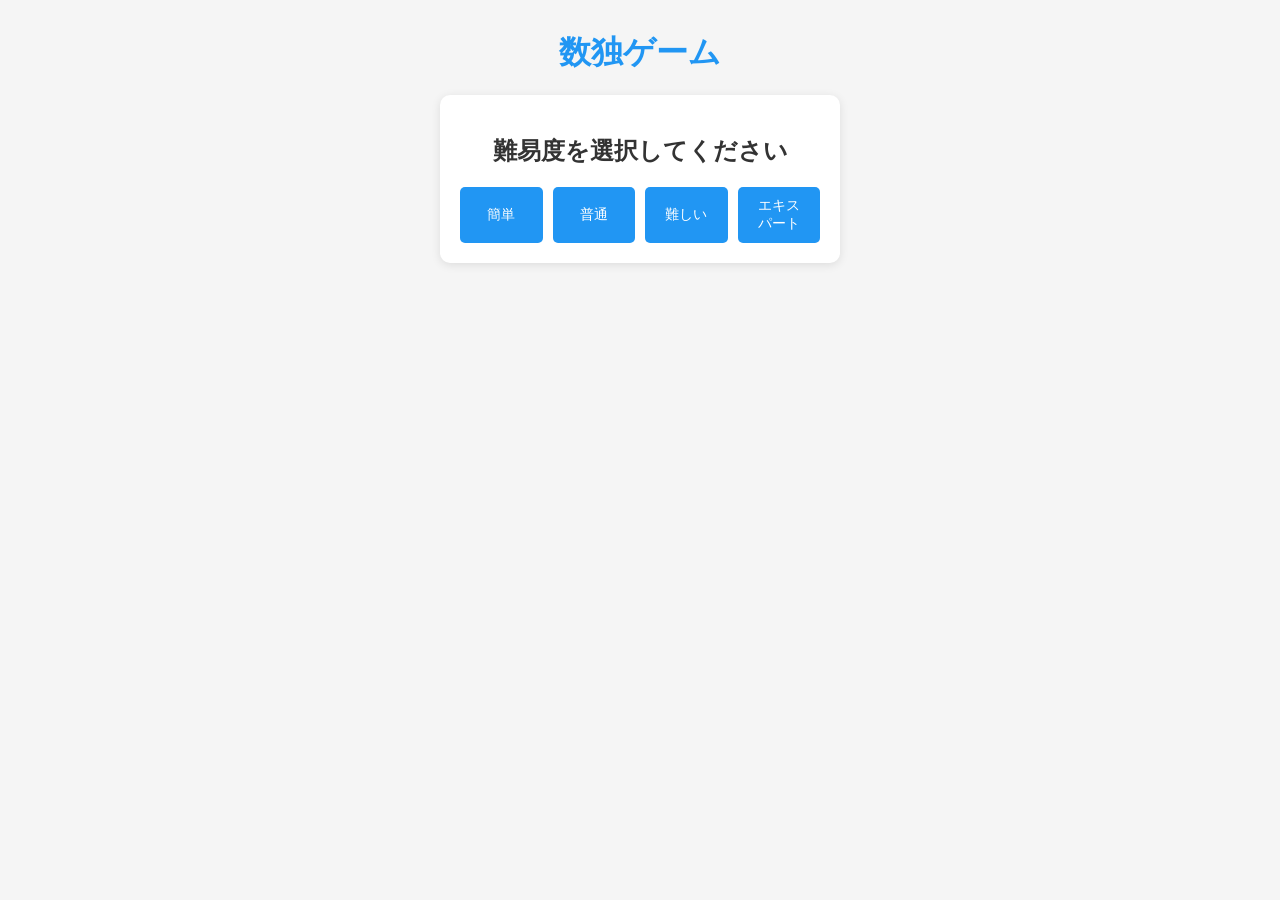
==== commit cde600fc: "Fix selectDifficulty function to properly show game content" ====
--- a/index.html
+++ b/index.html
@@ -2,54 +2,69 @@
 <html lang="ja">
 <head>
     <meta charset="UTF-8">
-    <meta name="viewport" content="width=device-width, initial-scale=1.0">
-    <title>数独</title>
+    <meta name="viewport" content="width=device-width, initial-scale=1.0, user-scalable=no">
+    <title>数独ゲーム</title>
     <link rel="stylesheet" href="style.css">
 </head>
 <body>
-    <h1>数独</h1>
+    <h1>数独ゲーム</h1>
     
-    <!-- ゲームタブのみ（タブ機能削除） -->
-    <div id="game-content">
-        <!-- 難易度選択パネル（簡素化） -->
-        <div id="difficulty-panel">
-            <h3>難易度を選択してください</h3>
-            <div id="difficulty-buttons">
-                <button class="difficulty-btn" data-level="easy">初級</button>
-                <button class="difficulty-btn" data-level="medium">中級</button>
-                <button class="difficulty-btn" data-level="hard">上級</button>
-                <button class="difficulty-btn" data-level="expert">エキスパート</button>
-            </div>
+    <!-- 難易度選択パネル -->
+    <div id="difficulty-panel">
+        <h2>難易度を選択してください</h2>
+        <div id="difficulty-buttons">
+            <button class="difficulty-btn" data-level="easy">簡単</button>
+            <button class="difficulty-btn" data-level="medium">普通</button>
+            <button class="difficulty-btn" data-level="hard">難しい</button>
+            <button class="difficulty-btn" data-level="expert">エキスパート</button>
         </div>
+    </div>
 
-        <!-- プレイヤー情報パネル（簡素化） -->
+    <!-- ゲームコンテンツ -->
+    <div class="game-content" id="game-content" style="display: none;">
+        <!-- プレイヤー情報 -->
         <div id="player-info">
-            <div id="current-level">レベル: <span id="player-level">初級</span></div>
-            <div id="timer">時間: <span id="time-display">00:00</span></div>
-            <div id="progress-bar">
-                <div id="progress-fill"></div>
-                <span id="progress-text">0/10</span>
+            <div id="difficulty-display">難易度: <span id="current-difficulty"></span></div>
+            <div id="timer-display">時間: <span id="timer">00:00</span></div>
+            <div id="progress-container">
+                <div id="progress-bar">
+                    <div id="progress-fill"></div>
+                </div>
+                <span id="progress-text">0/81</span>
             </div>
             <button id="back-to-menu-btn">メニューに戻る</button>
         </div>
 
+        <!-- ゲームボード -->
         <div id="game-board"></div>
-        
+
         <!-- 数字パッド -->
-        <div id="numpad"></div>
-        
-        <!-- 基本メニュー（簡素化） -->
+        <div id="numpad">
+            <button data-number="1">1</button>
+            <button data-number="2">2</button>
+            <button data-number="3">3</button>
+            <button data-number="4">4</button>
+            <button data-number="5">5</button>
+            <button data-number="6">6</button>
+            <button data-number="7">7</button>
+            <button data-number="8">8</button>
+            <button data-number="9">9</button>
+            <button data-number="0">消去</button>
+        </div>
+
+        <!-- メニュー -->
         <div id="menu">
-            <button id="new-game-btn">新しい問題</button>
-            <button id="reset-btn">やり直す</button>
-            <button id="solve-btn">答えを見る</button>
+            <button id="new-game-btn">新しいゲーム</button>
+            <button id="reset-btn">リセット</button>
             <button id="hint-btn">ヒント</button>
+            <button id="solution-btn">解答表示</button>
             <button id="clear-errors-btn">間違いを消去</button>
         </div>
-        
-        <p id="message"></p>
+
+        <!-- メッセージ表示 -->
+        <div id="message"></div>
     </div>
-    
+
     <script src="script.js"></script>
 </body>
 </html>
--- a/style.css
+++ b/style.css
@@ -11,22 +11,43 @@
     --cell-size: 40px;
 }
 
+* {
+    box-sizing: border-box;
+}
+
+html, body {
+    overflow-x: hidden;
+    width: 100%;
+    margin: 0;
+    padding: 0;
+}
+
 body {
     font-family: 'Segoe UI', Tahoma, Geneva, Verdana, sans-serif;
-    margin: 0;
-    padding: 20px;
     background-color: var(--bg-color);
     color: var(--text-color);
     display: flex;
     flex-direction: column;
     align-items: center;
     min-height: 100vh;
+    padding: 10px;
 }
 
 h1 {
     color: var(--primary-color);
     margin-bottom: 20px;
     text-align: center;
+    font-size: 2rem;
+}
+
+/* ゲームコンテナ */
+.game-content {
+    width: 100%;
+    max-width: 500px;
+    display: flex;
+    flex-direction: column;
+    align-items: center;
+    padding: 0 10px;
 }
 
 /* 難易度選択 */
@@ -37,6 +58,8 @@
     box-shadow: 0 2px 10px rgba(0,0,0,0.1);
     margin-bottom: 20px;
     text-align: center;
+    width: 100%;
+    max-width: 400px;
 }
 
 #difficulty-buttons {
@@ -55,6 +78,8 @@
     cursor: pointer;
     font-size: 14px;
     transition: background-color 0.3s;
+    flex: 1;
+    min-width: 80px;
 }
 
 .difficulty-btn:hover {
@@ -63,17 +88,17 @@
 
 /* プレイヤー情報 */
 #player-info {
-    display: none;
     background: white;
     padding: 15px;
     border-radius: 10px;
     box-shadow: 0 2px 10px rgba(0,0,0,0.1);
     margin-bottom: 20px;
     display: flex;
-    gap: 20px;
+    gap: 15px;
     align-items: center;
     justify-content: center;
     flex-wrap: wrap;
+    width: 100%;
 }
 
 #back-to-menu-btn {
@@ -85,24 +110,10 @@
     cursor: pointer;
     font-size: 12px;
     transition: background-color 0.3s;
-    margin-left: auto;
 }
 
 #back-to-menu-btn:hover {
     background: #F57C00;
-}
-
-/* レスポンシブ対応 */
-@media (max-width: 600px) {
-    #player-info {
-        flex-direction: column;
-        gap: 10px;
-    }
-    
-    #back-to-menu-btn {
-        margin-left: 0;
-        width: 100%;
-    }
 }
 
 #progress-bar {
@@ -131,7 +142,10 @@
     border: 3px solid var(--text-color);
     background: white;
     margin: 20px 0;
-    text-align: center; /* 追加 */
+    text-align: center;
+    width: fit-content;
+    max-width: 100%;
+    overflow: hidden;
 }
 
 .row {
@@ -141,6 +155,8 @@
 .cell {
     width: var(--cell-size);
     height: var(--cell-size);
+    min-width: var(--cell-size);
+    min-height: var(--cell-size);
     border: 1px solid var(--border-color);
     display: flex;
     align-items: center;
@@ -150,7 +166,7 @@
     cursor: pointer;
     background: white;
     transition: background-color 0.2s;
-    text-align: center; /* 追加 */
+    text-align: center;
 }
 
 .cell:nth-child(3n) {
@@ -159,10 +175,6 @@
 
 .row:nth-child(3n) .cell {
     border-bottom: 2px solid var(--text-color);
-}
-
-.cell.shaded-block {
-    background-color: #f8f8f8;
 }
 
 .cell.selected {
@@ -189,8 +201,10 @@
     color: var(--text-color);
 }
 
-.cell:hover {
-    background-color: #f0f0f0;
+.cell.conflict {
+    background-color: #ffcdd2 !important;
+    border: 2px solid #f44336;
+    animation: pulse 0.5s ease-in-out;
 }
 
 /* 数字パッド */
@@ -199,13 +213,15 @@
     grid-template-columns: repeat(5, 1fr);
     gap: 5px;
     margin: 20px 0;
-    max-width: 250px;
-    text-align: center; /* 追加 */
+    width: 100%;
+    max-width: 300px;
+    text-align: center;
 }
 
 #numpad button {
-    width: 40px;
+    width: 100%;
     height: 40px;
+    min-width: 35px;
     border: 1px solid var(--border-color);
     background: white;
     font-size: 16px;
@@ -213,10 +229,10 @@
     cursor: pointer;
     border-radius: 5px;
     transition: background-color 0.2s;
-    text-align: center; /* 追加 */
-    display: flex; /* 追加 */
-    align-items: center; /* 追加 */
-    justify-content: center; /* 追加 */
+    text-align: center;
+    display: flex;
+    align-items: center;
+    justify-content: center;
 }
 
 #numpad button:hover {
@@ -231,6 +247,7 @@
     margin: 20px 0;
     flex-wrap: wrap;
     justify-content: center;
+    width: 100%;
 }
 
 #menu button {
@@ -242,10 +259,20 @@
     cursor: pointer;
     font-size: 14px;
     transition: background-color 0.3s;
+    flex: 1;
+    min-width: 100px;
 }
 
 #menu button:hover {
     background: #1976D2;
+}
+
+#clear-errors-btn {
+    background: var(--error-color) !important;
+}
+
+#clear-errors-btn:hover {
+    background: #D32F2F !important;
 }
 
 /* メッセージ */
@@ -257,6 +284,8 @@
     font-weight: bold;
     min-height: 20px;
     transition: all 0.3s ease;
+    width: 100%;
+    max-width: 400px;
 }
 
 #message.info {
@@ -277,18 +306,32 @@
     border: 1px solid var(--success-color);
 }
 
-#message.hint-message {
-    background: linear-gradient(135deg, #667eea 0%, #764ba2 100%);
-    color: white;
-    border: none;
-    box-shadow: 0 4px 15px rgba(102, 126, 234, 0.4);
-    transform: scale(1.02);
-    animation: hintPulse 2s ease-in-out infinite;
-}
-
-@keyframes hintPulse {
-    0%, 100% { transform: scale(1.02); }
+/* アニメーション */
+@keyframes shake {
+    0%, 100% { transform: translateX(0); }
+    25% { transform: translateX(-5px); }
+    75% { transform: translateX(5px); }
+}
+
+@keyframes pulse {
+    0% { transform: scale(1); }
     50% { transform: scale(1.05); }
+    100% { transform: scale(1); }
+}
+
+.shake {
+    animation: shake 0.5s ease-in-out;
+}
+
+.invalid-input {
+    background-color: #ffebee !important;
+    animation: shake 0.3s ease-in-out;
+}
+
+.number-input {
+    background-color: #e8f5e8 !important;
+    transform: scale(1.1);
+    transition: all 0.3s ease;
 }
 
 /* レスポンシブデザイン */
@@ -298,21 +341,46 @@
     }
     
     body {
-        padding: 10px;
+        padding: 5px;
+    }
+    
+    h1 {
+        font-size: 1.5rem;
+        margin-bottom: 15px;
+    }
+    
+    .game-content {
+        padding: 0 5px;
     }
     
     #player-info {
         flex-direction: column;
         gap: 10px;
+        padding: 10px;
+    }
+    
+    #difficulty-buttons {
+        flex-direction: column;
+        gap: 8px;
+    }
+    
+    .difficulty-btn {
+        width: 100%;
     }
     
     #menu {
         flex-direction: column;
         align-items: center;
+        gap: 8px;
     }
     
     #menu button {
-        width: 200px;
+        width: 100%;
+        max-width: 200px;
+    }
+    
+    #numpad {
+        max-width: 280px;
     }
 }
 
@@ -321,67 +389,60 @@
         --cell-size: 30px;
     }
     
+    body {
+        padding: 2px;
+    }
+    
     .cell {
         font-size: 14px;
     }
-}
-
-@keyframes shake {
-    0%, 100% { transform: translateX(0); }
-    25% { transform: translateX(-5px); }
-    75% { transform: translateX(5px); }
-}
-
-.shake {
-    animation: shake 0.5s ease-in-out;
-}
-
-.invalid-input {
-    background-color: #ffebee !important;
-    animation: shake 0.3s ease-in-out;
-}
-
-.number-input {
-    background-color: #e8f5e8 !important;
-    transform: scale(1.1);
-    transition: all 0.3s ease;
-}
-
-.conflict {
-    background-color: #ffcdd2 !important;
-    border: 2px solid #f44336;
-    animation: pulse 0.5s ease-in-out;
-}
-
-@keyframes pulse {
-    0% { transform: scale(1); }
-    50% { transform: scale(1.05); }
-    100% { transform: scale(1); }
+    
+    #numpad {
+        gap: 3px;
+        max-width: 250px;
+    }
+    
+    #numpad button {
+        height: 35px;
+        font-size: 14px;
+    }
+    
+    h1 {
+        font-size: 1.2rem;
+    }
+}
+
+@media (max-width: 320px) {
+    :root {
+        --cell-size: 25px;
+    }
+    
+    .cell {
+        font-size: 12px;
+    }
+    
+    #numpad {
+        max-width: 200px;
+    }
+    
+    #numpad button {
+        height: 30px;
+        font-size: 12px;
+    }
 }
 
 /* タッチデバイス用の改善 */
 @media (max-width: 768px) {
     .cell {
-        min-height: 50px;
-        font-size: 20px;
         touch-action: manipulation;
-        text-align: center; /* 追加 */
-        display: flex; /* 確認 */
-        align-items: center; /* 確認 */
-        justify-content: center; /* 確認 */
     }
     
     #numpad button {
-        min-height: 50px;
-        font-size: 18px;
+        min-height: 40px;
         touch-action: manipulation;
-        text-align: center; /* 追加 */
-        display: flex; /* 確認 */
-        align-items: center; /* 確認 */
-        justify-content: center; /* 確認 */
-    }
-    
-    .menu button {
+    }
+    
+    #menu button {
         min-height: 45px;
         padding: 12px 16px;
         touch-action: manipulation;
@@ -389,6 +450,6 @@
 }
 
 /* ダブルタップズーム無効化 */
-.game-board, .numpad, .menu {
+.game-board, #numpad, #menu {
     touch-action: manipulation;
 }
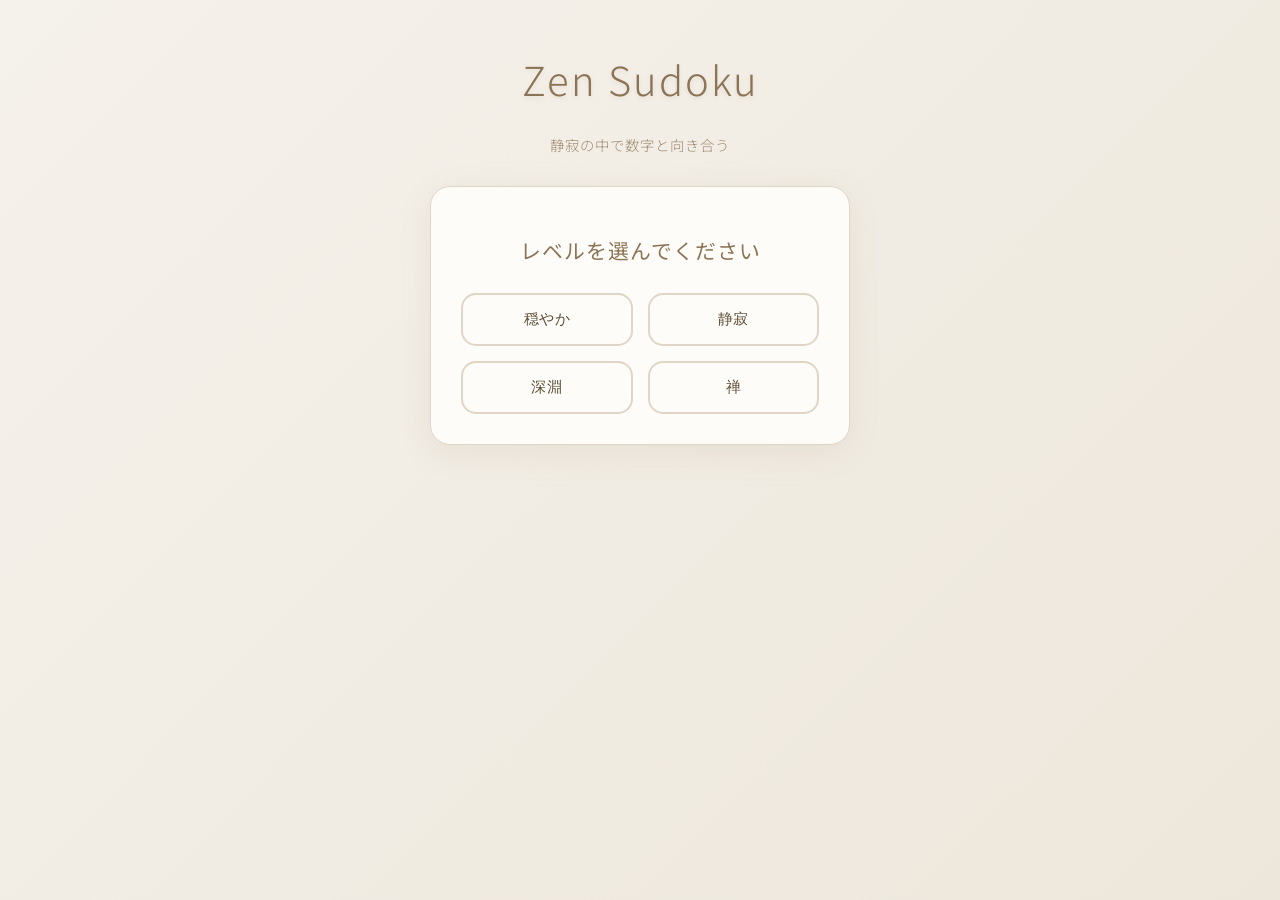
==== commit a34e3994: "Lo-Fi Zen Sudoku UI/UX最適化 - ミニマルデザインとリラックス感のある色調に変更" ====
--- a/index.html
+++ b/index.html
@@ -3,20 +3,24 @@
 <head>
     <meta charset="UTF-8">
     <meta name="viewport" content="width=device-width, initial-scale=1.0, user-scalable=no">
-    <title>数独ゲーム</title>
+    <title>Zen Sudoku - 静寂の数独</title>
     <link rel="stylesheet" href="style.css">
+    <link rel="preconnect" href="https://fonts.googleapis.com">
+    <link rel="preconnect" href="https://fonts.gstatic.com" crossorigin>
+    <link href="https://fonts.googleapis.com/css2?family=Noto+Sans+JP:wght@300;400;500&display=swap" rel="stylesheet">
 </head>
 <body>
-    <h1>数独ゲーム</h1>
+    <h1>Zen Sudoku</h1>
+    <p class="subtitle">静寂の中で数字と向き合う</p>
     
     <!-- 難易度選択パネル -->
     <div id="difficulty-panel">
-        <h2>難易度を選択してください</h2>
+        <h2>レベルを選んでください</h2>
         <div id="difficulty-buttons">
-            <button class="difficulty-btn" data-level="easy">簡単</button>
-            <button class="difficulty-btn" data-level="medium">普通</button>
-            <button class="difficulty-btn" data-level="hard">難しい</button>
-            <button class="difficulty-btn" data-level="expert">エキスパート</button>
+            <button class="difficulty-btn" data-difficulty="easy">穏やか</button>
+            <button class="difficulty-btn" data-difficulty="medium">静寂</button>
+            <button class="difficulty-btn" data-difficulty="hard">深淵</button>
+            <button class="difficulty-btn" data-difficulty="expert">禅</button>
         </div>
     </div>
 
@@ -24,7 +28,7 @@
     <div class="game-content" id="game-content" style="display: none;">
         <!-- プレイヤー情報 -->
         <div id="player-info">
-            <div id="difficulty-display">難易度: <span id="current-difficulty"></span></div>
+            <div id="difficulty-display">レベル: <span id="current-difficulty"></span></div>
             <div id="timer-display">時間: <span id="timer">00:00</span></div>
             <div id="progress-container">
                 <div id="progress-bar">
@@ -32,7 +36,7 @@
                 </div>
                 <span id="progress-text">0/81</span>
             </div>
-            <button id="back-to-menu-btn">メニューに戻る</button>
+            <button id="back-to-menu-btn">戻る</button>
         </div>
 
         <!-- ゲームボード -->
@@ -50,14 +54,15 @@
             <button data-number="8">8</button>
             <button data-number="9">9</button>
             <button data-number="0">消去</button>
+            <button id="memo-mode-btn" class="memo-toggle">メモ</button>
         </div>
 
         <!-- メニュー -->
         <div id="menu">
-            <button id="new-game-btn">新しいゲーム</button>
+            <button id="new-game-btn">新しい旅</button>
             <button id="reset-btn">リセット</button>
-            <button id="hint-btn">ヒント</button>
-            <button id="solution-btn">解答表示</button>
+            <button id="hint-btn">ひらめき</button>
+            <button id="solve-btn">答えを見る</button>
             <button id="clear-errors-btn">間違いを消去</button>
         </div>
 
--- a/style.css
+++ b/style.css
@@ -1,14 +1,19 @@
-/* 基本スタイル */
+/* Lo-Fi Zen Sudoku スタイル */
 :root {
-    --primary-color: #2196F3;
-    --secondary-color: #FFC107;
-    --success-color: #4CAF50;
-    --warning-color: #FF9800;
-    --error-color: #F44336;
-    --text-color: #333;
-    --bg-color: #f5f5f5;
-    --border-color: #ddd;
-    --cell-size: 40px;
+    /* Lo-Fi カラーパレット */
+    --primary-color: #8B7355;
+    --secondary-color: #D4A574;
+    --accent-color: #E8C5A0;
+    --success-color: #A8B5A0;
+    --warning-color: #D4A574;
+    --error-color: #C4A484;
+    --text-color: #5D4E37;
+    --text-light: #8B7355;
+    --bg-color: #F5F1EB;
+    --card-bg: #FEFCF8;
+    --border-color: #E0D5C7;
+    --shadow-color: rgba(139, 115, 85, 0.1);
+    --cell-size: 42px;
 }
 
 * {
@@ -23,136 +28,193 @@
 }
 
 body {
-    font-family: 'Segoe UI', Tahoma, Geneva, Verdana, sans-serif;
-    background-color: var(--bg-color);
+    font-family: 'Noto Sans JP', -apple-system, BlinkMacSystemFont, 'Segoe UI', sans-serif;
+    background: linear-gradient(135deg, #F5F1EB 0%, #EDE7DB 100%);
     color: var(--text-color);
     display: flex;
     flex-direction: column;
     align-items: center;
     min-height: 100vh;
-    padding: 10px;
+    padding: 20px;
+    font-weight: 300;
+    line-height: 1.6;
 }
 
 h1 {
     color: var(--primary-color);
-    margin-bottom: 20px;
-    text-align: center;
-    font-size: 2rem;
+    margin-bottom: 8px;
+    text-align: center;
+    font-size: 2.5rem;
+    font-weight: 300;
+    letter-spacing: 2px;
+    text-shadow: 0 2px 4px var(--shadow-color);
+}
+
+.subtitle {
+    color: var(--text-light);
+    text-align: center;
+    font-size: 0.9rem;
+    margin-bottom: 30px;
+    font-weight: 300;
+    letter-spacing: 1px;
+    opacity: 0.8;
 }
 
 /* ゲームコンテナ */
 .game-content {
     width: 100%;
-    max-width: 500px;
+    max-width: 520px;
     display: flex;
     flex-direction: column;
     align-items: center;
-    padding: 0 10px;
+    padding: 0 15px;
 }
 
 /* 難易度選択 */
 #difficulty-panel {
-    background: white;
-    padding: 20px;
-    border-radius: 10px;
-    box-shadow: 0 2px 10px rgba(0,0,0,0.1);
-    margin-bottom: 20px;
-    text-align: center;
-    width: 100%;
-    max-width: 400px;
+    background: var(--card-bg);
+    padding: 30px;
+    border-radius: 20px;
+    box-shadow: 0 8px 32px var(--shadow-color);
+    margin-bottom: 30px;
+    text-align: center;
+    width: 100%;
+    max-width: 420px;
+    border: 1px solid var(--border-color);
+}
+
+#difficulty-panel h2 {
+    color: var(--primary-color);
+    font-weight: 400;
+    margin-bottom: 25px;
+    font-size: 1.3rem;
+    letter-spacing: 1px;
 }
 
 #difficulty-buttons {
-    display: flex;
-    gap: 10px;
+    display: grid;
+    grid-template-columns: repeat(2, 1fr);
+    gap: 15px;
     justify-content: center;
-    flex-wrap: wrap;
 }
 
 .difficulty-btn {
-    padding: 10px 20px;
-    border: none;
-    border-radius: 5px;
-    background: var(--primary-color);
-    color: white;
+    padding: 15px 25px;
+    border: 2px solid var(--border-color);
+    border-radius: 15px;
+    background: var(--card-bg);
+    color: var(--text-color);
     cursor: pointer;
-    font-size: 14px;
-    transition: background-color 0.3s;
-    flex: 1;
-    min-width: 80px;
+    font-size: 15px;
+    font-weight: 400;
+    transition: all 0.3s ease;
+    letter-spacing: 0.5px;
+    position: relative;
+    overflow: hidden;
+}
+
+.difficulty-btn::before {
+    content: '';
+    position: absolute;
+    top: 0;
+    left: -100%;
+    width: 100%;
+    height: 100%;
+    background: linear-gradient(90deg, transparent, rgba(212, 165, 116, 0.2), transparent);
+    transition: left 0.5s;
+}
+
+.difficulty-btn:hover::before {
+    left: 100%;
 }
 
 .difficulty-btn:hover {
-    background: #1976D2;
+    background: var(--accent-color);
+    border-color: var(--secondary-color);
+    transform: translateY(-2px);
+    box-shadow: 0 6px 20px var(--shadow-color);
 }
 
 /* プレイヤー情報 */
 #player-info {
-    background: white;
-    padding: 15px;
-    border-radius: 10px;
-    box-shadow: 0 2px 10px rgba(0,0,0,0.1);
-    margin-bottom: 20px;
-    display: flex;
-    gap: 15px;
+    background: var(--card-bg);
+    padding: 20px;
+    border-radius: 15px;
+    box-shadow: 0 4px 20px var(--shadow-color);
+    margin-bottom: 25px;
+    display: flex;
+    gap: 20px;
     align-items: center;
     justify-content: center;
     flex-wrap: wrap;
     width: 100%;
+    border: 1px solid var(--border-color);
+    font-size: 14px;
+    color: var(--text-light);
 }
 
 #back-to-menu-btn {
-    padding: 8px 16px;
-    border: none;
-    border-radius: 5px;
+    padding: 10px 18px;
+    border: 2px solid var(--warning-color);
+    border-radius: 10px;
+    background: var(--card-bg);
+    color: var(--text-color);
+    cursor: pointer;
+    font-size: 13px;
+    font-weight: 400;
+    transition: all 0.3s ease;
+    letter-spacing: 0.5px;
+}
+
+#back-to-menu-btn:hover {
     background: var(--warning-color);
     color: white;
-    cursor: pointer;
-    font-size: 12px;
-    transition: background-color 0.3s;
-}
-
-#back-to-menu-btn:hover {
-    background: #F57C00;
+    transform: translateY(-1px);
 }
 
 #progress-bar {
-    width: 100px;
-    height: 10px;
-    background: #eee;
-    border-radius: 5px;
+    width: 120px;
+    height: 8px;
+    background: var(--border-color);
+    border-radius: 10px;
     overflow: hidden;
     position: relative;
 }
 
 #progress-fill {
     height: 100%;
-    background: var(--success-color);
-    transition: width 0.3s;
+    background: linear-gradient(90deg, var(--success-color), var(--secondary-color));
+    transition: width 0.5s ease;
+    border-radius: 10px;
 }
 
 #progress-text {
-    margin-left: 10px;
-    font-size: 12px;
+    margin-left: 12px;
+    font-size: 13px;
+    color: var(--text-light);
 }
 
 /* ゲームボード */
 #game-board {
     display: inline-block;
-    border: 3px solid var(--text-color);
-    background: white;
-    margin: 20px 0;
+    border: 3px solid var(--primary-color);
+    background: var(--card-bg);
+    margin: 25px 0;
     text-align: center;
     width: fit-content;
     max-width: 100%;
     overflow: hidden;
+    border-radius: 12px;
+    box-shadow: 0 8px 32px var(--shadow-color);
 }
 
 .row {
     display: flex;
 }
 
+/* セルスタイル */
 .cell {
+    position: relative;
     width: var(--cell-size);
     height: var(--cell-size);
     min-width: var(--cell-size);
@@ -162,272 +224,397 @@
     align-items: center;
     justify-content: center;
     font-size: 18px;
-    font-weight: bold;
+    font-weight: 400;
     cursor: pointer;
-    background: white;
-    transition: background-color 0.2s;
-    text-align: center;
+    background: var(--card-bg);
+    transition: all 0.2s ease;
+    text-align: center;
+    color: var(--text-color);
 }
 
 .cell:nth-child(3n) {
-    border-right: 2px solid var(--text-color);
+    border-right: 2px solid var(--primary-color);
 }
 
 .row:nth-child(3n) .cell {
-    border-bottom: 2px solid var(--text-color);
+    border-bottom: 2px solid var(--primary-color);
 }
 
 .cell.selected {
-    background-color: #4CAF50 !important;
-    border: 3px solid #2E7D32;
-    box-shadow: 0 0 10px rgba(76, 175, 80, 0.5);
-    transform: scale(1.05);
+    background: linear-gradient(135deg, var(--accent-color), var(--secondary-color)) !important;
+    border: 2px solid var(--primary-color);
+    box-shadow: 0 0 15px rgba(212, 165, 116, 0.4);
+    transform: scale(1.02);
+    transition: all 0.3s ease;
+    color: var(--text-color);
+}
+
+.cell:hover {
+    background: var(--accent-color);
+    cursor: pointer;
+    transform: scale(1.01);
     transition: all 0.2s ease;
 }
 
-.cell:hover {
-    background-color: #E8F5E8;
-    cursor: pointer;
-    transform: scale(1.02);
-    transition: all 0.1s ease;
-}
-
 .cell.pre-filled {
-    background-color: #e3f2fd;
+    background: linear-gradient(135deg, #F0EBE3, #E8DDD4);
     color: var(--primary-color);
+    font-weight: 500;
 }
 
 .cell.filled {
     color: var(--text-color);
+    font-weight: 400;
 }
 
 .cell.conflict {
-    background-color: #ffcdd2 !important;
-    border: 2px solid #f44336;
-    animation: pulse 0.5s ease-in-out;
+    background: linear-gradient(135deg, #F4E4D6, #E8C5A0) !important;
+    border: 2px solid var(--error-color);
+    animation: gentlePulse 1s ease-in-out;
 }
 
 /* 数字パッド */
 #numpad {
     display: grid;
     grid-template-columns: repeat(5, 1fr);
-    gap: 5px;
-    margin: 20px 0;
-    width: 100%;
-    max-width: 300px;
+    gap: 8px;
+    margin: 25px 0;
+    width: 100%;
+    max-width: 320px;
     text-align: center;
 }
 
 #numpad button {
     width: 100%;
-    height: 40px;
-    min-width: 35px;
-    border: 1px solid var(--border-color);
-    background: white;
+    height: 45px;
+    min-width: 40px;
+    border: 2px solid var(--border-color);
+    background: var(--card-bg);
     font-size: 16px;
-    font-weight: bold;
+    font-weight: 400;
     cursor: pointer;
-    border-radius: 5px;
-    transition: background-color 0.2s;
+    border-radius: 12px;
+    transition: all 0.3s ease;
     text-align: center;
     display: flex;
     align-items: center;
     justify-content: center;
+    color: var(--text-color);
+    letter-spacing: 0.5px;
+    position: relative;
+    overflow: hidden;
+}
+
+#numpad button::before {
+    content: '';
+    position: absolute;
+    top: 0;
+    left: -100%;
+    width: 100%;
+    height: 100%;
+    background: linear-gradient(90deg, transparent, rgba(212, 165, 116, 0.3), transparent);
+    transition: left 0.4s;
+}
+
+#numpad button:hover::before {
+    left: 100%;
 }
 
 #numpad button:hover {
-    background-color: var(--primary-color);
+    background: var(--secondary-color);
     color: white;
+    border-color: var(--primary-color);
+    transform: translateY(-2px);
+    box-shadow: 0 4px 15px var(--shadow-color);
 }
 
 /* メニュー */
 #menu {
     display: flex;
-    gap: 10px;
-    margin: 20px 0;
+    gap: 12px;
+    margin: 25px 0;
     flex-wrap: wrap;
     justify-content: center;
     width: 100%;
 }
 
 #menu button {
-    padding: 10px 15px;
-    border: none;
-    border-radius: 5px;
-    background: var(--primary-color);
-    color: white;
+    padding: 12px 20px;
+    border: 2px solid var(--border-color);
+    border-radius: 12px;
+    background: var(--card-bg);
+    color: var(--text-color);
     cursor: pointer;
     font-size: 14px;
-    transition: background-color 0.3s;
+    font-weight: 400;
+    transition: all 0.3s ease;
     flex: 1;
-    min-width: 100px;
+    min-width: 110px;
+    letter-spacing: 0.5px;
+    position: relative;
+    overflow: hidden;
+}
+
+#menu button::before {
+    content: '';
+    position: absolute;
+    top: 0;
+    left: -100%;
+    width: 100%;
+    height: 100%;
+    background: linear-gradient(90deg, transparent, rgba(168, 181, 160, 0.3), transparent);
+    transition: left 0.4s;
+}
+
+#menu button:hover::before {
+    left: 100%;
 }
 
 #menu button:hover {
-    background: #1976D2;
+    background: var(--success-color);
+    color: white;
+    border-color: var(--primary-color);
+    transform: translateY(-2px);
+    box-shadow: 0 4px 15px var(--shadow-color);
 }
 
 #clear-errors-btn {
+    border-color: var(--error-color) !important;
+}
+
+#clear-errors-btn:hover {
     background: var(--error-color) !important;
-}
-
-#clear-errors-btn:hover {
-    background: #D32F2F !important;
 }
 
 /* メッセージ */
 #message {
     margin: 20px 0;
-    padding: 10px;
-    border-radius: 5px;
-    text-align: center;
-    font-weight: bold;
+    padding: 15px 20px;
+    border-radius: 12px;
+    text-align: center;
+    font-weight: 400;
     min-height: 20px;
-    transition: all 0.3s ease;
-    width: 100%;
-    max-width: 400px;
+    transition: all 0.4s ease;
+    width: 100%;
+    max-width: 420px;
+    letter-spacing: 0.5px;
+    border: 2px solid transparent;
 }
 
 #message.info {
-    background-color: #e3f2fd;
+    background: linear-gradient(135deg, #F0EBE3, #E8DDD4);
     color: var(--primary-color);
-    border: 1px solid var(--primary-color);
+    border-color: var(--border-color);
 }
 
 #message.warning {
-    background-color: #fff3e0;
+    background: linear-gradient(135deg, #F4E8D0, #E8DCC6);
     color: var(--warning-color);
-    border: 1px solid var(--warning-color);
+    border-color: var(--warning-color);
 }
 
 #message.success {
-    background-color: #e8f5e8;
+    background: linear-gradient(135deg, #E8F0E8, #D4E4D4);
     color: var(--success-color);
-    border: 1px solid var(--success-color);
+    border-color: var(--success-color);
 }
 
 /* アニメーション */
-@keyframes shake {
+@keyframes gentleShake {
     0%, 100% { transform: translateX(0); }
-    25% { transform: translateX(-5px); }
-    75% { transform: translateX(5px); }
-}
-
-@keyframes pulse {
+    25% { transform: translateX(-3px); }
+    75% { transform: translateX(3px); }
+}
+
+@keyframes gentlePulse {
     0% { transform: scale(1); }
-    50% { transform: scale(1.05); }
+    50% { transform: scale(1.02); }
     100% { transform: scale(1); }
 }
 
+@keyframes fadeIn {
+    from { opacity: 0; transform: translateY(10px); }
+    to { opacity: 1; transform: translateY(0); }
+}
+
 .shake {
-    animation: shake 0.5s ease-in-out;
+    animation: gentleShake 0.5s ease-in-out;
 }
 
 .invalid-input {
-    background-color: #ffebee !important;
-    animation: shake 0.3s ease-in-out;
+    background: linear-gradient(135deg, #F4E4D6, #E8C5A0) !important;
+    animation: gentleShake 0.4s ease-in-out;
 }
 
 .number-input {
-    background-color: #e8f5e8 !important;
-    transform: scale(1.1);
-    transition: all 0.3s ease;
+    background: linear-gradient(135deg, #E8F0E8, #D4E4D4) !important;
+    transform: scale(1.05);
+    transition: all 0.4s ease;
+}
+
+/* メモ機能 */
+.cell-main-number {
+    font-size: 1.4em;
+    font-weight: 500;
+    position: absolute;
+    top: 50%;
+    left: 50%;
+    transform: translate(-50%, -50%);
+    z-index: 2;
+    color: var(--text-color);
+}
+
+.cell-notes {
+    position: absolute;
+    top: 3px;
+    left: 3px;
+    right: 3px;
+    bottom: 3px;
+    display: grid;
+    grid-template-columns: repeat(3, 1fr);
+    grid-template-rows: repeat(3, 1fr);
+    font-size: 0.55em;
+    color: var(--text-light);
+    z-index: 1;
+}
+
+.note-number {
+    display: flex;
+    align-items: center;
+    justify-content: center;
+    font-size: 0.8em;
+    font-weight: 400;
+}
+
+.memo-mode {
+    background: linear-gradient(135deg, #E8F0E8, #D4E4D4) !important;
+    border: 2px solid var(--success-color) !important;
+}
+
+.memo-toggle {
+    background: var(--card-bg);
+    border: 2px solid var(--border-color);
+}
+
+.memo-toggle.active {
+    background: var(--success-color);
+    color: white;
+    border-color: var(--primary-color);
+}
+
+/* ヒントハイライト */
+.hint-highlight {
+    background: linear-gradient(135deg, #FFF8E1, #F4E8D0) !important;
+    animation: hintGlow 1s ease-in-out;
+    border: 2px solid var(--secondary-color) !important;
+}
+
+@keyframes hintGlow {
+    0% { transform: scale(1); box-shadow: 0 0 0 rgba(212, 165, 116, 0.4); }
+    50% { transform: scale(1.03); box-shadow: 0 0 20px rgba(212, 165, 116, 0.6); }
+    100% { transform: scale(1); box-shadow: 0 0 0 rgba(212, 165, 116, 0.4); }
 }
 
 /* レスポンシブデザイン */
 @media (max-width: 600px) {
     :root {
-        --cell-size: 35px;
+        --cell-size: 38px;
     }
     
     body {
-        padding: 5px;
+        padding: 15px;
     }
     
     h1 {
-        font-size: 1.5rem;
-        margin-bottom: 15px;
+        font-size: 2rem;
+        margin-bottom: 6px;
+    }
+    
+    .subtitle {
+        font-size: 0.8rem;
+        margin-bottom: 25px;
     }
     
     .game-content {
-        padding: 0 5px;
+        padding: 0 10px;
     }
     
     #player-info {
         flex-direction: column;
-        gap: 10px;
-        padding: 10px;
+        gap: 12px;
+        padding: 15px;
     }
     
     #difficulty-buttons {
-        flex-direction: column;
-        gap: 8px;
-    }
-    
-    .difficulty-btn {
-        width: 100%;
+        grid-template-columns: 1fr;
+        gap: 12px;
     }
     
     #menu {
         flex-direction: column;
         align-items: center;
-        gap: 8px;
+        gap: 10px;
     }
     
     #menu button {
         width: 100%;
-        max-width: 200px;
+        max-width: 250px;
     }
     
     #numpad {
-        max-width: 280px;
+        max-width: 300px;
+        gap: 6px;
     }
 }
 
 @media (max-width: 400px) {
     :root {
-        --cell-size: 30px;
+        --cell-size: 32px;
     }
     
     body {
-        padding: 2px;
+        padding: 10px;
     }
     
     .cell {
-        font-size: 14px;
+        font-size: 15px;
     }
     
     #numpad {
-        gap: 3px;
-        max-width: 250px;
+        gap: 4px;
+        max-width: 270px;
+    }
+    
+    #numpad button {
+        height: 40px;
+        font-size: 15px;
+    }
+    
+    h1 {
+        font-size: 1.7rem;
+    }
+    
+    .subtitle {
+        font-size: 0.75rem;
+    }
+}
+
+@media (max-width: 320px) {
+    :root {
+        --cell-size: 28px;
+    }
+    
+    .cell {
+        font-size: 13px;
+    }
+    
+    #numpad {
+        max-width: 240px;
     }
     
     #numpad button {
         height: 35px;
-        font-size: 14px;
-    }
-    
-    h1 {
-        font-size: 1.2rem;
-    }
-}
-
-@media (max-width: 320px) {
-    :root {
-        --cell-size: 25px;
-    }
-    
-    .cell {
-        font-size: 12px;
-    }
-    
-    #numpad {
-        max-width: 200px;
-    }
-    
-    #numpad button {
-        height: 30px;
-        font-size: 12px;
+        font-size: 13px;
     }
 }
 
@@ -438,13 +625,13 @@
     }
     
     #numpad button {
-        min-height: 40px;
+        min-height: 45px;
         touch-action: manipulation;
     }
     
     #menu button {
-        min-height: 45px;
-        padding: 12px 16px;
+        min-height: 48px;
+        padding: 14px 18px;
         touch-action: manipulation;
     }
 }
@@ -452,4 +639,31 @@
 /* ダブルタップズーム無効化 */
 .game-board, #numpad, #menu {
     touch-action: manipulation;
+}
+
+/* 追加のアニメーション効果 */
+.game-content {
+    animation: fadeIn 0.6s ease-out;
+}
+
+#difficulty-panel {
+    animation: fadeIn 0.8s ease-out;
+}
+
+/* スクロールバーのスタイリング */
+::-webkit-scrollbar {
+    width: 8px;
+}
+
+::-webkit-scrollbar-track {
+    background: var(--bg-color);
+}
+
+::-webkit-scrollbar-thumb {
+    background: var(--border-color);
+    border-radius: 4px;
+}
+
+::-webkit-scrollbar-thumb:hover {
+    background: var(--secondary-color);
 }
